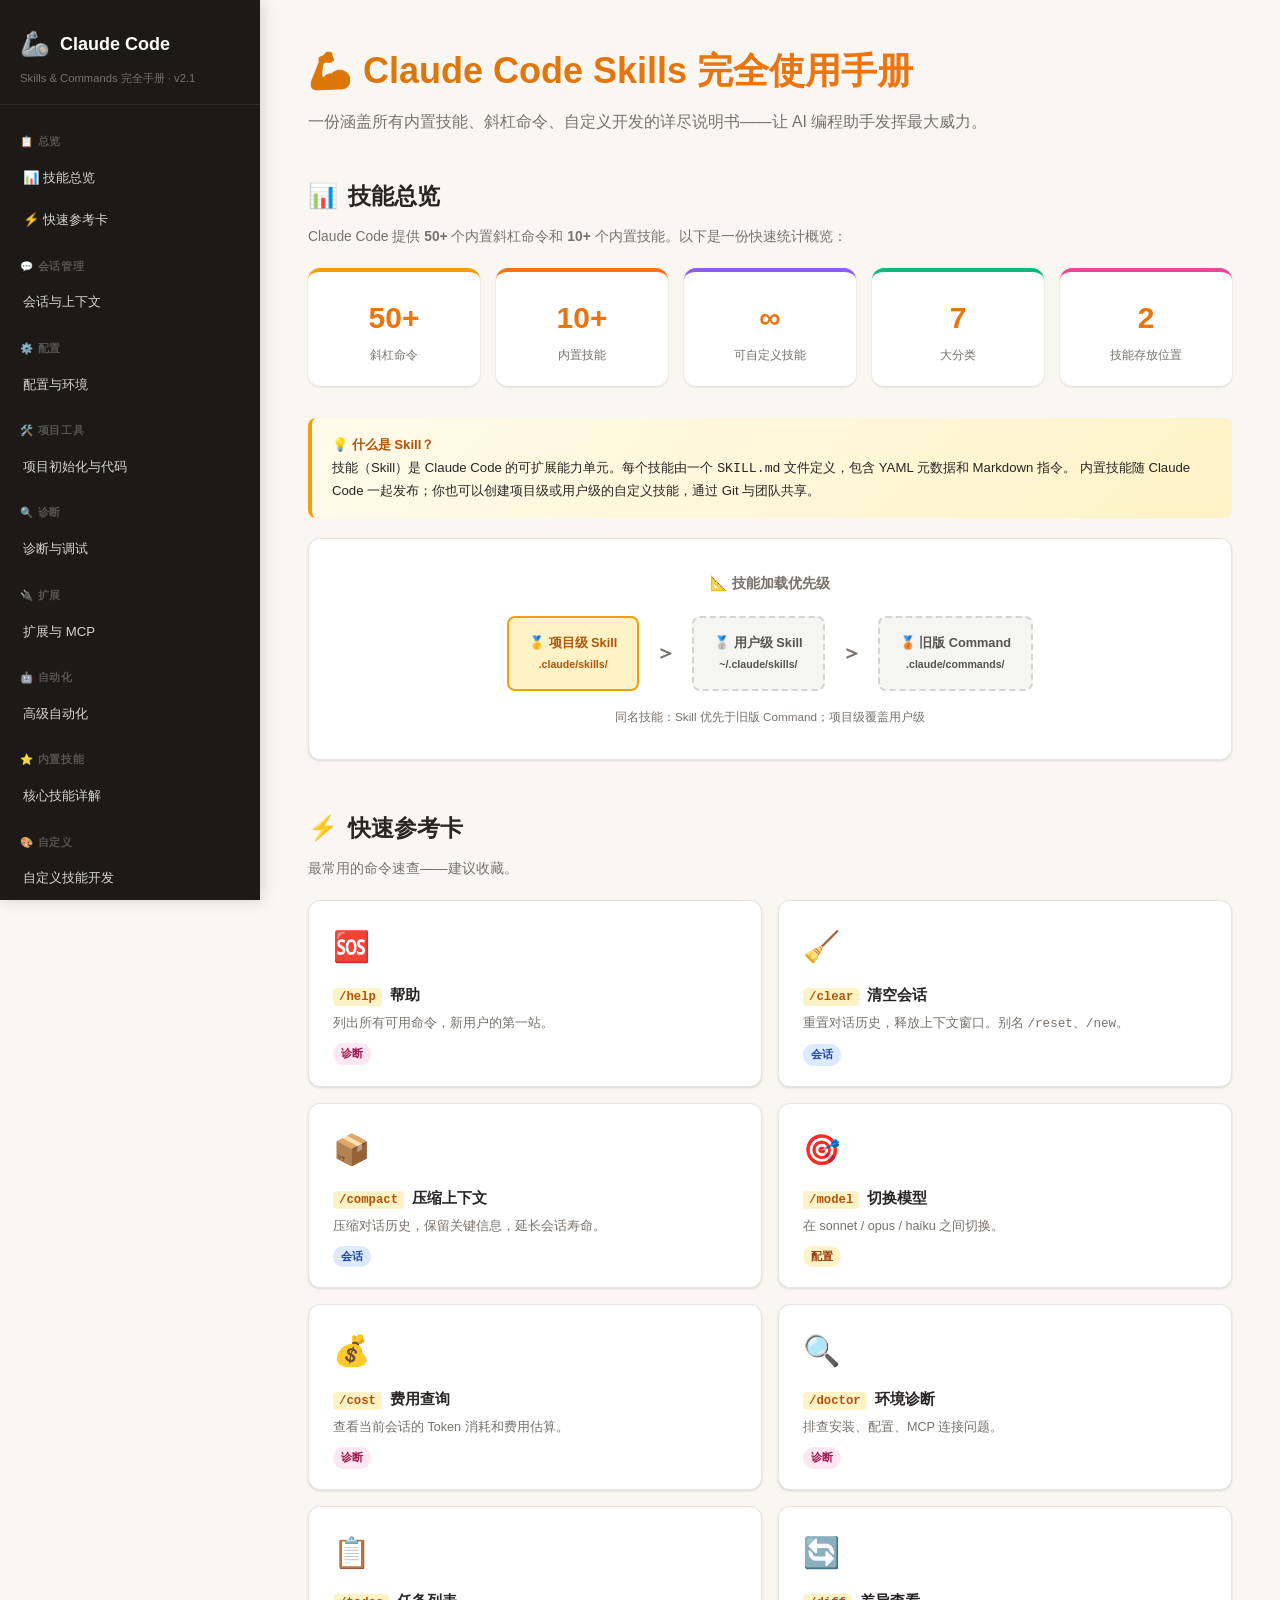
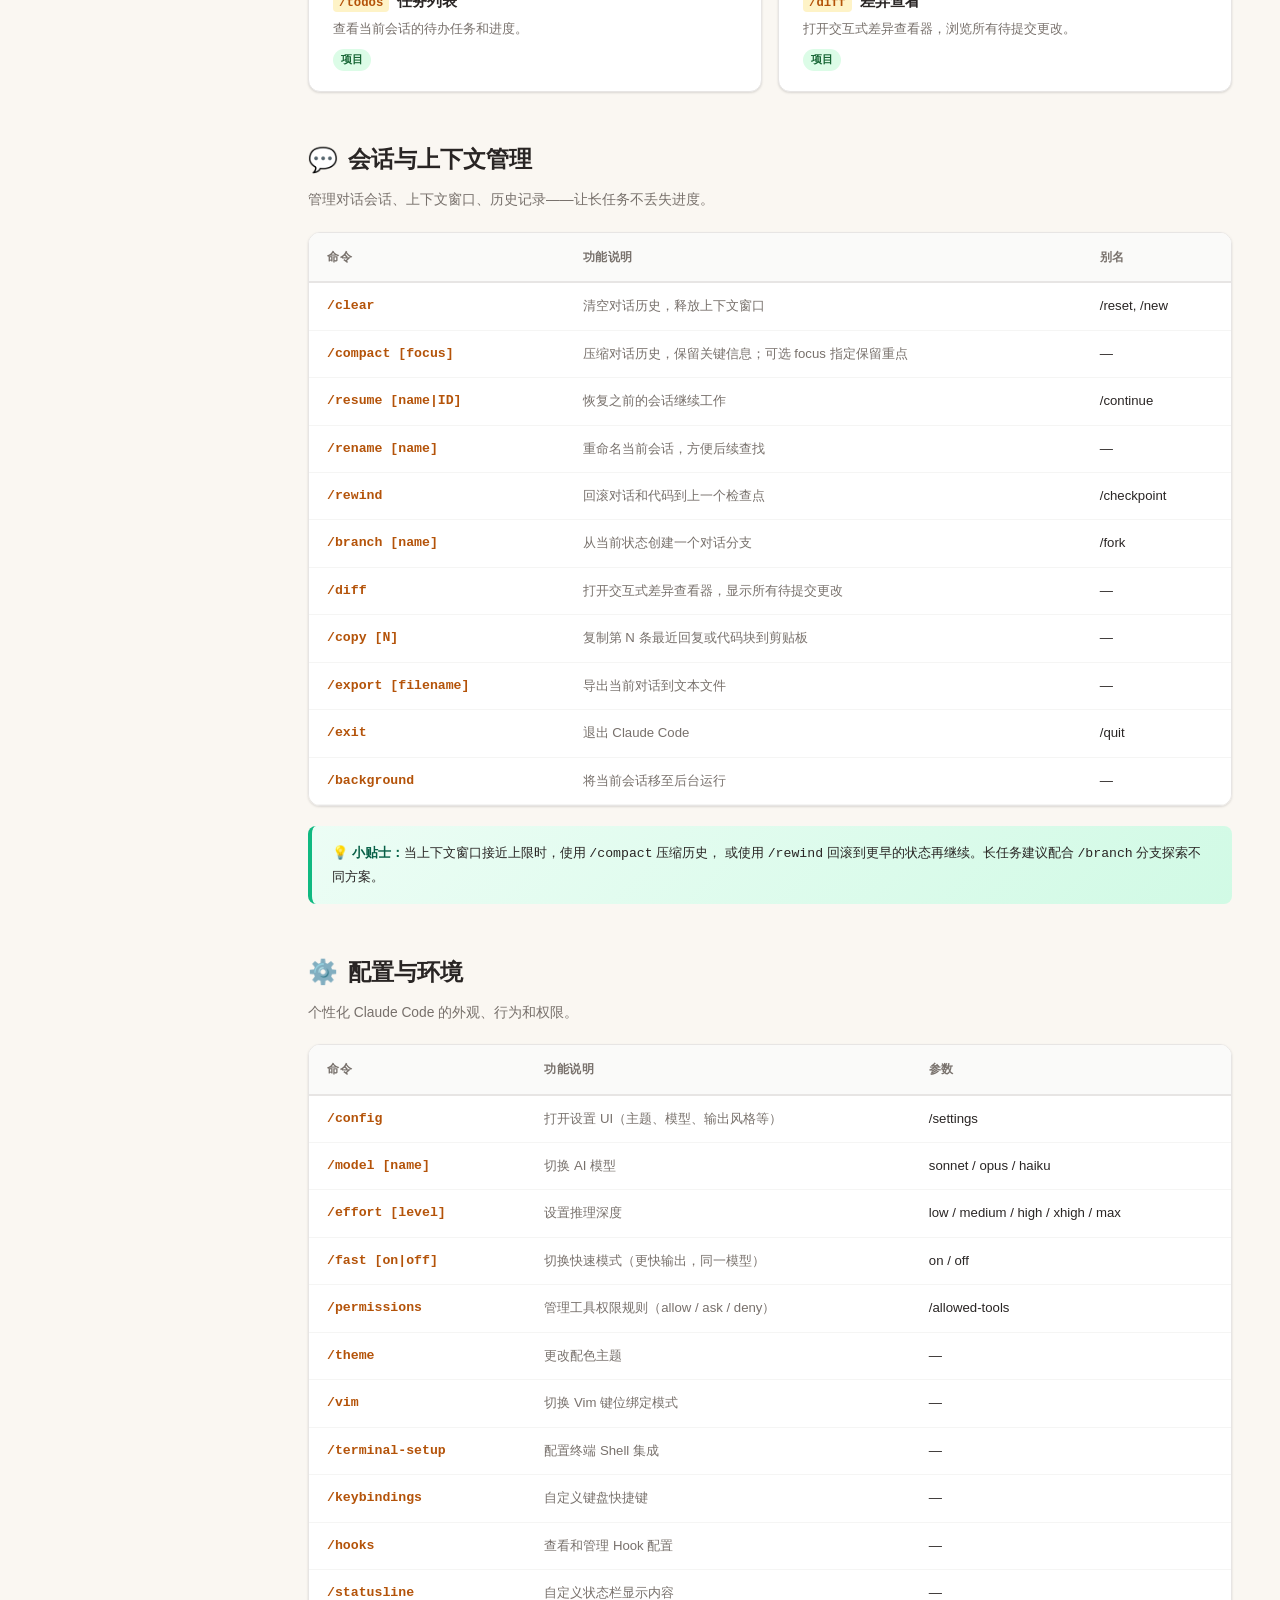
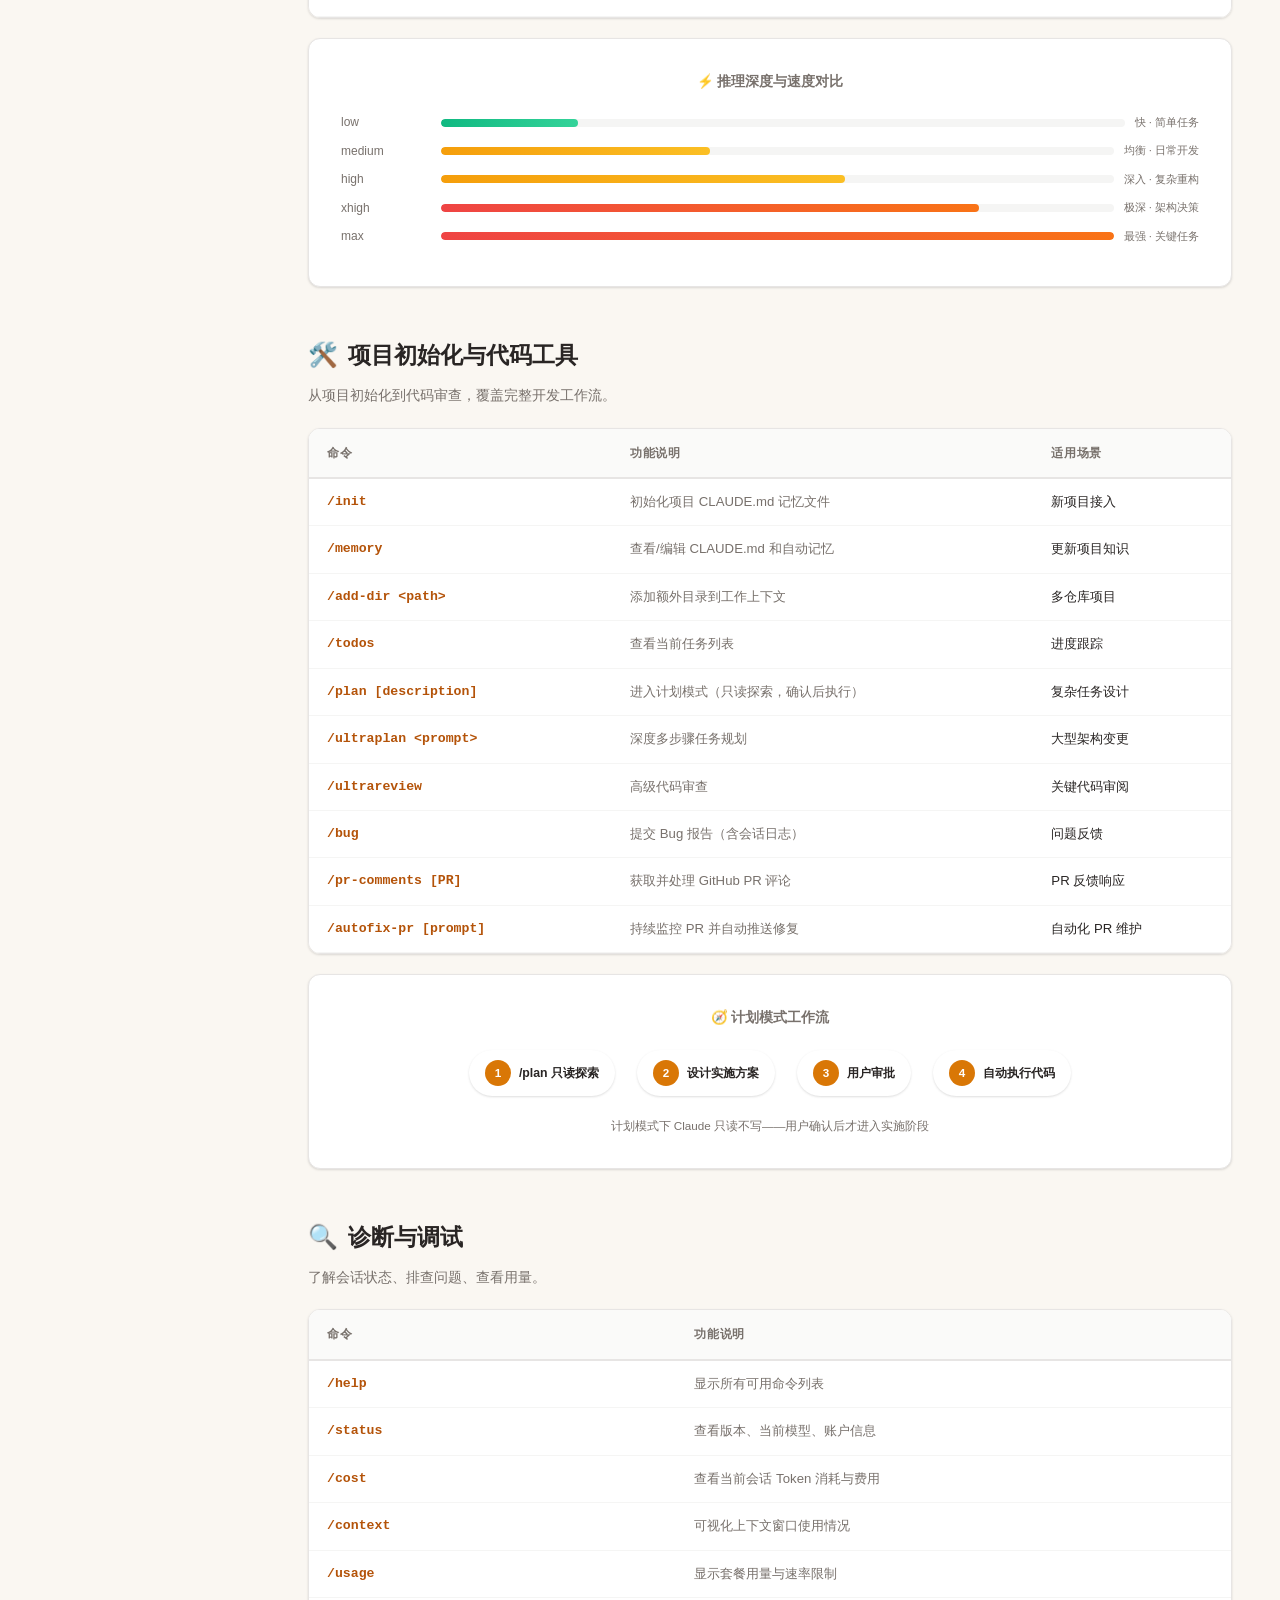
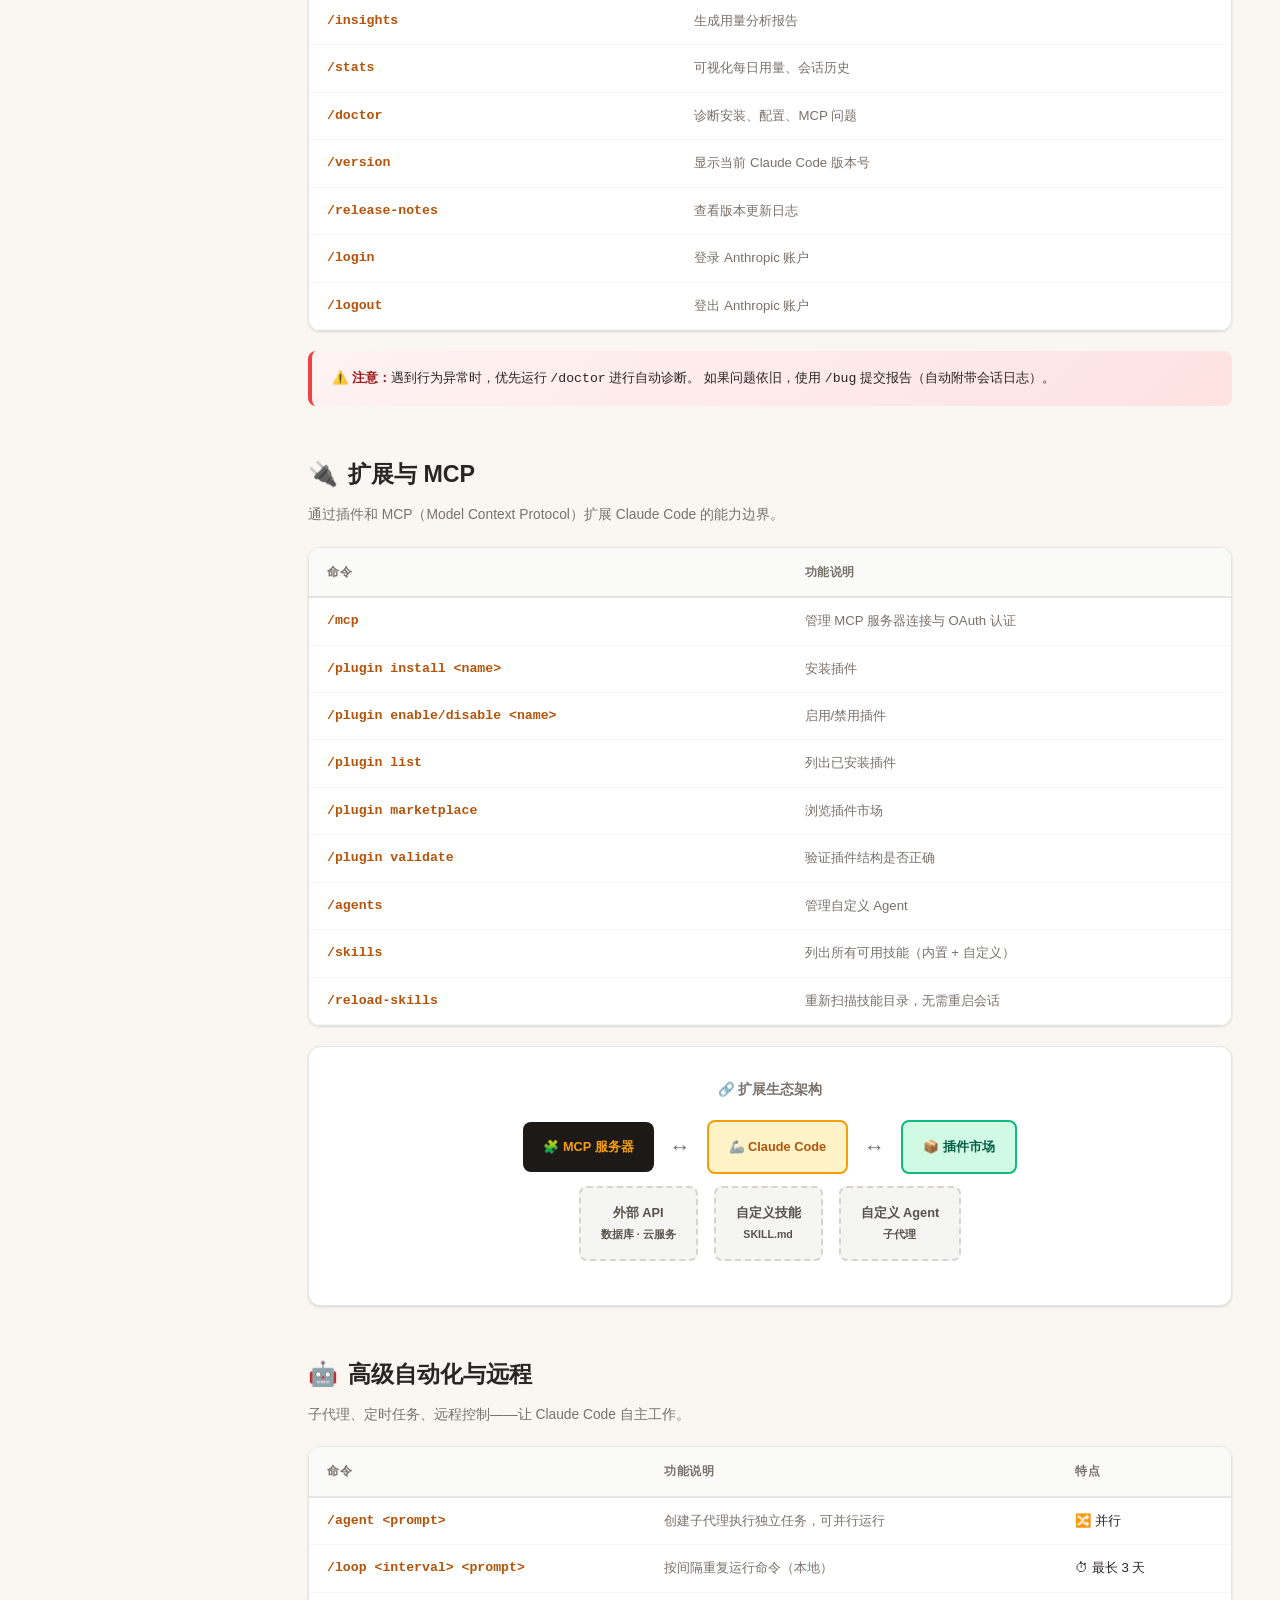
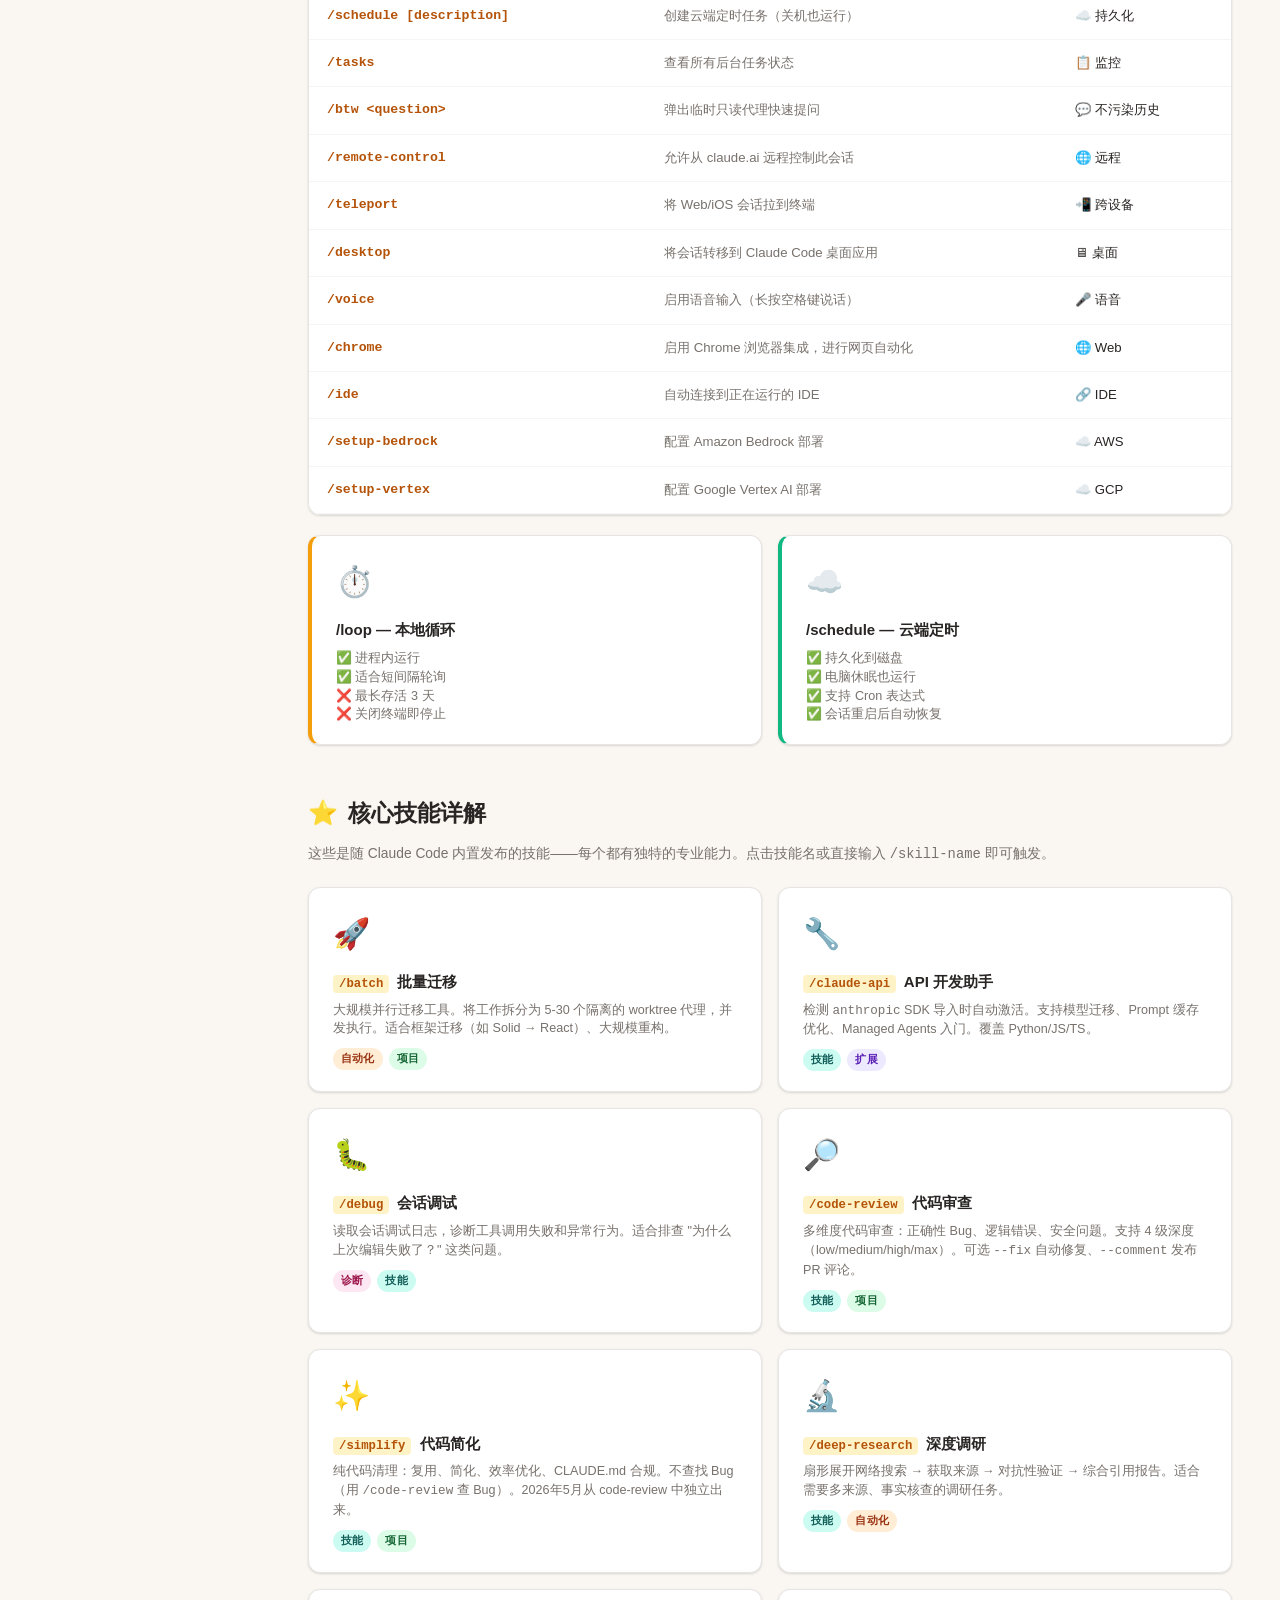
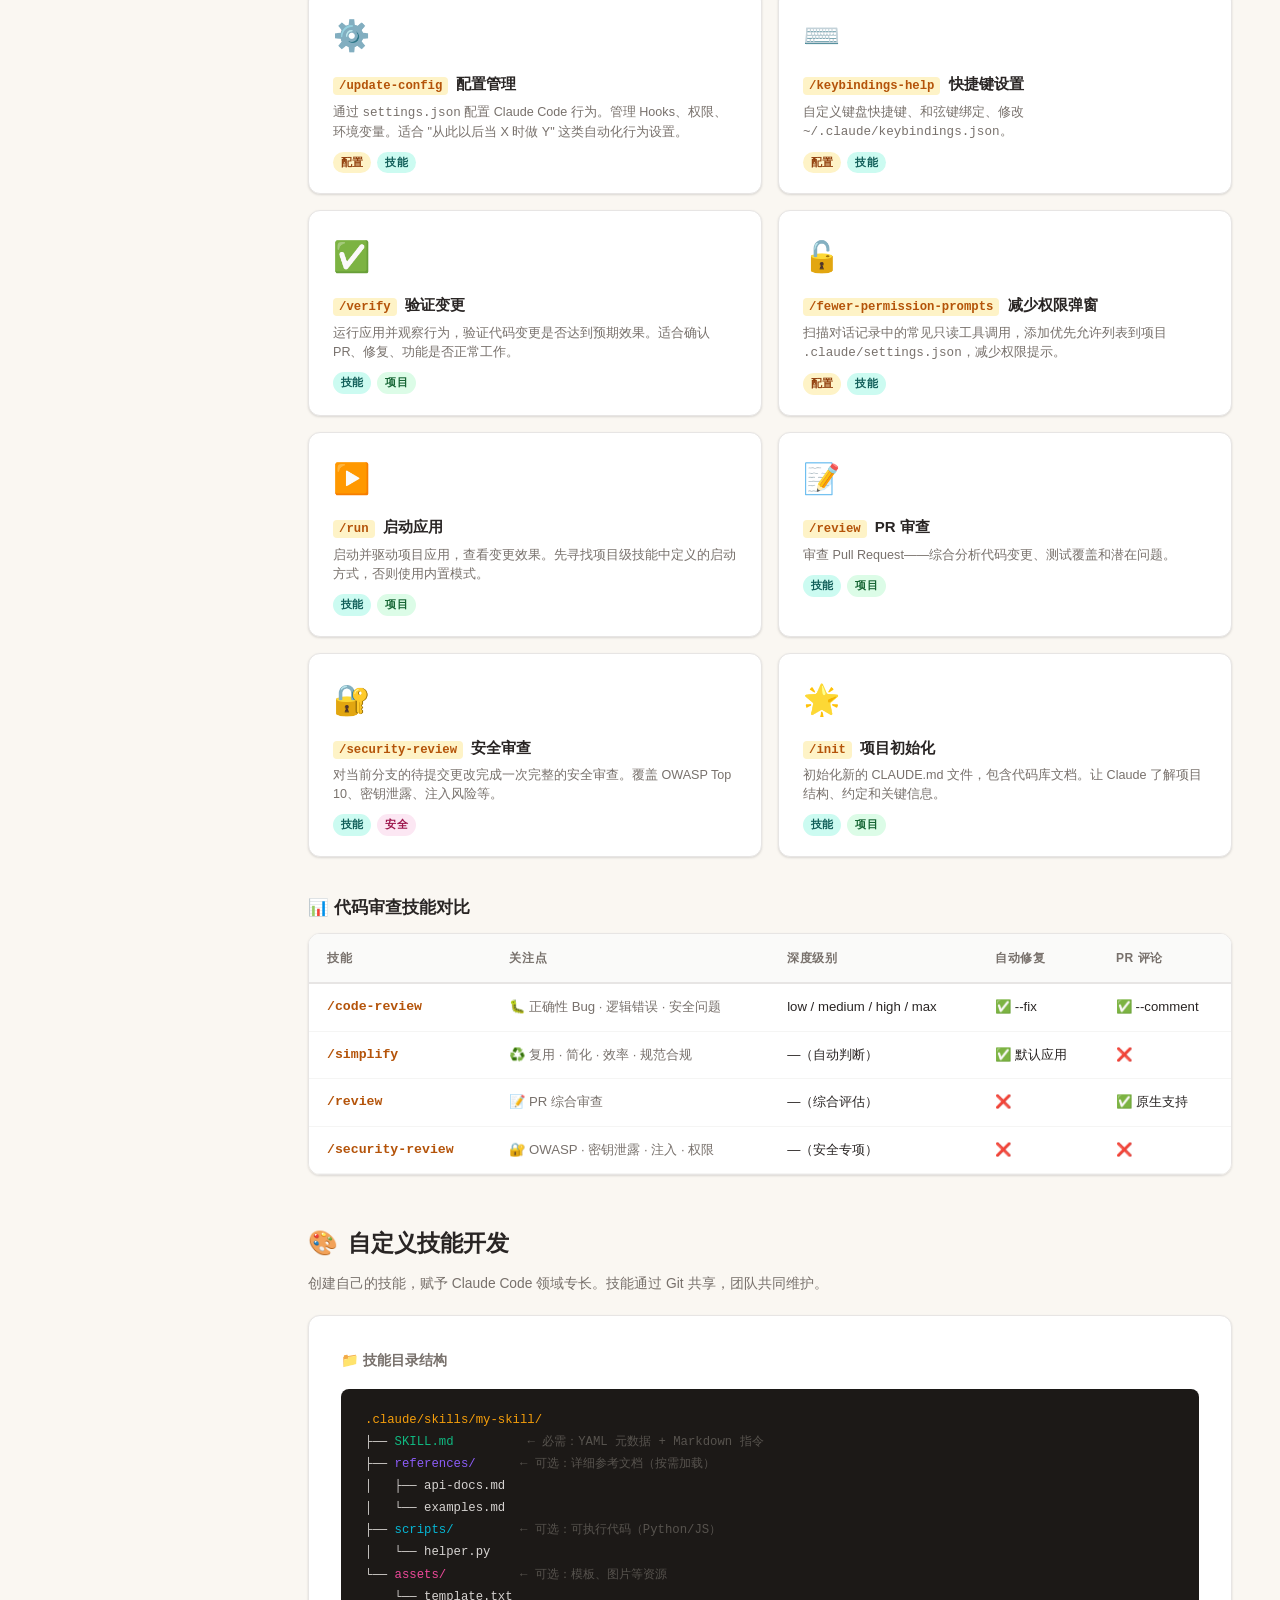
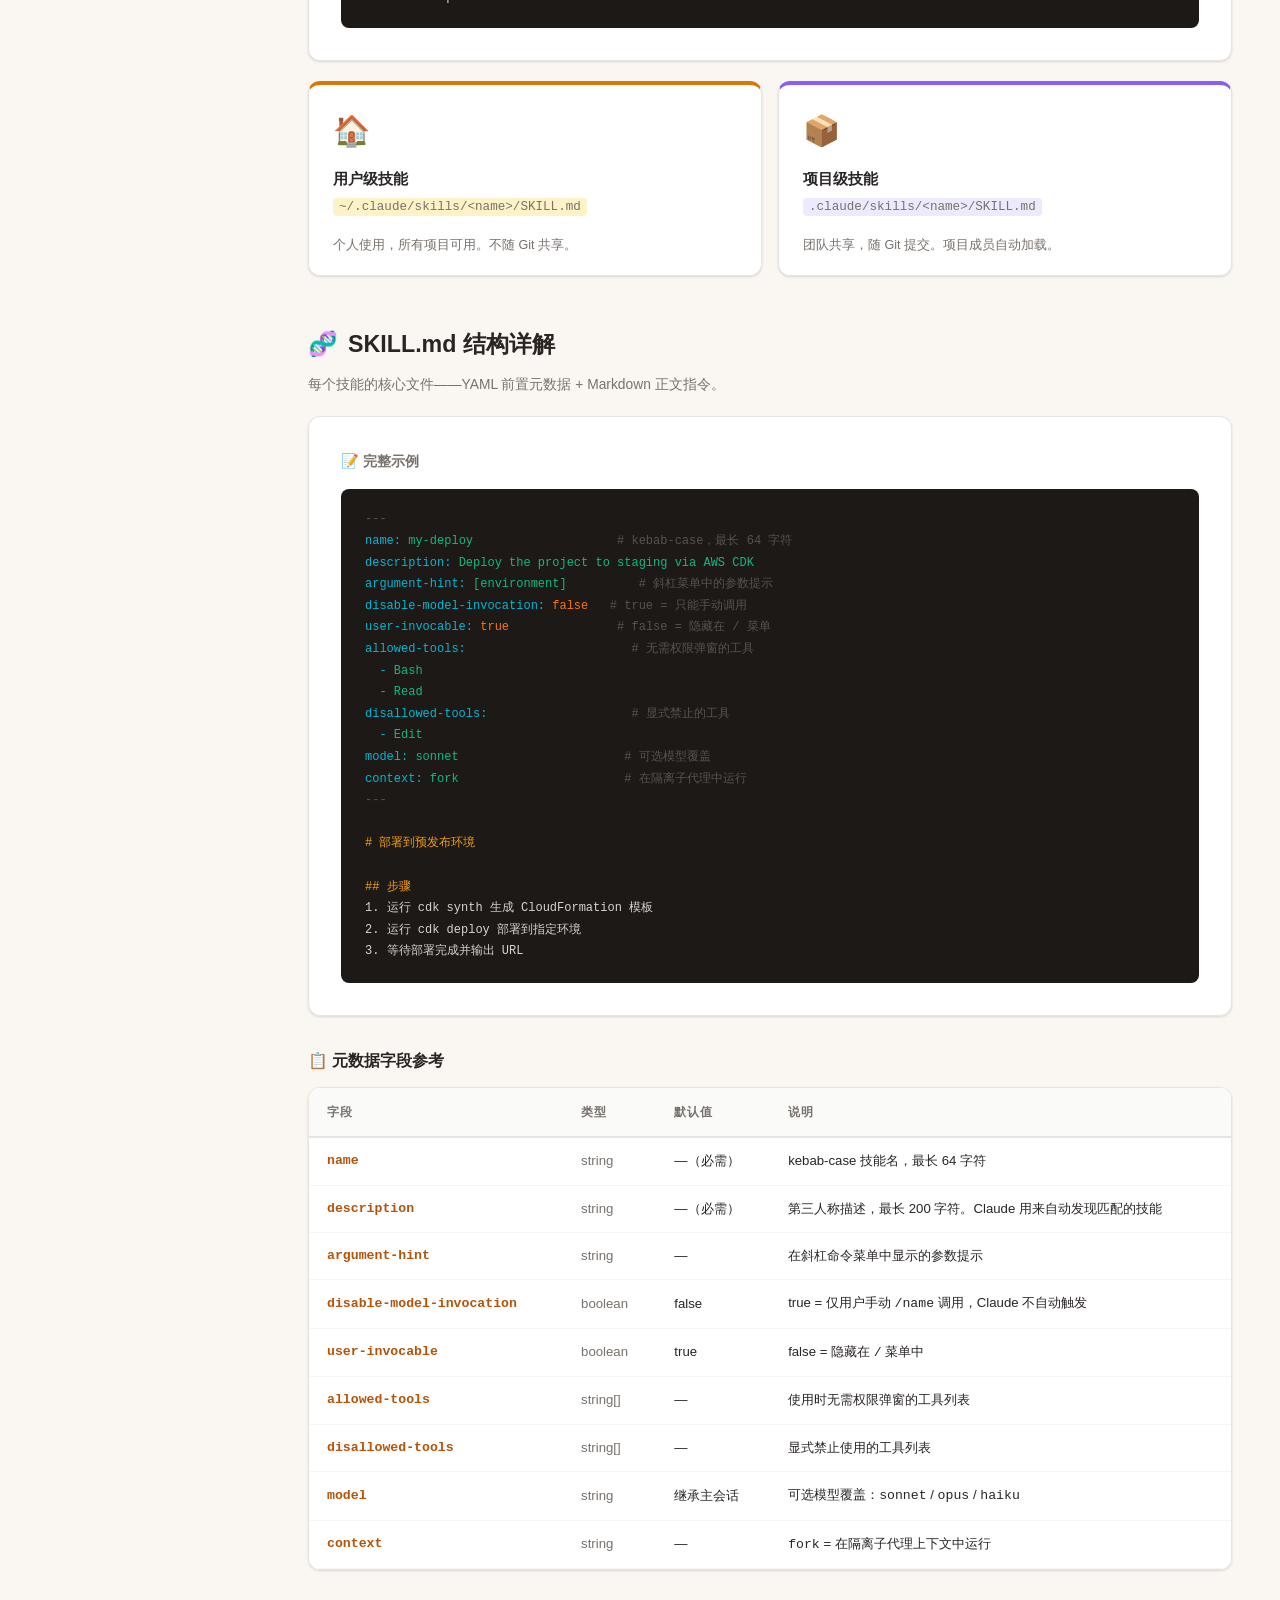
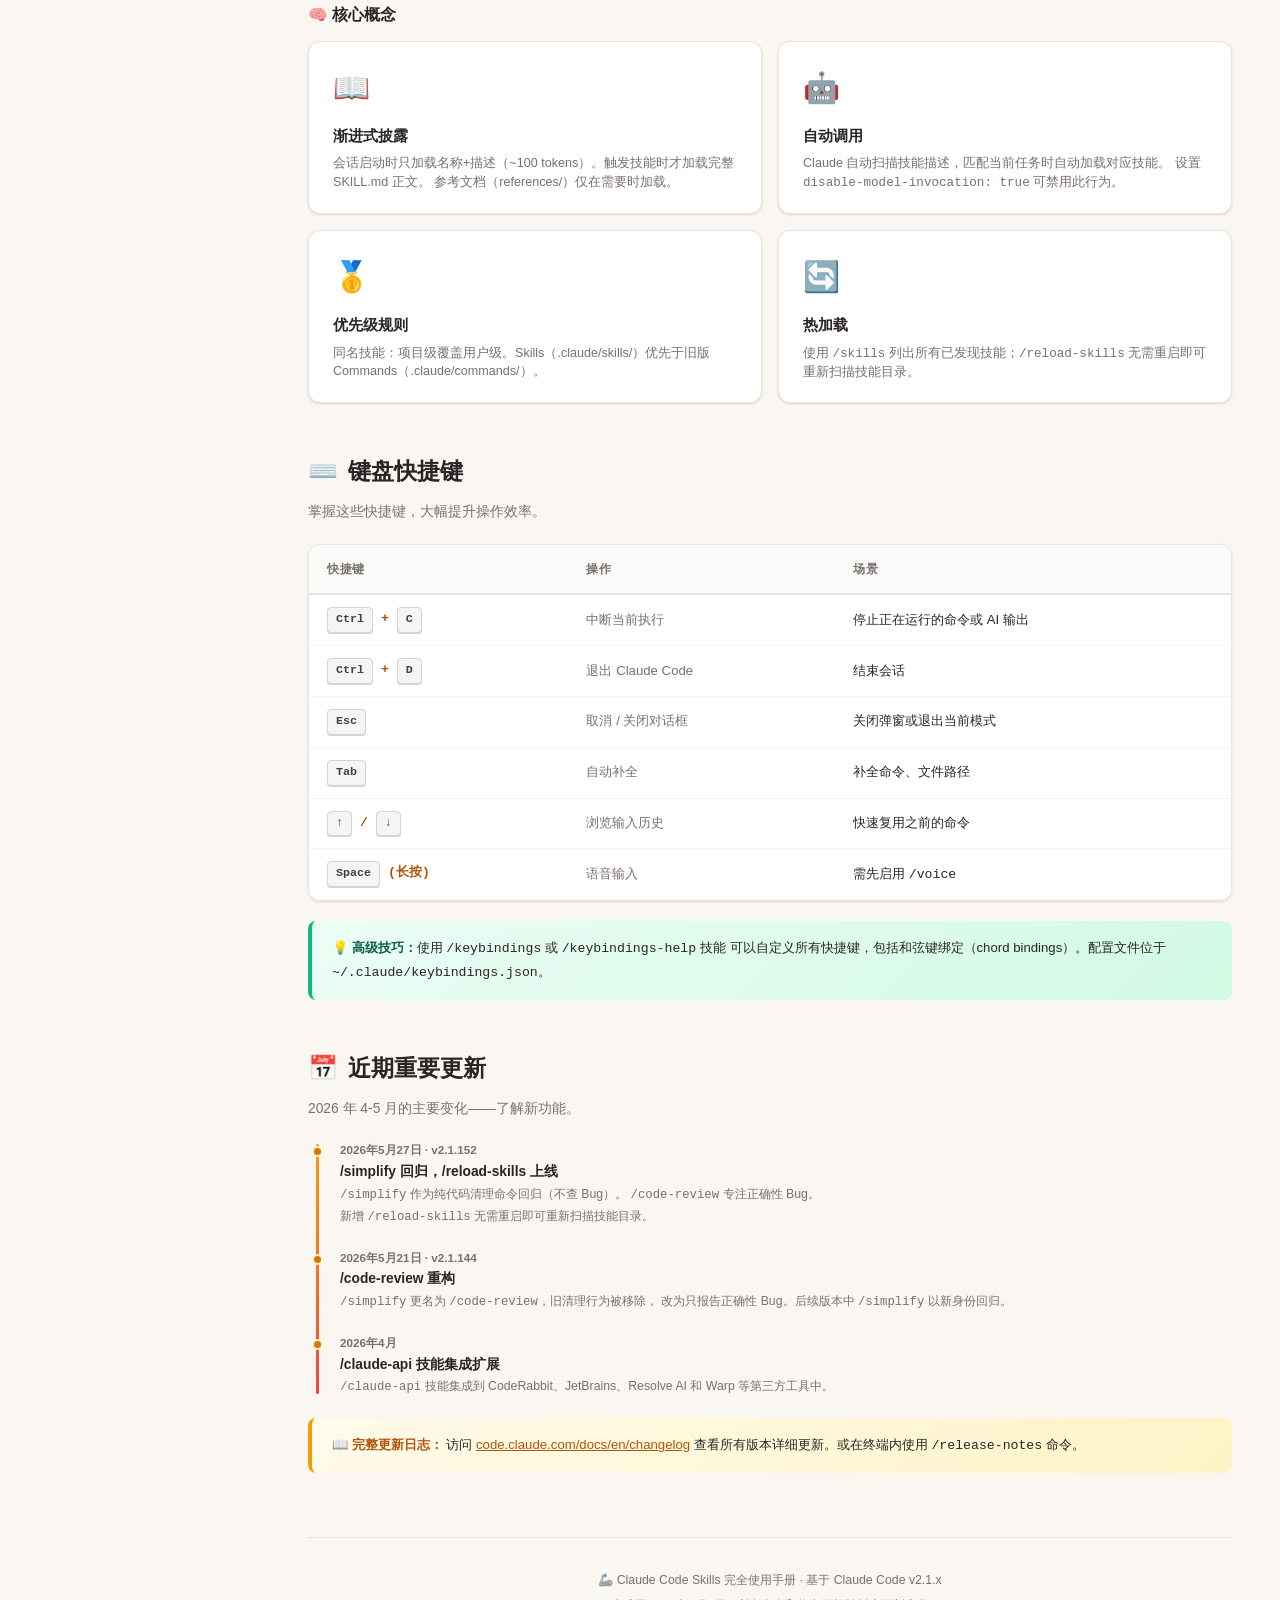
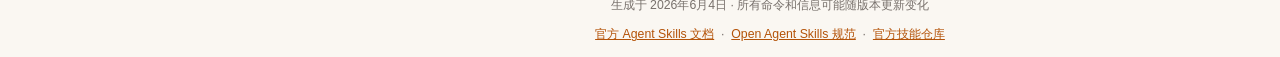
==== Claude_Code_Skills_Manual.html @ b5b5af1a "🎉 初始提交：Claude Code 使用说明书 v1.0 - 门户首页 (index.html) - 5分钟快速入门指南 - 技能命令速查手册 (搜索+筛选增强) - 工作流实战指南 (3个完整工作" ====
<!DOCTYPE html>
<html lang="zh-CN">
<head>
<meta charset="UTF-8">
<meta name="viewport" content="width=device-width, initial-scale=1.0">
<title>Claude Code Skills 完全使用手册</title>
<style>
  /* ========== CSS Variables ========== */
  :root {
    --primary: #d97706;
    --primary-dark: #b45309;
    --primary-light: #fde68a;
    --bg: #faf7f2;
    --card-bg: #ffffff;
    --text: #292524;
    --text-muted: #78716c;
    --border: #e7e5e4;
    --sidebar-bg: #1c1917;
    --sidebar-text: #d6d3d1;
    --sidebar-active: #d97706;
    --accent-1: #f59e0b;
    --accent-2: #f97316;
    --accent-3: #ef4444;
    --accent-4: #8b5cf6;
    --accent-5: #06b6d4;
    --accent-6: #10b981;
    --accent-7: #ec4899;
    --shadow: 0 1px 3px rgba(0,0,0,.08), 0 1px 2px rgba(0,0,0,.06);
    --shadow-lg: 0 10px 25px rgba(0,0,0,.1), 0 4px 10px rgba(0,0,0,.05);
    --radius: 12px;
    --radius-sm: 8px;
  }

  /* ========== Reset & Base ========== */
  *, *::before, *::after { box-sizing: border-box; margin: 0; padding: 0; }
  html { scroll-behavior: smooth; font-size: 15px; }
  body {
    font-family: -apple-system, BlinkMacSystemFont, "Segoe UI", Roboto, "Noto Sans SC", "PingFang SC", "Microsoft YaHei", sans-serif;
    background: var(--bg);
    color: var(--text);
    line-height: 1.7;
    display: flex;
    min-height: 100vh;
  }

  /* ========== Sidebar ========== */
  .sidebar {
    width: 260px;
    min-width: 260px;
    background: var(--sidebar-bg);
    color: var(--sidebar-text);
    position: fixed;
    top: 0; left: 0; bottom: 0;
    overflow-y: auto;
    z-index: 100;
    display: flex;
    flex-direction: column;
    box-shadow: 2px 0 15px rgba(0,0,0,.15);
  }
  .sidebar-header {
    padding: 24px 20px 16px;
    border-bottom: 1px solid rgba(255,255,255,.08);
  }
  .sidebar-header .logo {
    display: flex; align-items: center; gap: 10px;
    font-size: 1.2rem; font-weight: 700; color: #fff;
  }
  .sidebar-header .logo .icon { font-size: 1.6rem; }
  .sidebar-header .version {
    font-size: .75rem; color: #78716c; margin-top: 4px;
  }
  .sidebar-nav { flex: 1; padding: 12px 0; }
  .sidebar-nav a {
    display: flex; align-items: center; gap: 10px;
    padding: 10px 20px; color: var(--sidebar-text);
    text-decoration: none; font-size: .88rem;
    border-left: 3px solid transparent;
    transition: all .15s;
  }
  .sidebar-nav a:hover {
    background: rgba(255,255,255,.05);
    color: #fff;
  }
  .sidebar-nav a.active {
    background: rgba(217,119,6,.12);
    color: var(--sidebar-active);
    border-left-color: var(--sidebar-active);
    font-weight: 600;
  }
  .sidebar-nav .nav-section {
    font-size: .7rem; text-transform: uppercase;
    letter-spacing: .08em; color: #57534e;
    padding: 16px 20px 6px;
    font-weight: 700;
  }
  .sidebar-footer {
    padding: 16px 20px; border-top: 1px solid rgba(255,255,255,.08);
    font-size: .75rem; color: #57534e;
  }

  /* ========== Main Content ========== */
  .main {
    margin-left: 260px;
    flex: 1;
    padding: 40px 48px;
    max-width: 1100px;
  }
  .main h1 {
    font-size: 2.4rem; font-weight: 800;
    background: linear-gradient(135deg, #d97706, #f97316);
    -webkit-background-clip: text; -webkit-text-fill-color: transparent;
    margin-bottom: 8px;
  }
  .main .subtitle {
    color: var(--text-muted); font-size: 1.05rem; margin-bottom: 40px;
  }

  /* ========== Section ========== */
  section {
    margin-bottom: 48px;
  }
  section h2 {
    font-size: 1.55rem; font-weight: 700;
    display: flex; align-items: center; gap: 10px;
    margin-bottom: 8px;
  }
  section h2 .emoji {
    font-size: 1.6rem;
  }
  section .section-desc {
    color: var(--text-muted); margin-bottom: 20px; font-size: .92rem;
  }

  /* ========== Stats Row ========== */
  .stats-row {
    display: grid;
    grid-template-columns: repeat(auto-fit, minmax(140px, 1fr));
    gap: 16px; margin-bottom: 32px;
  }
  .stat-card {
    background: var(--card-bg);
    border-radius: var(--radius);
    padding: 20px 24px;
    box-shadow: var(--shadow);
    text-align: center;
    border-top: 4px solid var(--primary);
  }
  .stat-card .stat-num {
    font-size: 2rem; font-weight: 800;
    background: linear-gradient(135deg, #d97706, #f97316);
    -webkit-background-clip: text; -webkit-text-fill-color: transparent;
  }
  .stat-card .stat-label { font-size: .82rem; color: var(--text-muted); margin-top: 2px; }

  /* ========== Cards ========== */
  .cards {
    display: grid;
    grid-template-columns: repeat(auto-fill, minmax(300px, 1fr));
    gap: 16px;
  }
  .card {
    background: var(--card-bg);
    border-radius: var(--radius);
    padding: 20px 24px;
    box-shadow: var(--shadow);
    border: 1px solid var(--border);
    transition: all .2s;
    position: relative;
    overflow: hidden;
  }
  .card:hover {
    box-shadow: var(--shadow-lg);
    transform: translateY(-2px);
  }
  .card .card-icon {
    font-size: 2rem; margin-bottom: 10px;
  }
  .card .card-name {
    font-weight: 700; font-size: 1rem; margin-bottom: 6px;
  }
  .card .card-name .slash {
    background: #fef3c7; color: #b45309;
    padding: 2px 6px; border-radius: 4px;
    font-family: "SF Mono", "Fira Code", monospace;
    font-size: .82rem; margin-right: 4px;
  }
  .card .card-desc {
    font-size: .84rem; color: var(--text-muted); line-height: 1.5;
  }
  .card .card-tags {
    margin-top: 10px; display: flex; gap: 6px; flex-wrap: wrap;
  }
  .tag {
    font-size: .7rem; padding: 2px 8px; border-radius: 12px;
    font-weight: 600; letter-spacing: .02em;
  }
  .tag-session { background: #dbeafe; color: #1e40af; }
  .tag-config  { background: #fef3c7; color: #92400e; }
  .tag-project { background: #dcfce7; color: #166534; }
  .tag-debug   { background: #fce7f3; color: #9d174d; }
  .tag-ext     { background: #ede9fe; color: #5b21b6; }
  .tag-auto    { background: #ffedd5; color: #9a3412; }
  .tag-skill   { background: #ccfbf1; color: #115e59; }

  /* ========== Command Table ========== */
  .cmd-table-wrap {
    overflow-x: auto;
    border-radius: var(--radius);
    box-shadow: var(--shadow);
    border: 1px solid var(--border);
  }
  table {
    width: 100%; border-collapse: collapse;
    background: var(--card-bg);
  }
  thead th {
    background: #fafaf9; padding: 14px 18px;
    text-align: left; font-size: .8rem;
    text-transform: uppercase; letter-spacing: .05em;
    color: var(--text-muted); font-weight: 700;
    border-bottom: 2px solid var(--border);
  }
  tbody td {
    padding: 12px 18px; font-size: .88rem;
    border-bottom: 1px solid #f5f5f4;
  }
  tbody tr:hover { background: #fafaf9; }
  tbody td:first-child {
    font-family: "SF Mono", "Fira Code", monospace;
    font-weight: 700; color: #b45309;
    white-space: nowrap;
  }
  tbody td:nth-child(2) { color: var(--text-muted); }

  /* ========== Info Box ========== */
  .info-box {
    background: linear-gradient(135deg, #fffbeb, #fef3c7);
    border-left: 4px solid #f59e0b;
    border-radius: var(--radius-sm);
    padding: 16px 20px; margin: 20px 0;
    font-size: .88rem;
  }
  .info-box strong { color: #b45309; }
  .info-box.tip {
    background: linear-gradient(135deg, #ecfdf5, #d1fae5);
    border-left-color: #10b981;
  }
  .info-box.tip strong { color: #065f46; }
  .info-box.warn {
    background: linear-gradient(135deg, #fef2f2, #fee2e2);
    border-left-color: #ef4444;
  }
  .info-box.warn strong { color: #991b1b; }

  /* ========== Skill Architecture Diagram ========== */
  .arch-diagram {
    background: var(--card-bg);
    border-radius: var(--radius);
    padding: 32px;
    box-shadow: var(--shadow);
    border: 1px solid var(--border);
    margin: 20px 0;
  }
  .arch-row {
    display: flex; align-items: center; justify-content: center;
    gap: 16px; flex-wrap: wrap; margin-bottom: 12px;
  }
  .arch-box {
    padding: 14px 20px; border-radius: var(--radius-sm);
    font-weight: 700; font-size: .85rem; text-align: center;
    min-width: 100px;
  }
  .arch-box.dark { background: #1c1917; color: #f59e0b; }
  .arch-box.primary { background: #fef3c7; color: #b45309; border: 2px solid #f59e0b; }
  .arch-box.secondary { background: #f5f5f4; color: #57534e; border: 2px dashed #d6d3d1; }
  .arch-box.green { background: #d1fae5; color: #065f46; border: 2px solid #10b981; }
  .arch-arrow {
    font-size: 1.4rem; color: var(--text-muted); font-weight: 700;
  }

  /* ========== Progress Bars for Priority ========== */
  .priority-bar {
    display: flex; align-items: center; gap: 10px; margin: 8px 0;
  }
  .priority-bar .bar-label { font-size: .8rem; min-width: 90px; color: var(--text-muted); }
  .priority-bar .bar-track {
    flex: 1; height: 8px; background: #f5f5f4; border-radius: 4px; overflow: hidden;
  }
  .priority-bar .bar-fill { height: 100%; border-radius: 4px; }
  .bar-fill.high { background: linear-gradient(90deg, #ef4444, #f97316); }
  .bar-fill.med  { background: linear-gradient(90deg, #f59e0b, #fbbf24); }
  .bar-fill.low  { background: linear-gradient(90deg, #10b981, #34d399); }

  /* ========== Workflow Diagram ========== */
  .flow-steps {
    display: flex; align-items: center; justify-content: center;
    gap: 0; flex-wrap: wrap; margin: 20px 0;
  }
  .flow-step {
    display: flex; align-items: center; gap: 8px;
    background: var(--card-bg); padding: 10px 16px;
    border-radius: 24px; box-shadow: var(--shadow);
    font-size: .82rem; font-weight: 600;
  }
  .flow-step .step-num {
    width: 26px; height: 26px; border-radius: 50%;
    background: #d97706; color: #fff;
    display: flex; align-items: center; justify-content: center;
    font-size: .78rem; font-weight: 800;
  }
  .flow-connector {
    width: 30px; height: 2px; background: #d6d3d1;
    margin: 0 -4px; z-index: -1;
  }

  /* ========== Keyboard KBD ========== */
  kbd {
    display: inline-block;
    padding: 2px 8px; font-size: .78rem;
    font-family: "SF Mono", "Fira Code", monospace;
    background: #f5f5f4; border: 1px solid #d6d3d1;
    border-radius: 4px; box-shadow: 0 1px 0 #d6d3d1;
    color: #44403c;
  }

  /* ========== Timeline ========== */
  .timeline { position: relative; padding-left: 32px; margin: 16px 0; }
  .timeline::before {
    content: ''; position: absolute; left: 8px; top: 4px; bottom: 4px;
    width: 3px; background: linear-gradient(to bottom, #f59e0b, #f97316, #ef4444);
    border-radius: 2px;
  }
  .timeline-item { margin-bottom: 20px; position: relative; }
  .timeline-item::before {
    content: ''; position: absolute; left: -28px; top: 6px;
    width: 11px; height: 11px; border-radius: 50%;
    background: #d97706; border: 2px solid #fef3c7;
  }
  .timeline-item .tl-date { font-size: .78rem; color: var(--text-muted); font-weight: 600; }
  .timeline-item .tl-title { font-weight: 700; font-size: .92rem; }
  .timeline-item .tl-desc { font-size: .82rem; color: var(--text-muted); }

  /* ========== Responsive ========== */
  @media (max-width: 768px) {
    .sidebar { width: 220px; min-width: 220px; }
    .main { margin-left: 220px; padding: 24px; }
    .cards { grid-template-columns: 1fr; }
    .stats-row { grid-template-columns: repeat(2, 1fr); }
  }
  @media (max-width: 600px) {
    .sidebar { display: none; }
    .main { margin-left: 0; }
  }

  /* ========== Print ========== */
  @media print {
    .sidebar { display: none; }
    .main { margin-left: 0; }
    .card { break-inside: avoid; }
  }

  /* Back to top */
  .back-top {
    position: fixed; bottom: 24px; right: 24px;
    width: 42px; height: 42px; border-radius: 50%;
    background: #d97706; color: #fff; border: none;
    font-size: 1.2rem; cursor: pointer;
    box-shadow: var(--shadow-lg);
    display: flex; align-items: center; justify-content: center;
    transition: all .2s; z-index: 200;
  }
  .back-top:hover { background: #b45309; transform: scale(1.1); }
</style>
</head>
<body>

<!-- ==================== SIDEBAR ==================== -->
<aside class="sidebar">
  <div class="sidebar-header">
    <div class="logo">
      <span class="icon">🦾</span> Claude Code
    </div>
    <div class="version">Skills &amp; Commands 完全手册 · v2.1</div>
  </div>
  <nav class="sidebar-nav">
    <div class="nav-section">📋 总览</div>
    <a href="#overview" class="active">📊 技能总览</a>
    <a href="#quick-ref">⚡ 快速参考卡</a>

    <div class="nav-section">💬 会话管理</div>
    <a href="#session">会话与上下文</a>

    <div class="nav-section">⚙️ 配置</div>
    <a href="#config">配置与环境</a>

    <div class="nav-section">🛠️ 项目工具</div>
    <a href="#project">项目初始化与代码</a>

    <div class="nav-section">🔍 诊断</div>
    <a href="#debug">诊断与调试</a>

    <div class="nav-section">🔌 扩展</div>
    <a href="#extensions">扩展与 MCP</a>

    <div class="nav-section">🤖 自动化</div>
    <a href="#automation">高级自动化</a>

    <div class="nav-section">⭐ 内置技能</div>
    <a href="#builtin-skills">核心技能详解</a>

    <div class="nav-section">🎨 自定义</div>
    <a href="#custom-skills">自定义技能开发</a>
    <a href="#skill-anatomy">SKILL.md 结构</a>

    <div class="nav-section">⌨️ 快捷键</div>
    <a href="#shortcuts">键盘快捷键</a>

    <div class="nav-section">📅 更新日志</div>
    <a href="#changelog">最近更新</a>
  </nav>
  <div class="sidebar-footer">
    📖 基于 Claude Code v2.1.x<br>
    更新于 2026年6月
  </div>
</aside>

<!-- ==================== MAIN ==================== -->
<main class="main">

  <!-- Title -->
  <h1>🦾 Claude Code Skills 完全使用手册</h1>
  <p class="subtitle">一份涵盖所有内置技能、斜杠命令、自定义开发的详尽说明书——让 AI 编程助手发挥最大威力。</p>

  <!-- ========== OVERVIEW ========== -->
  <section id="overview">
    <h2><span class="emoji">📊</span> 技能总览</h2>
    <p class="section-desc">Claude Code 提供 <strong>50+</strong> 个内置斜杠命令和 <strong>10+</strong> 个内置技能。以下是一份快速统计概览：</p>

    <div class="stats-row">
      <div class="stat-card" style="border-top-color: #f59e0b;">
        <div class="stat-num">50+</div>
        <div class="stat-label">斜杠命令</div>
      </div>
      <div class="stat-card" style="border-top-color: #f97316;">
        <div class="stat-num">10+</div>
        <div class="stat-label">内置技能</div>
      </div>
      <div class="stat-card" style="border-top-color: #8b5cf6;">
        <div class="stat-num">∞</div>
        <div class="stat-label">可自定义技能</div>
      </div>
      <div class="stat-card" style="border-top-color: #10b981;">
        <div class="stat-num">7</div>
        <div class="stat-label">大分类</div>
      </div>
      <div class="stat-card" style="border-top-color: #ec4899;">
        <div class="stat-num">2</div>
        <div class="stat-label">技能存放位置</div>
      </div>
    </div>

    <div class="info-box">
      <strong>💡 什么是 Skill？</strong><br>
      技能（Skill）是 Claude Code 的可扩展能力单元。每个技能由一个 <code>SKILL.md</code> 文件定义，包含 YAML 元数据和 Markdown 指令。
      内置技能随 Claude Code 一起发布；你也可以创建项目级或用户级的自定义技能，通过 Git 与团队共享。
    </div>

    <!-- Skill priority diagram -->
    <div class="arch-diagram">
      <h3 style="text-align:center;margin-bottom:20px;font-size:.95rem;color:#78716c;">📐 技能加载优先级</h3>
      <div class="arch-row">
        <div class="arch-box primary">🥇 项目级 Skill<br><small>.claude/skills/</small></div>
        <div class="arch-arrow">＞</div>
        <div class="arch-box secondary">🥈 用户级 Skill<br><small>~/.claude/skills/</small></div>
        <div class="arch-arrow">＞</div>
        <div class="arch-box secondary">🥉 旧版 Command<br><small>.claude/commands/</small></div>
      </div>
      <p style="text-align:center;font-size:.78rem;color:var(--text-muted);margin-top:16px;">
        同名技能：Skill 优先于旧版 Command；项目级覆盖用户级
      </p>
    </div>
  </section>

  <!-- ========== QUICK REFERENCE ========== -->
  <section id="quick-ref">
    <h2><span class="emoji">⚡</span> 快速参考卡</h2>
    <p class="section-desc">最常用的命令速查——建议收藏。</p>

    <div class="cards">
      <div class="card">
        <div class="card-icon">🆘</div>
        <div class="card-name"><span class="slash">/help</span> 帮助</div>
        <div class="card-desc">列出所有可用命令，新用户的第一站。</div>
        <div class="card-tags"><span class="tag tag-debug">诊断</span></div>
      </div>
      <div class="card">
        <div class="card-icon">🧹</div>
        <div class="card-name"><span class="slash">/clear</span> 清空会话</div>
        <div class="card-desc">重置对话历史，释放上下文窗口。别名 <code>/reset</code>、<code>/new</code>。</div>
        <div class="card-tags"><span class="tag tag-session">会话</span></div>
      </div>
      <div class="card">
        <div class="card-icon">📦</div>
        <div class="card-name"><span class="slash">/compact</span> 压缩上下文</div>
        <div class="card-desc">压缩对话历史，保留关键信息，延长会话寿命。</div>
        <div class="card-tags"><span class="tag tag-session">会话</span></div>
      </div>
      <div class="card">
        <div class="card-icon">🎯</div>
        <div class="card-name"><span class="slash">/model</span> 切换模型</div>
        <div class="card-desc">在 sonnet / opus / haiku 之间切换。</div>
        <div class="card-tags"><span class="tag tag-config">配置</span></div>
      </div>
      <div class="card">
        <div class="card-icon">💰</div>
        <div class="card-name"><span class="slash">/cost</span> 费用查询</div>
        <div class="card-desc">查看当前会话的 Token 消耗和费用估算。</div>
        <div class="card-tags"><span class="tag tag-debug">诊断</span></div>
      </div>
      <div class="card">
        <div class="card-icon">🔍</div>
        <div class="card-name"><span class="slash">/doctor</span> 环境诊断</div>
        <div class="card-desc">排查安装、配置、MCP 连接问题。</div>
        <div class="card-tags"><span class="tag tag-debug">诊断</span></div>
      </div>
      <div class="card">
        <div class="card-icon">📋</div>
        <div class="card-name"><span class="slash">/todos</span> 任务列表</div>
        <div class="card-desc">查看当前会话的待办任务和进度。</div>
        <div class="card-tags"><span class="tag tag-project">项目</span></div>
      </div>
      <div class="card">
        <div class="card-icon">🔄</div>
        <div class="card-name"><span class="slash">/diff</span> 差异查看</div>
        <div class="card-desc">打开交互式差异查看器，浏览所有待提交更改。</div>
        <div class="card-tags"><span class="tag tag-project">项目</span></div>
      </div>
    </div>
  </section>

  <!-- ========== SESSION MANAGEMENT ========== -->
  <section id="session">
    <h2><span class="emoji">💬</span> 会话与上下文管理</h2>
    <p class="section-desc">管理对话会话、上下文窗口、历史记录——让长任务不丢失进度。</p>

    <div class="cmd-table-wrap">
      <table>
        <thead><tr><th>命令</th><th>功能说明</th><th>别名</th></tr></thead>
        <tbody>
          <tr><td>/clear</td><td>清空对话历史，释放上下文窗口</td><td>/reset, /new</td></tr>
          <tr><td>/compact [focus]</td><td>压缩对话历史，保留关键信息；可选 focus 指定保留重点</td><td>—</td></tr>
          <tr><td>/resume [name|ID]</td><td>恢复之前的会话继续工作</td><td>/continue</td></tr>
          <tr><td>/rename [name]</td><td>重命名当前会话，方便后续查找</td><td>—</td></tr>
          <tr><td>/rewind</td><td>回滚对话和代码到上一个检查点</td><td>/checkpoint</td></tr>
          <tr><td>/branch [name]</td><td>从当前状态创建一个对话分支</td><td>/fork</td></tr>
          <tr><td>/diff</td><td>打开交互式差异查看器，显示所有待提交更改</td><td>—</td></tr>
          <tr><td>/copy [N]</td><td>复制第 N 条最近回复或代码块到剪贴板</td><td>—</td></tr>
          <tr><td>/export [filename]</td><td>导出当前对话到文本文件</td><td>—</td></tr>
          <tr><td>/exit</td><td>退出 Claude Code</td><td>/quit</td></tr>
          <tr><td>/background</td><td>将当前会话移至后台运行</td><td>—</td></tr>
        </tbody>
      </table>
    </div>

    <div class="info-box tip">
      <strong>💡 小贴士：</strong>当上下文窗口接近上限时，使用 <code>/compact</code> 压缩历史，
      或使用 <code>/rewind</code> 回滚到更早的状态再继续。长任务建议配合 <code>/branch</code> 分支探索不同方案。
    </div>
  </section>

  <!-- ========== CONFIGURATION ========== -->
  <section id="config">
    <h2><span class="emoji">⚙️</span> 配置与环境</h2>
    <p class="section-desc">个性化 Claude Code 的外观、行为和权限。</p>

    <div class="cmd-table-wrap">
      <table>
        <thead><tr><th>命令</th><th>功能说明</th><th>参数</th></tr></thead>
        <tbody>
          <tr><td>/config</td><td>打开设置 UI（主题、模型、输出风格等）</td><td>/settings</td></tr>
          <tr><td>/model [name]</td><td>切换 AI 模型</td><td>sonnet / opus / haiku</td></tr>
          <tr><td>/effort [level]</td><td>设置推理深度</td><td>low / medium / high / xhigh / max</td></tr>
          <tr><td>/fast [on|off]</td><td>切换快速模式（更快输出，同一模型）</td><td>on / off</td></tr>
          <tr><td>/permissions</td><td>管理工具权限规则（allow / ask / deny）</td><td>/allowed-tools</td></tr>
          <tr><td>/theme</td><td>更改配色主题</td><td>—</td></tr>
          <tr><td>/vim</td><td>切换 Vim 键位绑定模式</td><td>—</td></tr>
          <tr><td>/terminal-setup</td><td>配置终端 Shell 集成</td><td>—</td></tr>
          <tr><td>/keybindings</td><td>自定义键盘快捷键</td><td>—</td></tr>
          <tr><td>/hooks</td><td>查看和管理 Hook 配置</td><td>—</td></tr>
          <tr><td>/statusline</td><td>自定义状态栏显示内容</td><td>—</td></tr>
        </tbody>
      </table>
    </div>

    <div class="arch-diagram" style="margin-top:20px;">
      <h3 style="text-align:center;margin-bottom:18px;font-size:.9rem;color:#78716c;">⚡ 推理深度与速度对比</h3>
      <div class="priority-bar">
        <span class="bar-label">low</span>
        <div class="bar-track"><div class="bar-fill low" style="width:20%"></div></div>
        <span style="font-size:.75rem;color:var(--text-muted);">快 · 简单任务</span>
      </div>
      <div class="priority-bar">
        <span class="bar-label">medium</span>
        <div class="bar-track"><div class="bar-fill med" style="width:40%"></div></div>
        <span style="font-size:.75rem;color:var(--text-muted);">均衡 · 日常开发</span>
      </div>
      <div class="priority-bar">
        <span class="bar-label">high</span>
        <div class="bar-track"><div class="bar-fill med" style="width:60%"></div></div>
        <span style="font-size:.75rem;color:var(--text-muted);">深入 · 复杂重构</span>
      </div>
      <div class="priority-bar">
        <span class="bar-label">xhigh</span>
        <div class="bar-track"><div class="bar-fill high" style="width:80%"></div></div>
        <span style="font-size:.75rem;color:var(--text-muted);">极深 · 架构决策</span>
      </div>
      <div class="priority-bar">
        <span class="bar-label">max</span>
        <div class="bar-track"><div class="bar-fill high" style="width:100%"></div></div>
        <span style="font-size:.75rem;color:var(--text-muted);">最强 · 关键任务</span>
      </div>
    </div>
  </section>

  <!-- ========== PROJECT TOOLS ========== -->
  <section id="project">
    <h2><span class="emoji">🛠️</span> 项目初始化与代码工具</h2>
    <p class="section-desc">从项目初始化到代码审查，覆盖完整开发工作流。</p>

    <div class="cmd-table-wrap">
      <table>
        <thead><tr><th>命令</th><th>功能说明</th><th>适用场景</th></tr></thead>
        <tbody>
          <tr><td>/init</td><td>初始化项目 CLAUDE.md 记忆文件</td><td>新项目接入</td></tr>
          <tr><td>/memory</td><td>查看/编辑 CLAUDE.md 和自动记忆</td><td>更新项目知识</td></tr>
          <tr><td>/add-dir &lt;path&gt;</td><td>添加额外目录到工作上下文</td><td>多仓库项目</td></tr>
          <tr><td>/todos</td><td>查看当前任务列表</td><td>进度跟踪</td></tr>
          <tr><td>/plan [description]</td><td>进入计划模式（只读探索，确认后执行）</td><td>复杂任务设计</td></tr>
          <tr><td>/ultraplan &lt;prompt&gt;</td><td>深度多步骤任务规划</td><td>大型架构变更</td></tr>
          <tr><td>/ultrareview</td><td>高级代码审查</td><td>关键代码审阅</td></tr>
          <tr><td>/bug</td><td>提交 Bug 报告（含会话日志）</td><td>问题反馈</td></tr>
          <tr><td>/pr-comments [PR]</td><td>获取并处理 GitHub PR 评论</td><td>PR 反馈响应</td></tr>
          <tr><td>/autofix-pr [prompt]</td><td>持续监控 PR 并自动推送修复</td><td>自动化 PR 维护</td></tr>
        </tbody>
      </table>
    </div>

    <!-- Plan mode workflow -->
    <div class="arch-diagram" style="margin-top:20px;">
      <h3 style="text-align:center;margin-bottom:18px;font-size:.9rem;color:#78716c;">🧭 计划模式工作流</h3>
      <div class="flow-steps">
        <div class="flow-step"><span class="step-num">1</span> /plan 只读探索</div>
        <div class="flow-connector"></div>
        <div class="flow-step"><span class="step-num">2</span> 设计实施方案</div>
        <div class="flow-connector"></div>
        <div class="flow-step"><span class="step-num">3</span> 用户审批</div>
        <div class="flow-connector"></div>
        <div class="flow-step"><span class="step-num">4</span> 自动执行代码</div>
      </div>
      <p style="text-align:center;font-size:.78rem;color:var(--text-muted);margin-top:14px;">
        计划模式下 Claude 只读不写——用户确认后才进入实施阶段
      </p>
    </div>
  </section>

  <!-- ========== DIAGNOSTICS ========== -->
  <section id="debug">
    <h2><span class="emoji">🔍</span> 诊断与调试</h2>
    <p class="section-desc">了解会话状态、排查问题、查看用量。</p>

    <div class="cmd-table-wrap">
      <table>
        <thead><tr><th>命令</th><th>功能说明</th></tr></thead>
        <tbody>
          <tr><td>/help</td><td>显示所有可用命令列表</td></tr>
          <tr><td>/status</td><td>查看版本、当前模型、账户信息</td></tr>
          <tr><td>/cost</td><td>查看当前会话 Token 消耗与费用</td></tr>
          <tr><td>/context</td><td>可视化上下文窗口使用情况</td></tr>
          <tr><td>/usage</td><td>显示套餐用量与速率限制</td></tr>
          <tr><td>/insights</td><td>生成用量分析报告</td></tr>
          <tr><td>/stats</td><td>可视化每日用量、会话历史</td></tr>
          <tr><td>/doctor</td><td>诊断安装、配置、MCP 问题</td></tr>
          <tr><td>/version</td><td>显示当前 Claude Code 版本号</td></tr>
          <tr><td>/release-notes</td><td>查看版本更新日志</td></tr>
          <tr><td>/login</td><td>登录 Anthropic 账户</td></tr>
          <tr><td>/logout</td><td>登出 Anthropic 账户</td></tr>
        </tbody>
      </table>
    </div>

    <div class="info-box warn">
      <strong>⚠️ 注意：</strong>遇到行为异常时，优先运行 <code>/doctor</code> 进行自动诊断。
      如果问题依旧，使用 <code>/bug</code> 提交报告（自动附带会话日志）。
    </div>
  </section>

  <!-- ========== EXTENSIONS ========== -->
  <section id="extensions">
    <h2><span class="emoji">🔌</span> 扩展与 MCP</h2>
    <p class="section-desc">通过插件和 MCP（Model Context Protocol）扩展 Claude Code 的能力边界。</p>

    <div class="cmd-table-wrap">
      <table>
        <thead><tr><th>命令</th><th>功能说明</th></tr></thead>
        <tbody>
          <tr><td>/mcp</td><td>管理 MCP 服务器连接与 OAuth 认证</td></tr>
          <tr><td>/plugin install &lt;name&gt;</td><td>安装插件</td></tr>
          <tr><td>/plugin enable/disable &lt;name&gt;</td><td>启用/禁用插件</td></tr>
          <tr><td>/plugin list</td><td>列出已安装插件</td></tr>
          <tr><td>/plugin marketplace</td><td>浏览插件市场</td></tr>
          <tr><td>/plugin validate</td><td>验证插件结构是否正确</td></tr>
          <tr><td>/agents</td><td>管理自定义 Agent</td></tr>
          <tr><td>/skills</td><td>列出所有可用技能（内置 + 自定义）</td></tr>
          <tr><td>/reload-skills</td><td>重新扫描技能目录，无需重启会话</td></tr>
        </tbody>
      </table>
    </div>

    <!-- Extension Architecture -->
    <div class="arch-diagram" style="margin-top:20px;">
      <h3 style="text-align:center;margin-bottom:18px;font-size:.9rem;color:#78716c;">🔗 扩展生态架构</h3>
      <div class="arch-row">
        <div class="arch-box dark">🧩 MCP 服务器</div>
        <div class="arch-arrow">↔</div>
        <div class="arch-box primary">🦾 Claude Code</div>
        <div class="arch-arrow">↔</div>
        <div class="arch-box green">📦 插件市场</div>
      </div>
      <div class="arch-row" style="margin-top:12px;">
        <div class="arch-box secondary">外部 API<br><small>数据库 · 云服务</small></div>
        <div class="arch-box secondary">自定义技能<br><small>SKILL.md</small></div>
        <div class="arch-box secondary">自定义 Agent<br><small>子代理</small></div>
      </div>
    </div>
  </section>

  <!-- ========== AUTOMATION ========== -->
  <section id="automation">
    <h2><span class="emoji">🤖</span> 高级自动化与远程</h2>
    <p class="section-desc">子代理、定时任务、远程控制——让 Claude Code 自主工作。</p>

    <div class="cmd-table-wrap">
      <table>
        <thead><tr><th>命令</th><th>功能说明</th><th>特点</th></tr></thead>
        <tbody>
          <tr><td>/agent &lt;prompt&gt;</td><td>创建子代理执行独立任务，可并行运行</td><td>🔀 并行</td></tr>
          <tr><td>/loop &lt;interval&gt; &lt;prompt&gt;</td><td>按间隔重复运行命令（本地）</td><td>⏱ 最长 3 天</td></tr>
          <tr><td>/schedule [description]</td><td>创建云端定时任务（关机也运行）</td><td>☁️ 持久化</td></tr>
          <tr><td>/tasks</td><td>查看所有后台任务状态</td><td>📋 监控</td></tr>
          <tr><td>/btw &lt;question&gt;</td><td>弹出临时只读代理快速提问</td><td>💬 不污染历史</td></tr>
          <tr><td>/remote-control</td><td>允许从 claude.ai 远程控制此会话</td><td>🌐 远程</td></tr>
          <tr><td>/teleport</td><td>将 Web/iOS 会话拉到终端</td><td>📲 跨设备</td></tr>
          <tr><td>/desktop</td><td>将会话转移到 Claude Code 桌面应用</td><td>🖥 桌面</td></tr>
          <tr><td>/voice</td><td>启用语音输入（长按空格键说话）</td><td>🎤 语音</td></tr>
          <tr><td>/chrome</td><td>启用 Chrome 浏览器集成，进行网页自动化</td><td>🌐 Web</td></tr>
          <tr><td>/ide</td><td>自动连接到正在运行的 IDE</td><td>🔗 IDE</td></tr>
          <tr><td>/setup-bedrock</td><td>配置 Amazon Bedrock 部署</td><td>☁️ AWS</td></tr>
          <tr><td>/setup-vertex</td><td>配置 Google Vertex AI 部署</td><td>☁️ GCP</td></tr>
        </tbody>
      </table>
    </div>

    <!-- loop vs schedule comparison -->
    <div style="display:grid;grid-template-columns:1fr 1fr;gap:16px;margin-top:20px;">
      <div class="card" style="border-left:4px solid #f59e0b;">
        <div class="card-icon">⏱️</div>
        <div class="card-name">/loop — 本地循环</div>
        <div class="card-desc">
          ✅ 进程内运行<br>
          ✅ 适合短间隔轮询<br>
          ❌ 最长存活 3 天<br>
          ❌ 关闭终端即停止
        </div>
      </div>
      <div class="card" style="border-left:4px solid #10b981;">
        <div class="card-icon">☁️</div>
        <div class="card-name">/schedule — 云端定时</div>
        <div class="card-desc">
          ✅ 持久化到磁盘<br>
          ✅ 电脑休眠也运行<br>
          ✅ 支持 Cron 表达式<br>
          ✅ 会话重启后自动恢复
        </div>
      </div>
    </div>
  </section>

  <!-- ========== BUILT-IN SKILLS ========== -->
  <section id="builtin-skills">
    <h2><span class="emoji">⭐</span> 核心技能详解</h2>
    <p class="section-desc">这些是随 Claude Code 内置发布的技能——每个都有独特的专业能力。点击技能名或直接输入 <code>/skill-name</code> 即可触发。</p>

    <div class="cards">
      <!-- batch -->
      <div class="card">
        <div class="card-icon">🚀</div>
        <div class="card-name"><span class="slash">/batch</span> 批量迁移</div>
        <div class="card-desc">大规模并行迁移工具。将工作拆分为 5-30 个隔离的 worktree 代理，并发执行。适合框架迁移（如 Solid → React）、大规模重构。</div>
        <div class="card-tags">
          <span class="tag tag-auto">自动化</span>
          <span class="tag tag-project">项目</span>
        </div>
      </div>

      <!-- claude-api -->
      <div class="card">
        <div class="card-icon">🔧</div>
        <div class="card-name"><span class="slash">/claude-api</span> API 开发助手</div>
        <div class="card-desc">检测 <code>anthropic</code> SDK 导入时自动激活。支持模型迁移、Prompt 缓存优化、Managed Agents 入门。覆盖 Python/JS/TS。</div>
        <div class="card-tags">
          <span class="tag tag-skill">技能</span>
          <span class="tag tag-ext">扩展</span>
        </div>
      </div>

      <!-- debug -->
      <div class="card">
        <div class="card-icon">🐛</div>
        <div class="card-name"><span class="slash">/debug</span> 会话调试</div>
        <div class="card-desc">读取会话调试日志，诊断工具调用失败和异常行为。适合排查 "为什么上次编辑失败了？" 这类问题。</div>
        <div class="card-tags">
          <span class="tag tag-debug">诊断</span>
          <span class="tag tag-skill">技能</span>
        </div>
      </div>

      <!-- code-review -->
      <div class="card">
        <div class="card-icon">🔎</div>
        <div class="card-name"><span class="slash">/code-review</span> 代码审查</div>
        <div class="card-desc">多维度代码审查：正确性 Bug、逻辑错误、安全问题。支持 4 级深度（low/medium/high/max）。可选 <code>--fix</code> 自动修复、<code>--comment</code> 发布 PR 评论。</div>
        <div class="card-tags">
          <span class="tag tag-skill">技能</span>
          <span class="tag tag-project">项目</span>
        </div>
      </div>

      <!-- simplify -->
      <div class="card">
        <div class="card-icon">✨</div>
        <div class="card-name"><span class="slash">/simplify</span> 代码简化</div>
        <div class="card-desc">纯代码清理：复用、简化、效率优化、CLAUDE.md 合规。不查找 Bug（用 <code>/code-review</code> 查 Bug）。2026年5月从 code-review 中独立出来。</div>
        <div class="card-tags">
          <span class="tag tag-skill">技能</span>
          <span class="tag tag-project">项目</span>
        </div>
      </div>

      <!-- deep-research -->
      <div class="card">
        <div class="card-icon">🔬</div>
        <div class="card-name"><span class="slash">/deep-research</span> 深度调研</div>
        <div class="card-desc">扇形展开网络搜索 → 获取来源 → 对抗性验证 → 综合引用报告。适合需要多来源、事实核查的调研任务。</div>
        <div class="card-tags">
          <span class="tag tag-skill">技能</span>
          <span class="tag tag-auto">自动化</span>
        </div>
      </div>

      <!-- update-config -->
      <div class="card">
        <div class="card-icon">⚙️</div>
        <div class="card-name"><span class="slash">/update-config</span> 配置管理</div>
        <div class="card-desc">通过 <code>settings.json</code> 配置 Claude Code 行为。管理 Hooks、权限、环境变量。适合 "从此以后当 X 时做 Y" 这类自动化行为设置。</div>
        <div class="card-tags">
          <span class="tag tag-config">配置</span>
          <span class="tag tag-skill">技能</span>
        </div>
      </div>

      <!-- keybindings-help -->
      <div class="card">
        <div class="card-icon">⌨️</div>
        <div class="card-name"><span class="slash">/keybindings-help</span> 快捷键设置</div>
        <div class="card-desc">自定义键盘快捷键、和弦键绑定、修改 <code>~/.claude/keybindings.json</code>。</div>
        <div class="card-tags">
          <span class="tag tag-config">配置</span>
          <span class="tag tag-skill">技能</span>
        </div>
      </div>

      <!-- verify -->
      <div class="card">
        <div class="card-icon">✅</div>
        <div class="card-name"><span class="slash">/verify</span> 验证变更</div>
        <div class="card-desc">运行应用并观察行为，验证代码变更是否达到预期效果。适合确认 PR、修复、功能是否正常工作。</div>
        <div class="card-tags">
          <span class="tag tag-skill">技能</span>
          <span class="tag tag-project">项目</span>
        </div>
      </div>

      <!-- fewer-permission-prompts -->
      <div class="card">
        <div class="card-icon">🔓</div>
        <div class="card-name"><span class="slash">/fewer-permission-prompts</span> 减少权限弹窗</div>
        <div class="card-desc">扫描对话记录中的常见只读工具调用，添加优先允许列表到项目 <code>.claude/settings.json</code>，减少权限提示。</div>
        <div class="card-tags">
          <span class="tag tag-config">配置</span>
          <span class="tag tag-skill">技能</span>
        </div>
      </div>

      <!-- run -->
      <div class="card">
        <div class="card-icon">▶️</div>
        <div class="card-name"><span class="slash">/run</span> 启动应用</div>
        <div class="card-desc">启动并驱动项目应用，查看变更效果。先寻找项目级技能中定义的启动方式，否则使用内置模式。</div>
        <div class="card-tags">
          <span class="tag tag-skill">技能</span>
          <span class="tag tag-project">项目</span>
        </div>
      </div>

      <!-- review -->
      <div class="card">
        <div class="card-icon">📝</div>
        <div class="card-name"><span class="slash">/review</span> PR 审查</div>
        <div class="card-desc">审查 Pull Request——综合分析代码变更、测试覆盖和潜在问题。</div>
        <div class="card-tags">
          <span class="tag tag-skill">技能</span>
          <span class="tag tag-project">项目</span>
        </div>
      </div>

      <!-- security-review -->
      <div class="card">
        <div class="card-icon">🔐</div>
        <div class="card-name"><span class="slash">/security-review</span> 安全审查</div>
        <div class="card-desc">对当前分支的待提交更改完成一次完整的安全审查。覆盖 OWASP Top 10、密钥泄露、注入风险等。</div>
        <div class="card-tags">
          <span class="tag tag-skill">技能</span>
          <span class="tag tag-debug">安全</span>
        </div>
      </div>

      <!-- init -->
      <div class="card">
        <div class="card-icon">🌟</div>
        <div class="card-name"><span class="slash">/init</span> 项目初始化</div>
        <div class="card-desc">初始化新的 CLAUDE.md 文件，包含代码库文档。让 Claude 了解项目结构、约定和关键信息。</div>
        <div class="card-tags">
          <span class="tag tag-skill">技能</span>
          <span class="tag tag-project">项目</span>
        </div>
      </div>
    </div>

    <!-- Skill comparison table -->
    <h3 style="margin-top:36px;margin-bottom:12px;font-size:1.1rem;">📊 代码审查技能对比</h3>
    <div class="cmd-table-wrap">
      <table>
        <thead><tr><th>技能</th><th>关注点</th><th>深度级别</th><th>自动修复</th><th>PR 评论</th></tr></thead>
        <tbody>
          <tr>
            <td>/code-review</td>
            <td>🐛 正确性 Bug · 逻辑错误 · 安全问题</td>
            <td>low / medium / high / max</td>
            <td>✅ --fix</td>
            <td>✅ --comment</td>
          </tr>
          <tr>
            <td>/simplify</td>
            <td>♻️ 复用 · 简化 · 效率 · 规范合规</td>
            <td>—（自动判断）</td>
            <td>✅ 默认应用</td>
            <td>❌</td>
          </tr>
          <tr>
            <td>/review</td>
            <td>📝 PR 综合审查</td>
            <td>—（综合评估）</td>
            <td>❌</td>
            <td>✅ 原生支持</td>
          </tr>
          <tr>
            <td>/security-review</td>
            <td>🔐 OWASP · 密钥泄露 · 注入 · 权限</td>
            <td>—（安全专项）</td>
            <td>❌</td>
            <td>❌</td>
          </tr>
        </tbody>
      </table>
    </div>
  </section>

  <!-- ========== CUSTOM SKILLS ========== -->
  <section id="custom-skills">
    <h2><span class="emoji">🎨</span> 自定义技能开发</h2>
    <p class="section-desc">创建自己的技能，赋予 Claude Code 领域专长。技能通过 Git 共享，团队共同维护。</p>

    <!-- Directory structure -->
    <div class="arch-diagram">
      <h3 style="margin-bottom:16px;font-size:.95rem;color:#78716c;">📁 技能目录结构</h3>
      <pre style="background:#1c1917;color:#d6d3d1;padding:20px 24px;border-radius:8px;font-size:.82rem;line-height:1.8;overflow-x:auto;">
<span style="color:#f59e0b;">.claude/skills/my-skill/</span>
├── <span style="color:#10b981;">SKILL.md</span>          <span style="color:#57534e;">← 必需：YAML 元数据 + Markdown 指令</span>
├── <span style="color:#8b5cf6;">references/</span>      <span style="color:#57534e;">← 可选：详细参考文档（按需加载）</span>
│   ├── api-docs.md
│   └── examples.md
├── <span style="color:#06b6d4;">scripts/</span>         <span style="color:#57534e;">← 可选：可执行代码（Python/JS）</span>
│   └── helper.py
└── <span style="color:#ec4899;">assets/</span>          <span style="color:#57534e;">← 可选：模板、图片等资源</span>
    └── template.txt</pre>
    </div>

    <!-- Paths -->
    <div style="display:grid;grid-template-columns:1fr 1fr;gap:16px;margin-top:16px;">
      <div class="card" style="border-top:4px solid #d97706;">
        <div class="card-icon">🏠</div>
        <div class="card-name">用户级技能</div>
        <div class="card-desc">
          <code style="background:#fef3c7;padding:2px 6px;border-radius:4px;">~/.claude/skills/&lt;name&gt;/SKILL.md</code>
          <br><br>个人使用，所有项目可用。不随 Git 共享。
        </div>
      </div>
      <div class="card" style="border-top:4px solid #8b5cf6;">
        <div class="card-icon">📦</div>
        <div class="card-name">项目级技能</div>
        <div class="card-desc">
          <code style="background:#ede9fe;padding:2px 6px;border-radius:4px;">.claude/skills/&lt;name&gt;/SKILL.md</code>
          <br><br>团队共享，随 Git 提交。项目成员自动加载。
        </div>
      </div>
    </div>
  </section>

  <!-- ========== SKILL.MD ANATOMY ========== -->
  <section id="skill-anatomy">
    <h2><span class="emoji">🧬</span> SKILL.md 结构详解</h2>
    <p class="section-desc">每个技能的核心文件——YAML 前置元数据 + Markdown 正文指令。</p>

    <div class="arch-diagram">
      <h3 style="margin-bottom:16px;font-size:.95rem;color:#78716c;">📝 完整示例</h3>
      <pre style="background:#1c1917;color:#d6d3d1;padding:20px 24px;border-radius:8px;font-size:.8rem;line-height:1.8;overflow-x:auto;">
<span style="color:#57534e;">---</span>
<span style="color:#06b6d4;">name:</span> <span style="color:#10b981;">my-deploy</span>                    <span style="color:#57534e;"># kebab-case，最长 64 字符</span>
<span style="color:#06b6d4;">description:</span> <span style="color:#10b981;">Deploy the project to staging via AWS CDK</span>
<span style="color:#06b6d4;">argument-hint:</span> <span style="color:#10b981;">[environment]</span>          <span style="color:#57534e;"># 斜杠菜单中的参数提示</span>
<span style="color:#06b6d4;">disable-model-invocation:</span> <span style="color:#f97316;">false</span>   <span style="color:#57534e;"># true = 只能手动调用</span>
<span style="color:#06b6d4;">user-invocable:</span> <span style="color:#f97316;">true</span>               <span style="color:#57534e;"># false = 隐藏在 / 菜单</span>
<span style="color:#06b6d4;">allowed-tools:</span>                       <span style="color:#57534e;"># 无需权限弹窗的工具</span>
  <span style="color:#06b6d4;">-</span> <span style="color:#10b981;">Bash</span>
  <span style="color:#06b6d4;">-</span> <span style="color:#10b981;">Read</span>
<span style="color:#06b6d4;">disallowed-tools:</span>                    <span style="color:#57534e;"># 显式禁止的工具</span>
  <span style="color:#06b6d4;">-</span> <span style="color:#10b981;">Edit</span>
<span style="color:#06b6d4;">model:</span> <span style="color:#10b981;">sonnet</span>                       <span style="color:#57534e;"># 可选模型覆盖</span>
<span style="color:#06b6d4;">context:</span> <span style="color:#10b981;">fork</span>                       <span style="color:#57534e;"># 在隔离子代理中运行</span>
<span style="color:#57534e;">---</span>

<span style="color:#f59e0b;"># 部署到预发布环境</span>

<span style="color:#f59e0b;">## 步骤</span>
<span style="color:#d6d3d1;">1. 运行 <code>cdk synth</code> 生成 CloudFormation 模板
2. 运行 <code>cdk deploy</code> 部署到指定环境
3. 等待部署完成并输出 URL</span></pre>
    </div>

    <!-- Field reference table -->
    <h3 style="margin-top:32px;margin-bottom:12px;font-size:1.05rem;">📋 元数据字段参考</h3>
    <div class="cmd-table-wrap">
      <table>
        <thead><tr><th>字段</th><th>类型</th><th>默认值</th><th>说明</th></tr></thead>
        <tbody>
          <tr><td><code>name</code></td><td>string</td><td>—（必需）</td><td>kebab-case 技能名，最长 64 字符</td></tr>
          <tr><td><code>description</code></td><td>string</td><td>—（必需）</td><td>第三人称描述，最长 200 字符。Claude 用来自动发现匹配的技能</td></tr>
          <tr><td><code>argument-hint</code></td><td>string</td><td>—</td><td>在斜杠命令菜单中显示的参数提示</td></tr>
          <tr><td><code>disable-model-invocation</code></td><td>boolean</td><td>false</td><td>true = 仅用户手动 <code>/name</code> 调用，Claude 不自动触发</td></tr>
          <tr><td><code>user-invocable</code></td><td>boolean</td><td>true</td><td>false = 隐藏在 <code>/</code> 菜单中</td></tr>
          <tr><td><code>allowed-tools</code></td><td>string[]</td><td>—</td><td>使用时无需权限弹窗的工具列表</td></tr>
          <tr><td><code>disallowed-tools</code></td><td>string[]</td><td>—</td><td>显式禁止使用的工具列表</td></tr>
          <tr><td><code>model</code></td><td>string</td><td>继承主会话</td><td>可选模型覆盖：<code>sonnet</code> / <code>opus</code> / <code>haiku</code></td></tr>
          <tr><td><code>context</code></td><td>string</td><td>—</td><td><code>fork</code> = 在隔离子代理上下文中运行</td></tr>
        </tbody>
      </table>
    </div>

    <!-- Key concepts -->
    <h3 style="margin-top:32px;margin-bottom:12px;font-size:1.05rem;">🧠 核心概念</h3>
    <div class="cards">
      <div class="card">
        <div class="card-icon">📖</div>
        <div class="card-name">渐进式披露</div>
        <div class="card-desc">
          会话启动时只加载名称+描述（~100 tokens）。触发技能时才加载完整 SKILL.md 正文。
          参考文档（references/）仅在需要时加载。
        </div>
      </div>
      <div class="card">
        <div class="card-icon">🤖</div>
        <div class="card-name">自动调用</div>
        <div class="card-desc">
          Claude 自动扫描技能描述，匹配当前任务时自动加载对应技能。
          设置 <code>disable-model-invocation: true</code> 可禁用此行为。
        </div>
      </div>
      <div class="card">
        <div class="card-icon">🥇</div>
        <div class="card-name">优先级规则</div>
        <div class="card-desc">
          同名技能：项目级覆盖用户级。Skills（.claude/skills/）优先于旧版 Commands（.claude/commands/）。
        </div>
      </div>
      <div class="card">
        <div class="card-icon">🔄</div>
        <div class="card-name">热加载</div>
        <div class="card-desc">
          使用 <code>/skills</code> 列出所有已发现技能；<code>/reload-skills</code> 无需重启即可重新扫描技能目录。
        </div>
      </div>
    </div>
  </section>

  <!-- ========== SHORTCUTS ========== -->
  <section id="shortcuts">
    <h2><span class="emoji">⌨️</span> 键盘快捷键</h2>
    <p class="section-desc">掌握这些快捷键，大幅提升操作效率。</p>

    <div class="cmd-table-wrap">
      <table>
        <thead><tr><th>快捷键</th><th>操作</th><th>场景</th></tr></thead>
        <tbody>
          <tr><td><kbd>Ctrl</kbd> + <kbd>C</kbd></td><td>中断当前执行</td><td>停止正在运行的命令或 AI 输出</td></tr>
          <tr><td><kbd>Ctrl</kbd> + <kbd>D</kbd></td><td>退出 Claude Code</td><td>结束会话</td></tr>
          <tr><td><kbd>Esc</kbd></td><td>取消 / 关闭对话框</td><td>关闭弹窗或退出当前模式</td></tr>
          <tr><td><kbd>Tab</kbd></td><td>自动补全</td><td>补全命令、文件路径</td></tr>
          <tr><td><kbd>↑</kbd> / <kbd>↓</kbd></td><td>浏览输入历史</td><td>快速复用之前的命令</td></tr>
          <tr><td><kbd>Space</kbd> (长按)</td><td>语音输入</td><td>需先启用 <code>/voice</code></td></tr>
        </tbody>
      </table>
    </div>

    <div class="info-box tip">
      <strong>💡 高级技巧：</strong>使用 <code>/keybindings</code> 或 <code>/keybindings-help</code> 技能
      可以自定义所有快捷键，包括和弦键绑定（chord bindings）。配置文件位于 <code>~/.claude/keybindings.json</code>。
    </div>
  </section>

  <!-- ========== CHANGELOG ========== -->
  <section id="changelog">
    <h2><span class="emoji">📅</span> 近期重要更新</h2>
    <p class="section-desc">2026 年 4-5 月的主要变化——了解新功能。</p>

    <div class="timeline">
      <div class="timeline-item">
        <div class="tl-date">2026年5月27日 · v2.1.152</div>
        <div class="tl-title">/simplify 回归，/reload-skills 上线</div>
        <div class="tl-desc">
          <code>/simplify</code> 作为纯代码清理命令回归（不查 Bug）。
          <code>/code-review</code> 专注正确性 Bug。<br>
          新增 <code>/reload-skills</code> 无需重启即可重新扫描技能目录。
        </div>
      </div>
      <div class="timeline-item">
        <div class="tl-date">2026年5月21日 · v2.1.144</div>
        <div class="tl-title">/code-review 重构</div>
        <div class="tl-desc">
          <code>/simplify</code> 更名为 <code>/code-review</code>，旧清理行为被移除，
          改为只报告正确性 Bug。后续版本中 <code>/simplify</code> 以新身份回归。
        </div>
      </div>
      <div class="timeline-item">
        <div class="tl-date">2026年4月</div>
        <div class="tl-title">/claude-api 技能集成扩展</div>
        <div class="tl-desc">
          <code>/claude-api</code> 技能集成到 CodeRabbit、JetBrains、Resolve AI 和 Warp 等第三方工具中。
        </div>
      </div>
    </div>

    <div class="info-box" style="margin-top:20px;">
      <strong>📖 完整更新日志：</strong>
      访问 <a href="https://code.claude.com/docs/en/changelog" style="color:#b45309;">code.claude.com/docs/en/changelog</a>
      查看所有版本详细更新。或在终端内使用 <code>/release-notes</code> 命令。
    </div>
  </section>

  <!-- Footer -->
  <footer style="margin-top:64px;padding-top:32px;border-top:1px solid var(--border);text-align:center;color:var(--text-muted);font-size:.82rem;">
    <p>🦾 Claude Code Skills 完全使用手册 · 基于 Claude Code v2.1.x</p>
    <p style="margin-top:4px;">生成于 2026年6月4日 · 所有命令和信息可能随版本更新变化</p>
    <p style="margin-top:8px;">
      <a href="https://docs.anthropic.com/en/docs/agents-and-tools/agent-skills" style="color:#b45309;">官方 Agent Skills 文档</a>
      &nbsp;·&nbsp;
      <a href="https://agentskills.io" style="color:#b45309;">Open Agent Skills 规范</a>
      &nbsp;·&nbsp;
      <a href="https://github.com/anthropics/skills" style="color:#b45309;">官方技能仓库</a>
    </p>
  </footer>

</main>

<!-- Back to top button -->
<button class="back-top" onclick="window.scrollTo({top:0,behavior:'smooth'})" title="回到顶部">↑</button>

<!-- Active nav highlight on scroll -->
<script>
  (function() {
    const sections = document.querySelectorAll('section[id]');
    const navLinks = document.querySelectorAll('.sidebar-nav a');
    const backTop = document.querySelector('.back-top');

    // Show/hide back-to-top
    window.addEventListener('scroll', () => {
      backTop.style.opacity = window.scrollY > 600 ? '1' : '0';
      backTop.style.pointerEvents = window.scrollY > 600 ? 'auto' : 'none';
    });
    backTop.style.opacity = '0';
    backTop.style.pointerEvents = 'none';

    // Highlight active nav on scroll
    window.addEventListener('scroll', () => {
      let current = '';
      sections.forEach(s => {
        const top = s.offsetTop - 100;
        if (window.scrollY >= top) current = s.getAttribute('id');
      });
      navLinks.forEach(a => {
        a.classList.remove('active');
        if (a.getAttribute('href') === '#' + current) a.classList.add('active');
      });
    });
  })();
</script>

</body>
</html>
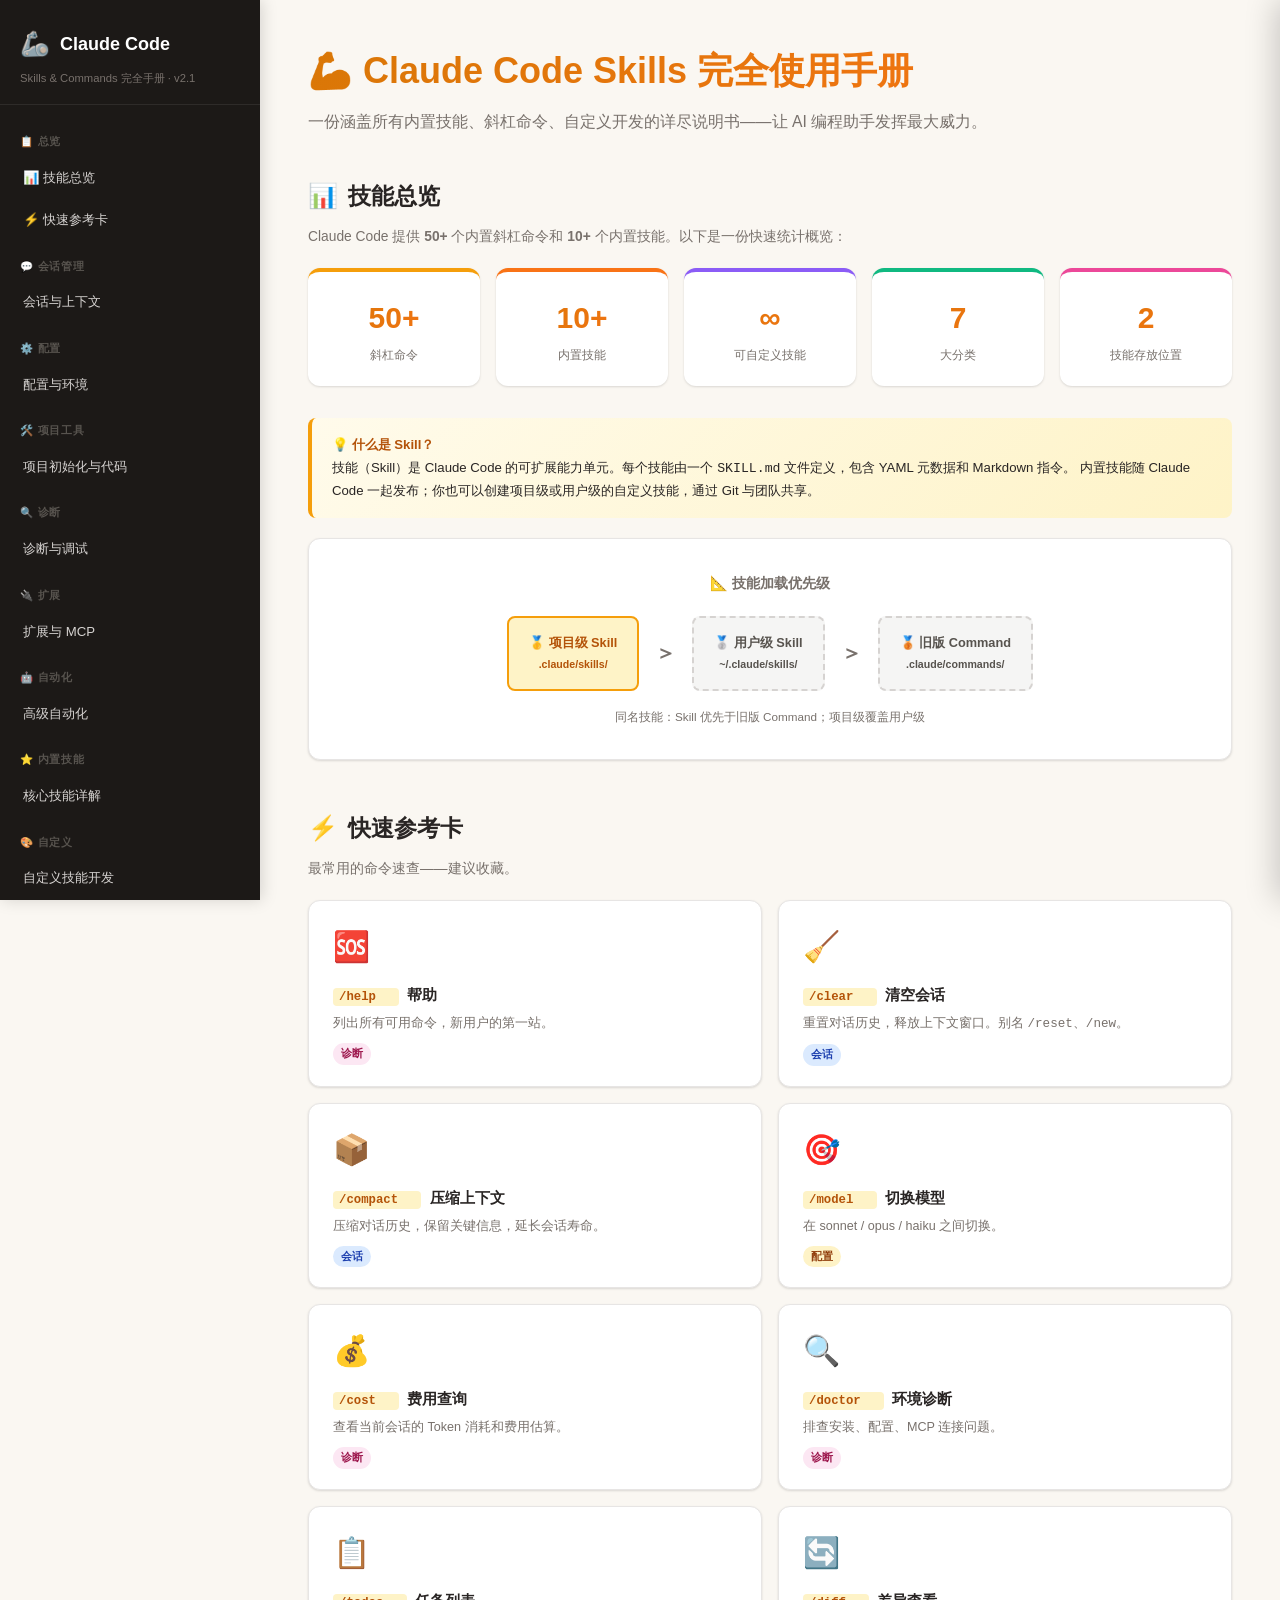
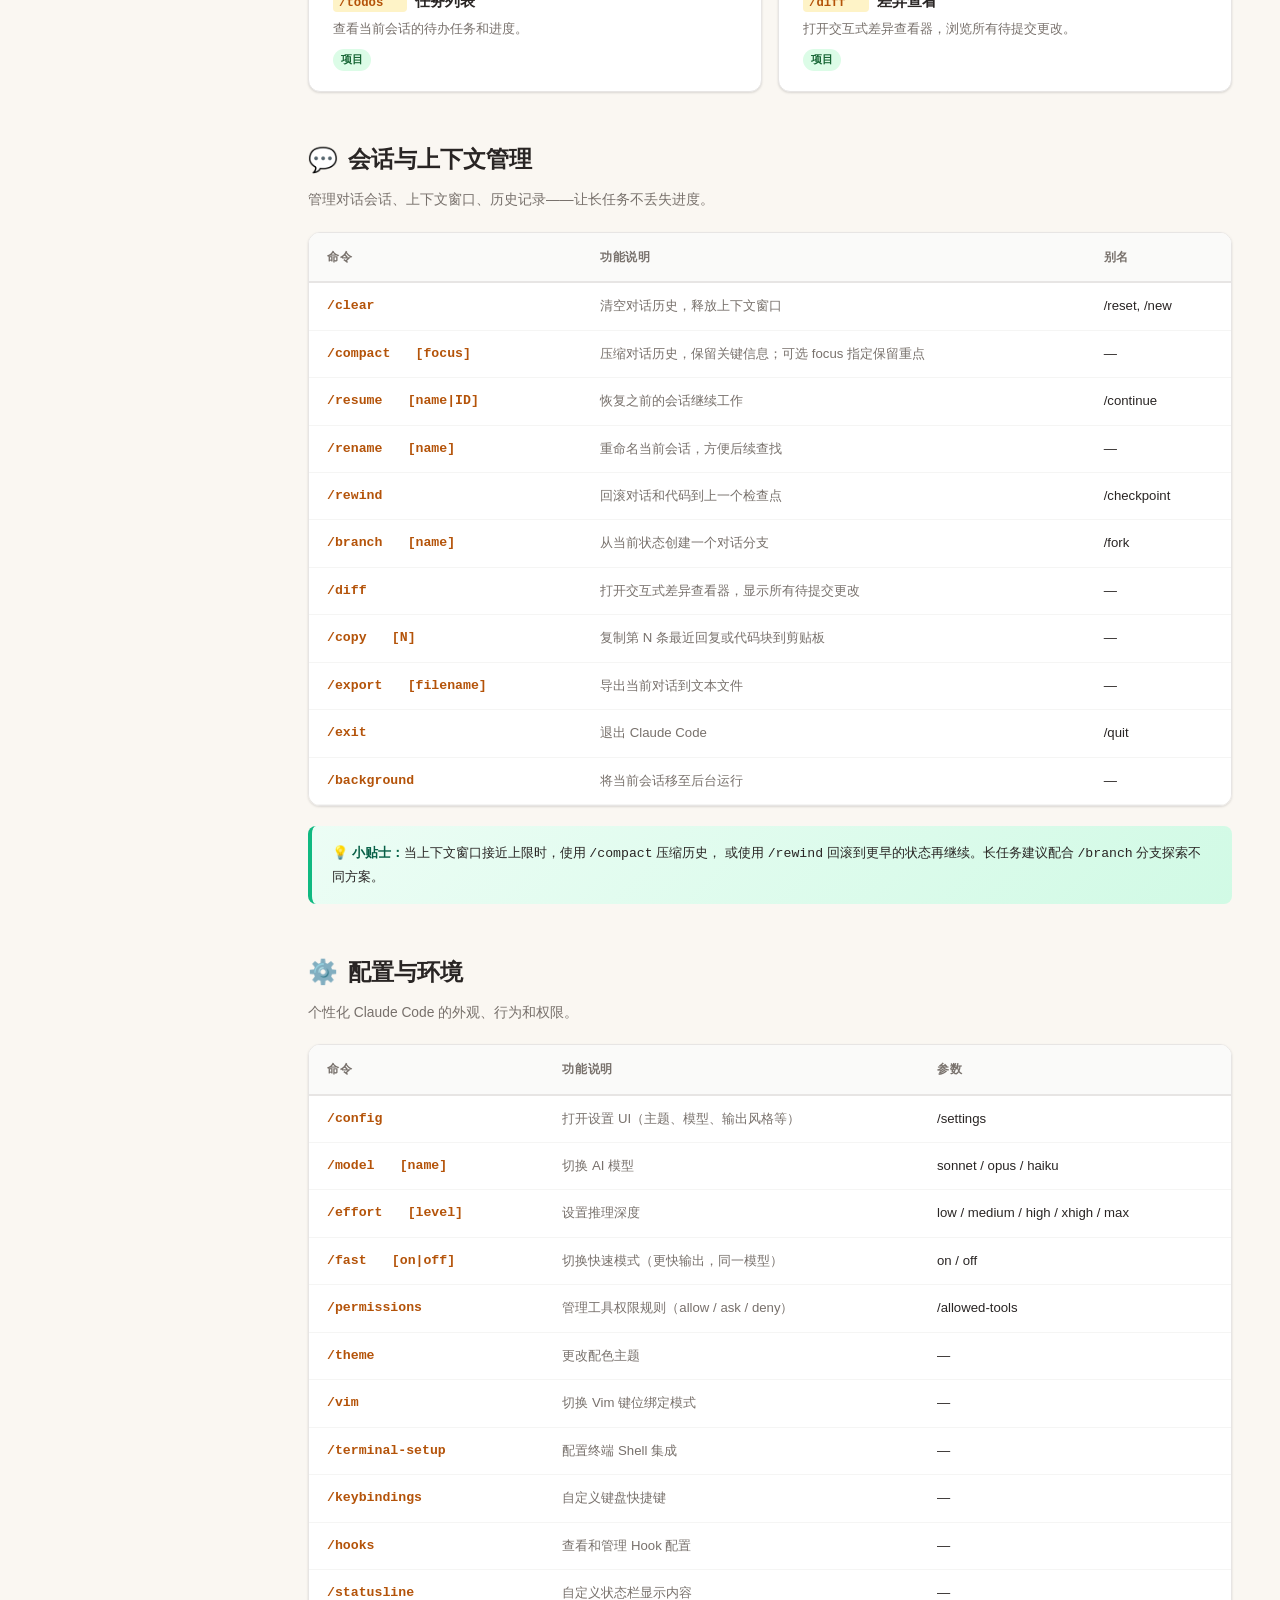
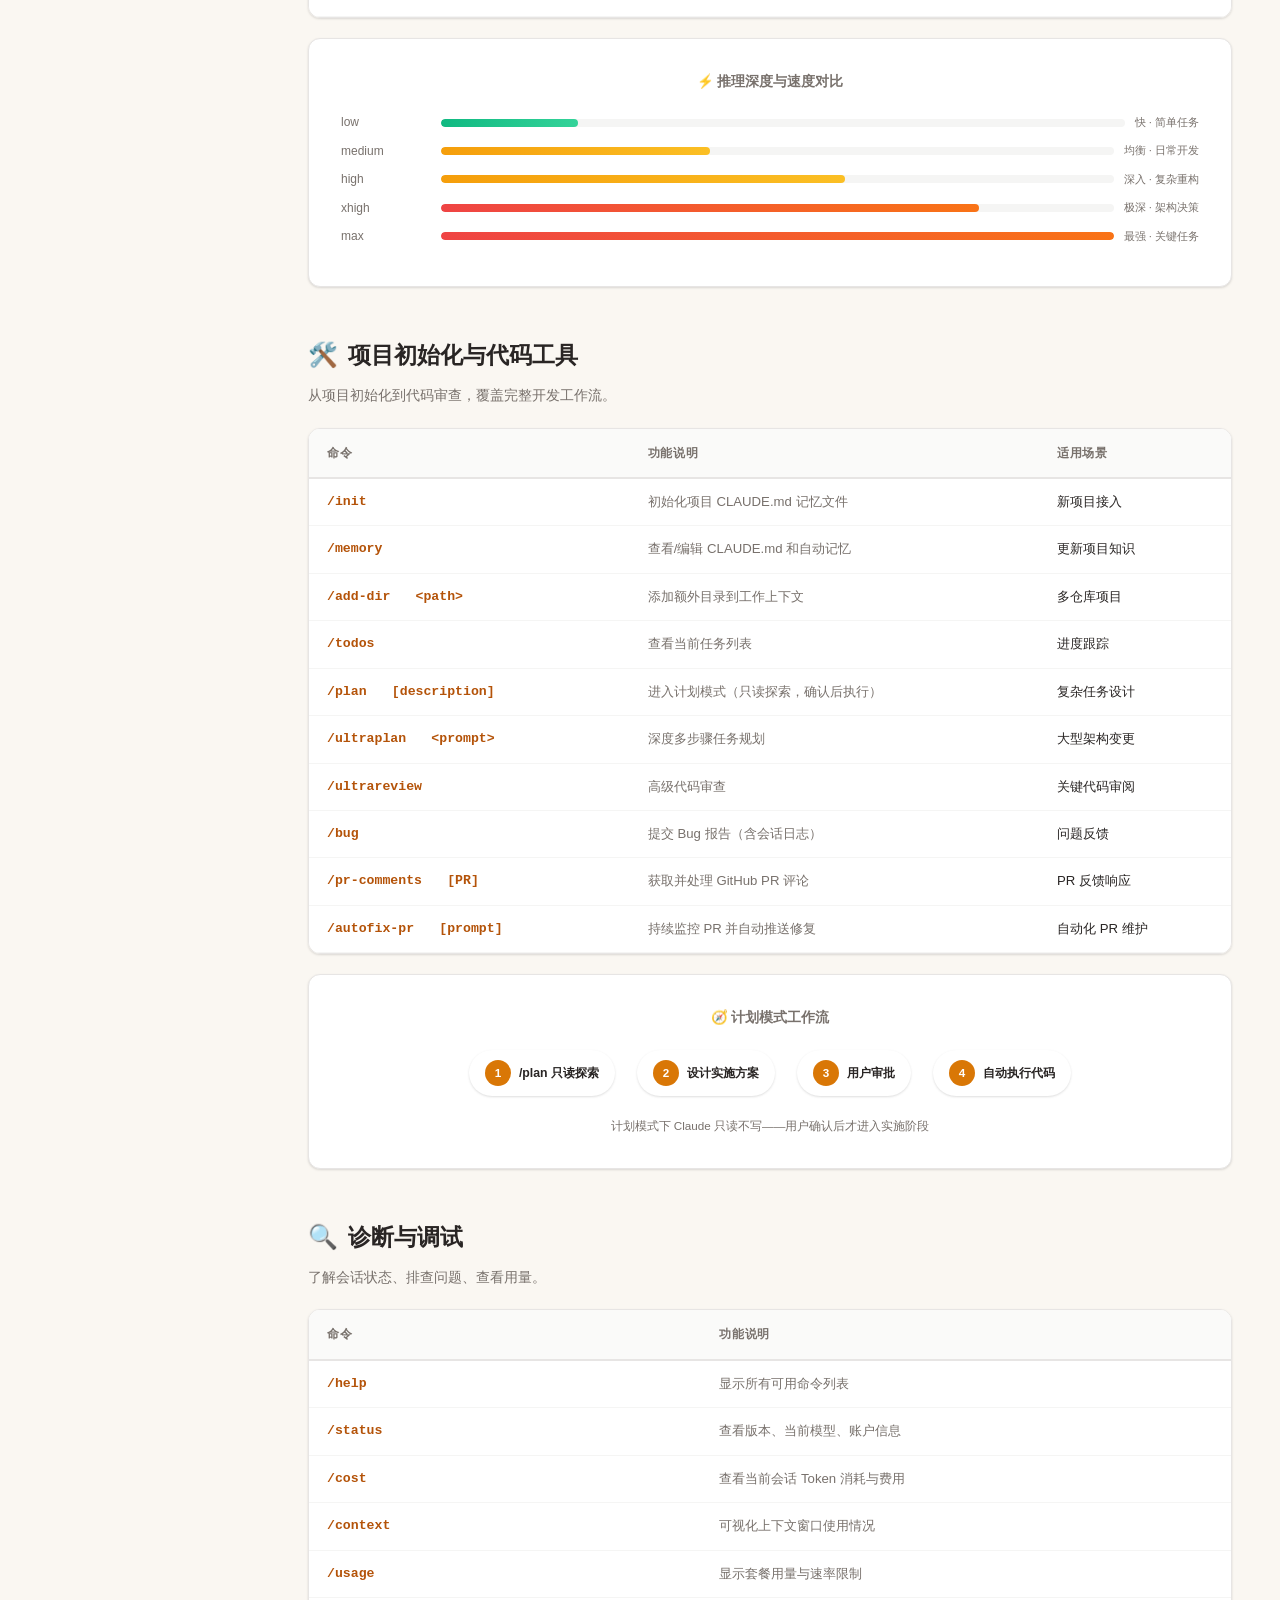
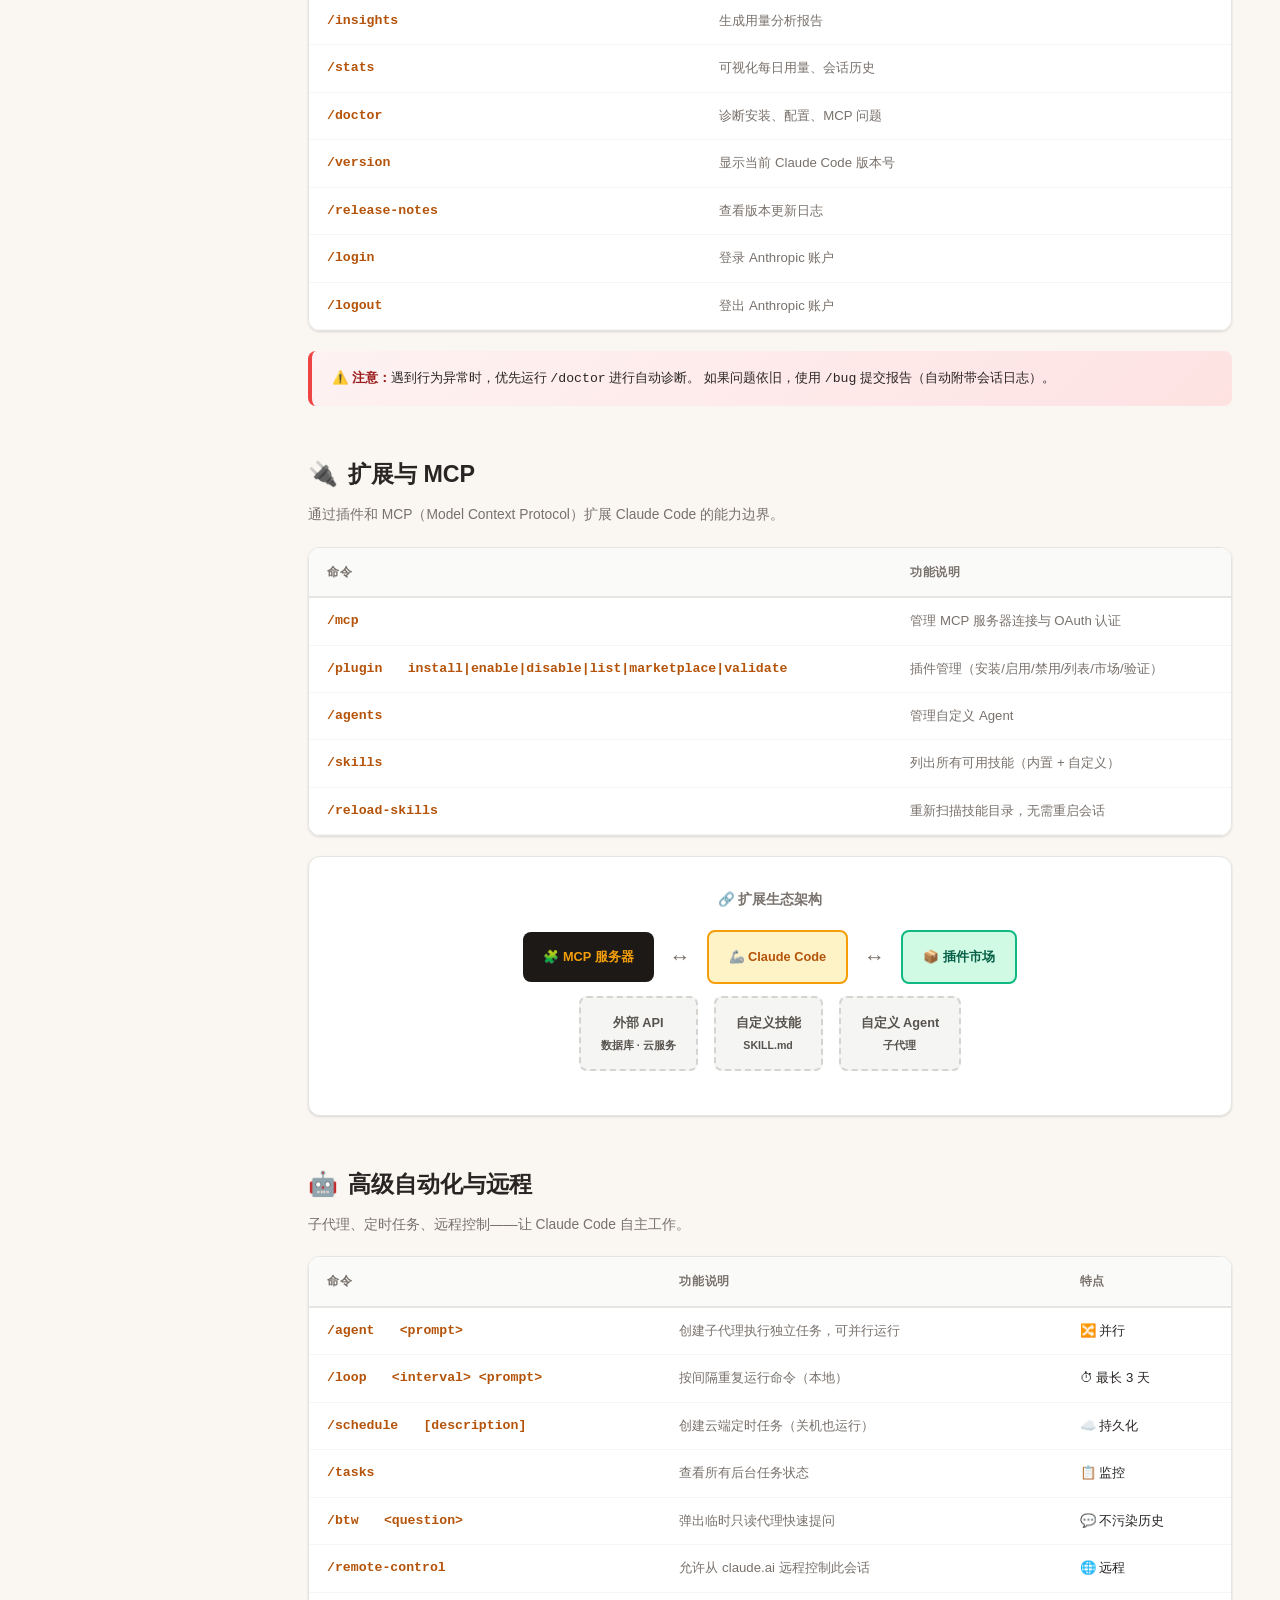
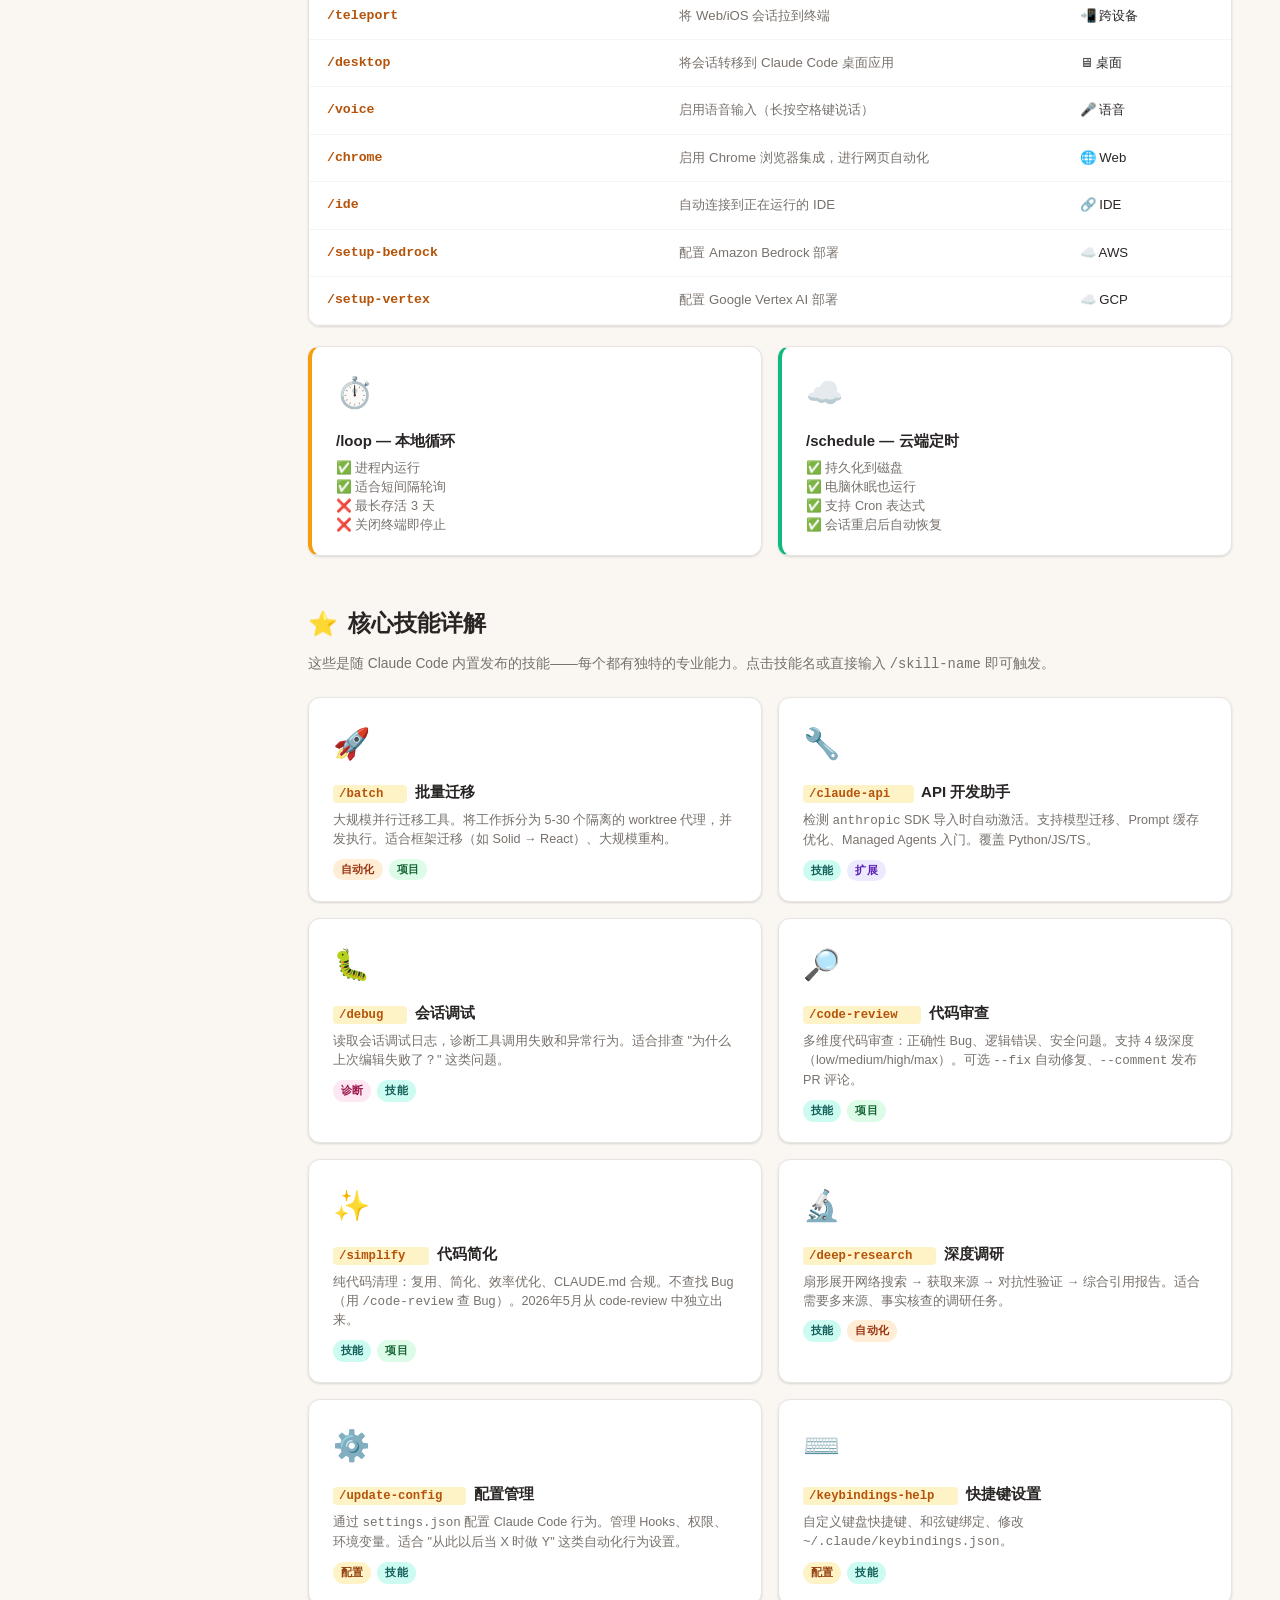
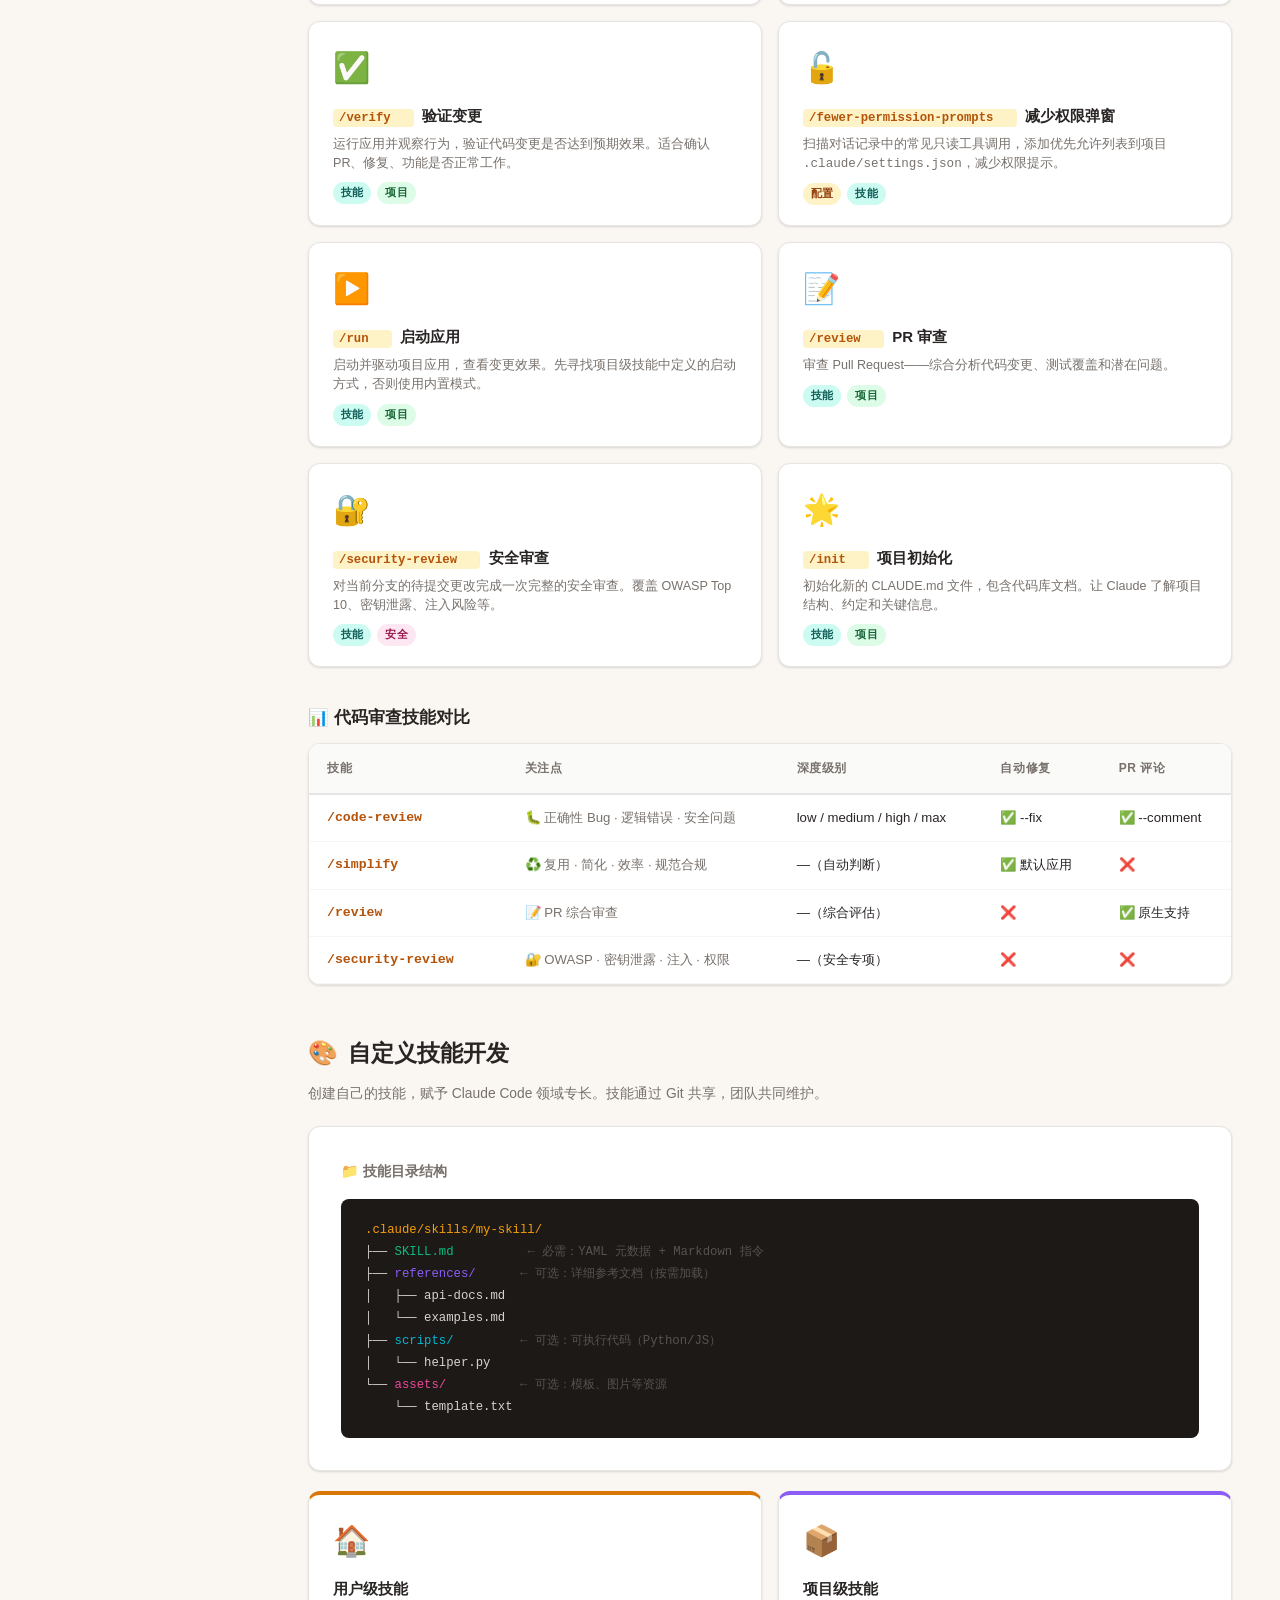
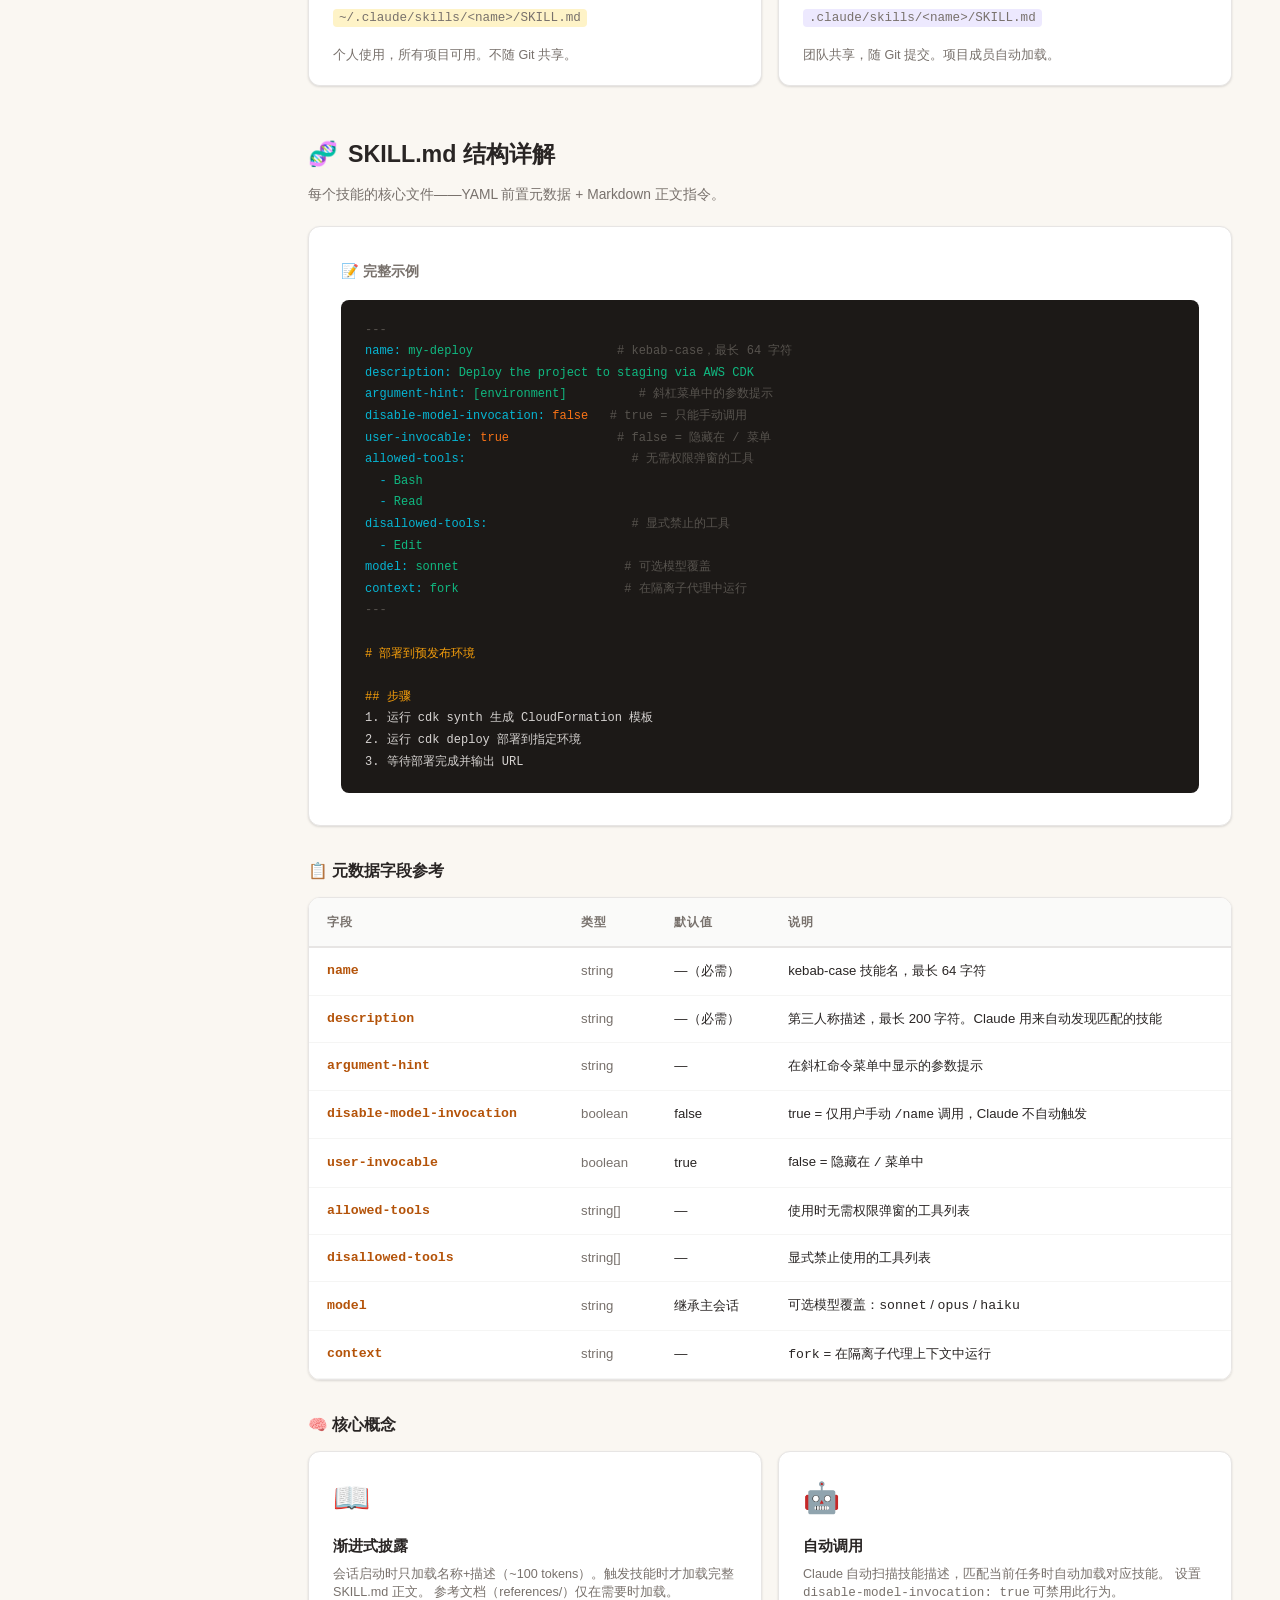
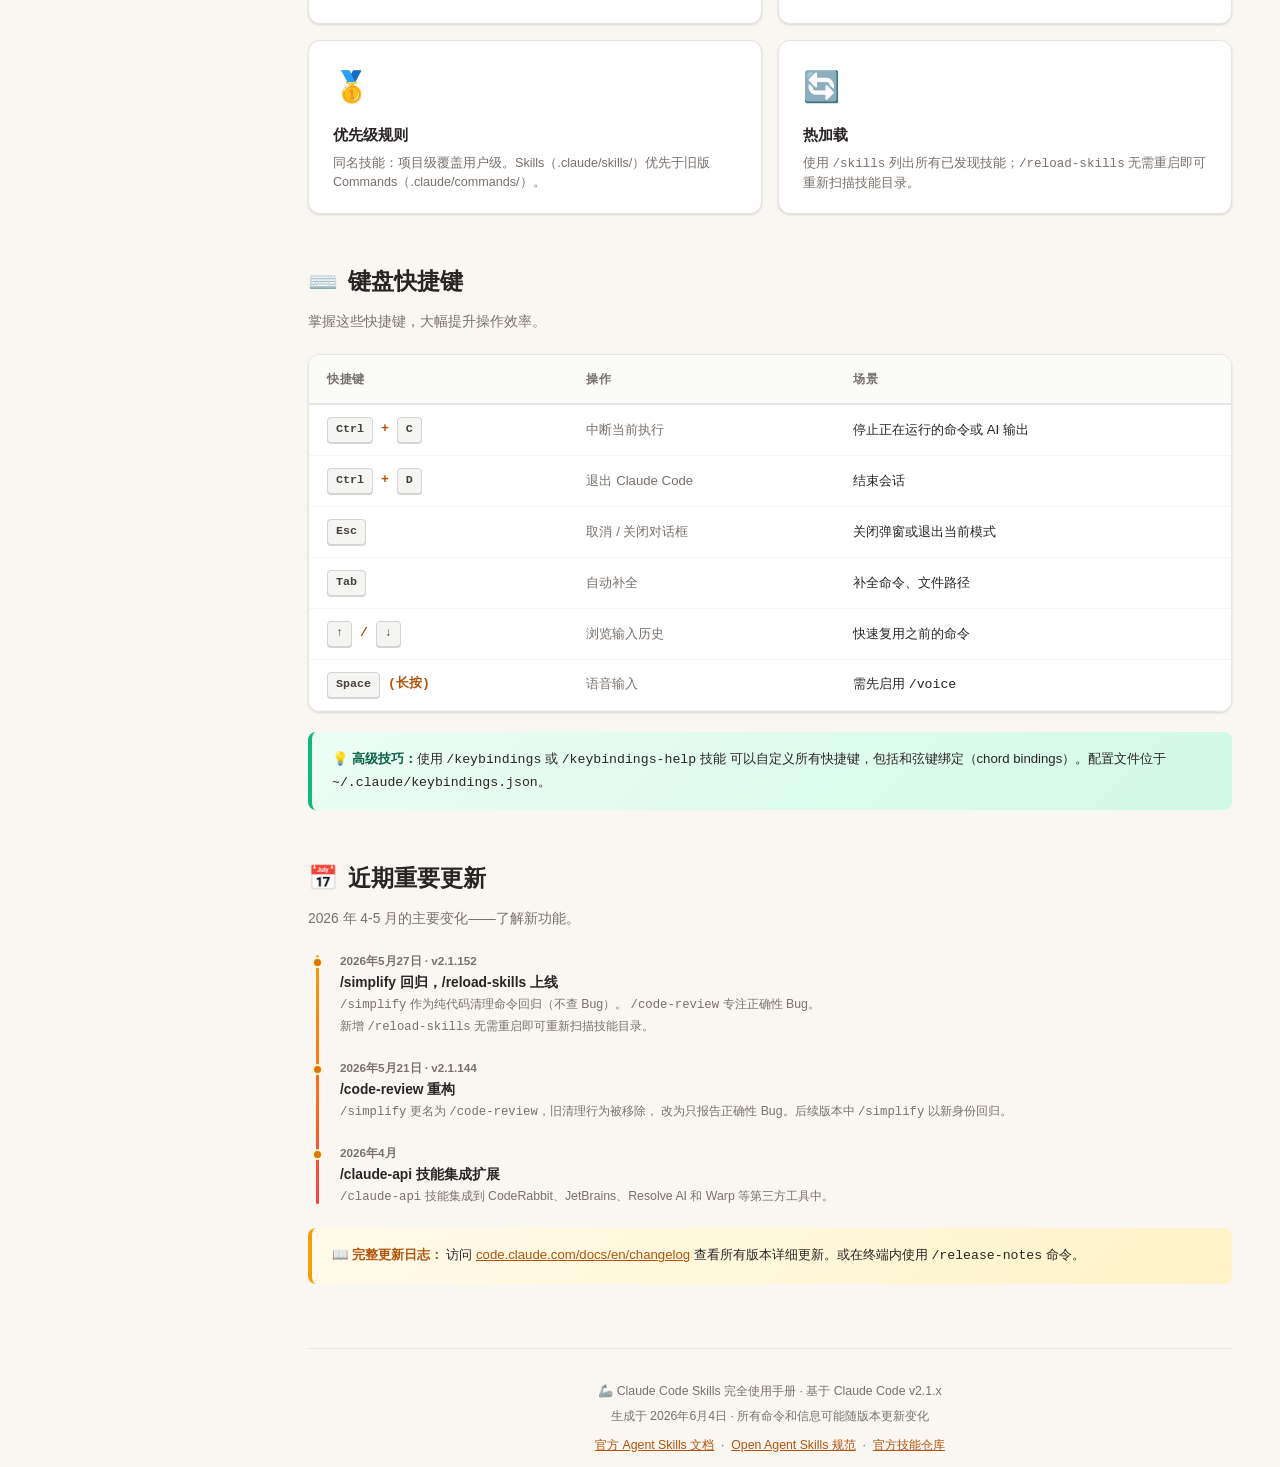
==== commit 379519b4: "✨ 增强手册：添加75条命令详情面板 + 项目 CLAUDE.md - Claude_Code_Skills_Manual.html: 新增 SPA 详情面板系统   - 75 条命令的完整详细数据（" ====
--- a/Claude_Code_Skills_Manual.html
+++ b/Claude_Code_Skills_Manual.html
@@ -370,6 +370,238 @@
     transition: all .2s; z-index: 200;
   }
   .back-top:hover { background: #b45309; transform: scale(1.1); }
+
+  /* ========== Clickable Command ========== */
+  .cmd-clickable {
+    cursor: pointer;
+    color: #b45309;
+    font-weight: 700;
+    font-family: "SF Mono", "Fira Code", monospace;
+    transition: all .15s;
+    position: relative;
+  }
+  .cmd-clickable::after {
+    content: ' ↗';
+    font-size: .7rem;
+    color: #d97706;
+    opacity: 0;
+    transition: opacity .15s;
+  }
+  .cmd-clickable:hover {
+    color: #d97706;
+    text-decoration: underline;
+    text-underline-offset: 3px;
+  }
+  .cmd-clickable:hover::after {
+    opacity: 1;
+  }
+
+  /* ========== Detail Panel Overlay ========== */
+  #detail-overlay {
+    position: fixed;
+    top: 0; left: 0; right: 0; bottom: 0;
+    background: rgba(0,0,0,.4);
+    z-index: 300;
+    opacity: 0;
+    pointer-events: none;
+    transition: opacity .25s ease;
+  }
+  #detail-overlay.active {
+    opacity: 1;
+    pointer-events: auto;
+  }
+
+  /* ========== Detail Panel ========== */
+  #detail-panel {
+    position: fixed;
+    top: 0; right: 0; bottom: 0;
+    width: min(720px, 90vw);
+    background: #fff;
+    z-index: 400;
+    box-shadow: -4px 0 30px rgba(0,0,0,.2);
+    display: flex;
+    flex-direction: column;
+    transform: translateX(100%);
+    transition: transform .3s cubic-bezier(.4,0,.2,1);
+    overflow: hidden;
+  }
+  #detail-panel.active {
+    transform: translateX(0);
+  }
+
+  .detail-header {
+    display: flex;
+    align-items: center;
+    gap: 12px;
+    padding: 16px 24px;
+    border-bottom: 1px solid #e7e5e4;
+    background: #fafaf9;
+    flex-shrink: 0;
+  }
+  .detail-back-btn {
+    display: inline-flex;
+    align-items: center;
+    gap: 6px;
+    padding: 8px 16px;
+    background: #f5f5f4;
+    border: 1px solid #e7e5e4;
+    border-radius: 8px;
+    cursor: pointer;
+    font-size: .85rem;
+    font-weight: 600;
+    color: #57534e;
+    transition: all .15s;
+    white-space: nowrap;
+  }
+  .detail-back-btn:hover {
+    background: #e7e5e4;
+    color: #292524;
+  }
+  .detail-cmd-name {
+    font-family: "SF Mono", "Fira Code", monospace;
+    font-size: 1.2rem;
+    font-weight: 800;
+    color: #b45309;
+  }
+  .detail-category {
+    font-size: .72rem;
+    padding: 3px 10px;
+    border-radius: 12px;
+    font-weight: 600;
+    letter-spacing: .03em;
+    white-space: nowrap;
+  }
+
+  .detail-body {
+    flex: 1;
+    overflow-y: auto;
+    padding: 24px;
+  }
+  .detail-body::-webkit-scrollbar { width: 6px; }
+  .detail-body::-webkit-scrollbar-thumb { background: #d6d3d1; border-radius: 3px; }
+
+  .detail-section {
+    margin-bottom: 28px;
+  }
+  .detail-section h3 {
+    font-size: .95rem;
+    font-weight: 700;
+    color: #57534e;
+    margin-bottom: 10px;
+    display: flex;
+    align-items: center;
+    gap: 8px;
+    padding-bottom: 6px;
+    border-bottom: 2px solid #f5f5f4;
+  }
+  .detail-section h3 .sec-icon {
+    font-size: 1.1rem;
+  }
+  .detail-section .syntax-block {
+    background: #1c1917;
+    color: #f59e0b;
+    padding: 14px 18px;
+    border-radius: 8px;
+    font-family: "SF Mono", "Fira Code", monospace;
+    font-size: .85rem;
+    line-height: 1.6;
+    overflow-x: auto;
+  }
+  .detail-section .param-table {
+    width: 100%;
+    border-collapse: collapse;
+    font-size: .84rem;
+  }
+  .detail-section .param-table th {
+    background: #fafaf9;
+    padding: 8px 12px;
+    text-align: left;
+    font-size: .75rem;
+    text-transform: uppercase;
+    letter-spacing: .04em;
+    color: #78716c;
+    border-bottom: 1px solid #e7e5e4;
+  }
+  .detail-section .param-table td {
+    padding: 8px 12px;
+    border-bottom: 1px solid #f5f5f4;
+    vertical-align: top;
+  }
+  .detail-section .param-table td:first-child {
+    font-family: "SF Mono", "Fira Code", monospace;
+    font-weight: 600;
+    color: #b45309;
+    white-space: nowrap;
+  }
+  .detail-section .example-block {
+    background: #fafaf9;
+    border-left: 3px solid #d97706;
+    padding: 12px 16px;
+    margin-bottom: 10px;
+    border-radius: 0 8px 8px 0;
+    font-family: "SF Mono", "Fira Code", monospace;
+    font-size: .83rem;
+    line-height: 1.6;
+    color: #44403c;
+  }
+  .detail-section .example-block .ex-desc {
+    font-family: -apple-system, BlinkMacSystemFont, "Segoe UI", Roboto, "Noto Sans SC", "PingFang SC", "Microsoft YaHei", sans-serif;
+    font-size: .78rem;
+    color: #78716c;
+    margin-bottom: 6px;
+    font-style: italic;
+  }
+  .detail-section .notes-list {
+    list-style: none;
+    padding: 0;
+  }
+  .detail-section .notes-list li {
+    padding: 6px 0 6px 20px;
+    position: relative;
+    font-size: .85rem;
+    color: #57534e;
+  }
+  .detail-section .notes-list li::before {
+    content: '';
+    position: absolute;
+    left: 0; top: 12px;
+    width: 8px; height: 8px;
+    border-radius: 50%;
+    background: #d97706;
+  }
+  .detail-section .notes-list li.warn::before { background: #ef4444; }
+  .detail-section .notes-list li.tip::before { background: #10b981; }
+
+  .detail-related {
+    display: flex;
+    flex-wrap: wrap;
+    gap: 8px;
+  }
+  .detail-related .rel-cmd {
+    display: inline-block;
+    padding: 5px 12px;
+    background: #fef3c7;
+    color: #b45309;
+    border-radius: 16px;
+    font-family: "SF Mono", "Fira Code", monospace;
+    font-size: .8rem;
+    font-weight: 600;
+    cursor: pointer;
+    transition: all .15s;
+    border: 1px solid transparent;
+  }
+  .detail-related .rel-cmd:hover {
+    background: #d97706;
+    color: #fff;
+    border-color: #d97706;
+  }
+
+  /* Mobile detail panel */
+  @media (max-width: 768px) {
+    #detail-panel {
+      width: 100vw;
+    }
+  }
 </style>
 </head>
 <body>
@@ -489,49 +721,49 @@
     <div class="cards">
       <div class="card">
         <div class="card-icon">🆘</div>
-        <div class="card-name"><span class="slash">/help</span> 帮助</div>
+        <div class="card-name"><span class="slash cmd-clickable" data-cmd="help">/help</span> 帮助</div>
         <div class="card-desc">列出所有可用命令，新用户的第一站。</div>
         <div class="card-tags"><span class="tag tag-debug">诊断</span></div>
       </div>
       <div class="card">
         <div class="card-icon">🧹</div>
-        <div class="card-name"><span class="slash">/clear</span> 清空会话</div>
+        <div class="card-name"><span class="slash cmd-clickable" data-cmd="clear">/clear</span> 清空会话</div>
         <div class="card-desc">重置对话历史，释放上下文窗口。别名 <code>/reset</code>、<code>/new</code>。</div>
         <div class="card-tags"><span class="tag tag-session">会话</span></div>
       </div>
       <div class="card">
         <div class="card-icon">📦</div>
-        <div class="card-name"><span class="slash">/compact</span> 压缩上下文</div>
+        <div class="card-name"><span class="slash cmd-clickable" data-cmd="compact">/compact</span> 压缩上下文</div>
         <div class="card-desc">压缩对话历史，保留关键信息，延长会话寿命。</div>
         <div class="card-tags"><span class="tag tag-session">会话</span></div>
       </div>
       <div class="card">
         <div class="card-icon">🎯</div>
-        <div class="card-name"><span class="slash">/model</span> 切换模型</div>
+        <div class="card-name"><span class="slash cmd-clickable" data-cmd="model">/model</span> 切换模型</div>
         <div class="card-desc">在 sonnet / opus / haiku 之间切换。</div>
         <div class="card-tags"><span class="tag tag-config">配置</span></div>
       </div>
       <div class="card">
         <div class="card-icon">💰</div>
-        <div class="card-name"><span class="slash">/cost</span> 费用查询</div>
+        <div class="card-name"><span class="slash cmd-clickable" data-cmd="cost">/cost</span> 费用查询</div>
         <div class="card-desc">查看当前会话的 Token 消耗和费用估算。</div>
         <div class="card-tags"><span class="tag tag-debug">诊断</span></div>
       </div>
       <div class="card">
         <div class="card-icon">🔍</div>
-        <div class="card-name"><span class="slash">/doctor</span> 环境诊断</div>
+        <div class="card-name"><span class="slash cmd-clickable" data-cmd="doctor">/doctor</span> 环境诊断</div>
         <div class="card-desc">排查安装、配置、MCP 连接问题。</div>
         <div class="card-tags"><span class="tag tag-debug">诊断</span></div>
       </div>
       <div class="card">
         <div class="card-icon">📋</div>
-        <div class="card-name"><span class="slash">/todos</span> 任务列表</div>
+        <div class="card-name"><span class="slash cmd-clickable" data-cmd="todos">/todos</span> 任务列表</div>
         <div class="card-desc">查看当前会话的待办任务和进度。</div>
         <div class="card-tags"><span class="tag tag-project">项目</span></div>
       </div>
       <div class="card">
         <div class="card-icon">🔄</div>
-        <div class="card-name"><span class="slash">/diff</span> 差异查看</div>
+        <div class="card-name"><span class="slash cmd-clickable" data-cmd="diff">/diff</span> 差异查看</div>
         <div class="card-desc">打开交互式差异查看器，浏览所有待提交更改。</div>
         <div class="card-tags"><span class="tag tag-project">项目</span></div>
       </div>
@@ -547,17 +779,17 @@
       <table>
         <thead><tr><th>命令</th><th>功能说明</th><th>别名</th></tr></thead>
         <tbody>
-          <tr><td>/clear</td><td>清空对话历史，释放上下文窗口</td><td>/reset, /new</td></tr>
-          <tr><td>/compact [focus]</td><td>压缩对话历史，保留关键信息；可选 focus 指定保留重点</td><td>—</td></tr>
-          <tr><td>/resume [name|ID]</td><td>恢复之前的会话继续工作</td><td>/continue</td></tr>
-          <tr><td>/rename [name]</td><td>重命名当前会话，方便后续查找</td><td>—</td></tr>
-          <tr><td>/rewind</td><td>回滚对话和代码到上一个检查点</td><td>/checkpoint</td></tr>
-          <tr><td>/branch [name]</td><td>从当前状态创建一个对话分支</td><td>/fork</td></tr>
-          <tr><td>/diff</td><td>打开交互式差异查看器，显示所有待提交更改</td><td>—</td></tr>
-          <tr><td>/copy [N]</td><td>复制第 N 条最近回复或代码块到剪贴板</td><td>—</td></tr>
-          <tr><td>/export [filename]</td><td>导出当前对话到文本文件</td><td>—</td></tr>
-          <tr><td>/exit</td><td>退出 Claude Code</td><td>/quit</td></tr>
-          <tr><td>/background</td><td>将当前会话移至后台运行</td><td>—</td></tr>
+          <tr><td><span class="cmd-clickable" data-cmd="clear">/clear</span></td><td>清空对话历史，释放上下文窗口</td><td>/reset, /new</td></tr>
+          <tr><td><span class="cmd-clickable" data-cmd="compact">/compact</span> [focus]</td><td>压缩对话历史，保留关键信息；可选 focus 指定保留重点</td><td>—</td></tr>
+          <tr><td><span class="cmd-clickable" data-cmd="resume">/resume</span> [name|ID]</td><td>恢复之前的会话继续工作</td><td>/continue</td></tr>
+          <tr><td><span class="cmd-clickable" data-cmd="rename">/rename</span> [name]</td><td>重命名当前会话，方便后续查找</td><td>—</td></tr>
+          <tr><td><span class="cmd-clickable" data-cmd="rewind">/rewind</span></td><td>回滚对话和代码到上一个检查点</td><td>/checkpoint</td></tr>
+          <tr><td><span class="cmd-clickable" data-cmd="branch">/branch</span> [name]</td><td>从当前状态创建一个对话分支</td><td>/fork</td></tr>
+          <tr><td><span class="cmd-clickable" data-cmd="diff">/diff</span></td><td>打开交互式差异查看器，显示所有待提交更改</td><td>—</td></tr>
+          <tr><td><span class="cmd-clickable" data-cmd="copy">/copy</span> [N]</td><td>复制第 N 条最近回复或代码块到剪贴板</td><td>—</td></tr>
+          <tr><td><span class="cmd-clickable" data-cmd="export">/export</span> [filename]</td><td>导出当前对话到文本文件</td><td>—</td></tr>
+          <tr><td><span class="cmd-clickable" data-cmd="exit">/exit</span></td><td>退出 Claude Code</td><td>/quit</td></tr>
+          <tr><td><span class="cmd-clickable" data-cmd="background">/background</span></td><td>将当前会话移至后台运行</td><td>—</td></tr>
         </tbody>
       </table>
     </div>
@@ -577,17 +809,17 @@
       <table>
         <thead><tr><th>命令</th><th>功能说明</th><th>参数</th></tr></thead>
         <tbody>
-          <tr><td>/config</td><td>打开设置 UI（主题、模型、输出风格等）</td><td>/settings</td></tr>
-          <tr><td>/model [name]</td><td>切换 AI 模型</td><td>sonnet / opus / haiku</td></tr>
-          <tr><td>/effort [level]</td><td>设置推理深度</td><td>low / medium / high / xhigh / max</td></tr>
-          <tr><td>/fast [on|off]</td><td>切换快速模式（更快输出，同一模型）</td><td>on / off</td></tr>
-          <tr><td>/permissions</td><td>管理工具权限规则（allow / ask / deny）</td><td>/allowed-tools</td></tr>
-          <tr><td>/theme</td><td>更改配色主题</td><td>—</td></tr>
-          <tr><td>/vim</td><td>切换 Vim 键位绑定模式</td><td>—</td></tr>
-          <tr><td>/terminal-setup</td><td>配置终端 Shell 集成</td><td>—</td></tr>
-          <tr><td>/keybindings</td><td>自定义键盘快捷键</td><td>—</td></tr>
-          <tr><td>/hooks</td><td>查看和管理 Hook 配置</td><td>—</td></tr>
-          <tr><td>/statusline</td><td>自定义状态栏显示内容</td><td>—</td></tr>
+          <tr><td><span class="cmd-clickable" data-cmd="config">/config</span></td><td>打开设置 UI（主题、模型、输出风格等）</td><td>/settings</td></tr>
+          <tr><td><span class="cmd-clickable" data-cmd="model">/model</span> [name]</td><td>切换 AI 模型</td><td>sonnet / opus / haiku</td></tr>
+          <tr><td><span class="cmd-clickable" data-cmd="effort">/effort</span> [level]</td><td>设置推理深度</td><td>low / medium / high / xhigh / max</td></tr>
+          <tr><td><span class="cmd-clickable" data-cmd="fast">/fast</span> [on|off]</td><td>切换快速模式（更快输出，同一模型）</td><td>on / off</td></tr>
+          <tr><td><span class="cmd-clickable" data-cmd="permissions">/permissions</span></td><td>管理工具权限规则（allow / ask / deny）</td><td>/allowed-tools</td></tr>
+          <tr><td><span class="cmd-clickable" data-cmd="theme">/theme</span></td><td>更改配色主题</td><td>—</td></tr>
+          <tr><td><span class="cmd-clickable" data-cmd="vim">/vim</span></td><td>切换 Vim 键位绑定模式</td><td>—</td></tr>
+          <tr><td><span class="cmd-clickable" data-cmd="terminal-setup">/terminal-setup</span></td><td>配置终端 Shell 集成</td><td>—</td></tr>
+          <tr><td><span class="cmd-clickable" data-cmd="keybindings">/keybindings</span></td><td>自定义键盘快捷键</td><td>—</td></tr>
+          <tr><td><span class="cmd-clickable" data-cmd="hooks">/hooks</span></td><td>查看和管理 Hook 配置</td><td>—</td></tr>
+          <tr><td><span class="cmd-clickable" data-cmd="statusline">/statusline</span></td><td>自定义状态栏显示内容</td><td>—</td></tr>
         </tbody>
       </table>
     </div>
@@ -631,16 +863,16 @@
       <table>
         <thead><tr><th>命令</th><th>功能说明</th><th>适用场景</th></tr></thead>
         <tbody>
-          <tr><td>/init</td><td>初始化项目 CLAUDE.md 记忆文件</td><td>新项目接入</td></tr>
-          <tr><td>/memory</td><td>查看/编辑 CLAUDE.md 和自动记忆</td><td>更新项目知识</td></tr>
-          <tr><td>/add-dir &lt;path&gt;</td><td>添加额外目录到工作上下文</td><td>多仓库项目</td></tr>
-          <tr><td>/todos</td><td>查看当前任务列表</td><td>进度跟踪</td></tr>
-          <tr><td>/plan [description]</td><td>进入计划模式（只读探索，确认后执行）</td><td>复杂任务设计</td></tr>
-          <tr><td>/ultraplan &lt;prompt&gt;</td><td>深度多步骤任务规划</td><td>大型架构变更</td></tr>
-          <tr><td>/ultrareview</td><td>高级代码审查</td><td>关键代码审阅</td></tr>
-          <tr><td>/bug</td><td>提交 Bug 报告（含会话日志）</td><td>问题反馈</td></tr>
-          <tr><td>/pr-comments [PR]</td><td>获取并处理 GitHub PR 评论</td><td>PR 反馈响应</td></tr>
-          <tr><td>/autofix-pr [prompt]</td><td>持续监控 PR 并自动推送修复</td><td>自动化 PR 维护</td></tr>
+          <tr><td><span class="cmd-clickable" data-cmd="init">/init</span></td><td>初始化项目 CLAUDE.md 记忆文件</td><td>新项目接入</td></tr>
+          <tr><td><span class="cmd-clickable" data-cmd="memory">/memory</span></td><td>查看/编辑 CLAUDE.md 和自动记忆</td><td>更新项目知识</td></tr>
+          <tr><td><span class="cmd-clickable" data-cmd="add-dir">/add-dir</span> &lt;path&gt;</td><td>添加额外目录到工作上下文</td><td>多仓库项目</td></tr>
+          <tr><td><span class="cmd-clickable" data-cmd="todos">/todos</span></td><td>查看当前任务列表</td><td>进度跟踪</td></tr>
+          <tr><td><span class="cmd-clickable" data-cmd="plan">/plan</span> [description]</td><td>进入计划模式（只读探索，确认后执行）</td><td>复杂任务设计</td></tr>
+          <tr><td><span class="cmd-clickable" data-cmd="ultraplan">/ultraplan</span> &lt;prompt&gt;</td><td>深度多步骤任务规划</td><td>大型架构变更</td></tr>
+          <tr><td><span class="cmd-clickable" data-cmd="ultrareview">/ultrareview</span></td><td>高级代码审查</td><td>关键代码审阅</td></tr>
+          <tr><td><span class="cmd-clickable" data-cmd="bug">/bug</span></td><td>提交 Bug 报告（含会话日志）</td><td>问题反馈</td></tr>
+          <tr><td><span class="cmd-clickable" data-cmd="pr-comments">/pr-comments</span> [PR]</td><td>获取并处理 GitHub PR 评论</td><td>PR 反馈响应</td></tr>
+          <tr><td><span class="cmd-clickable" data-cmd="autofix-pr">/autofix-pr</span> [prompt]</td><td>持续监控 PR 并自动推送修复</td><td>自动化 PR 维护</td></tr>
         </tbody>
       </table>
     </div>
@@ -672,18 +904,18 @@
       <table>
         <thead><tr><th>命令</th><th>功能说明</th></tr></thead>
         <tbody>
-          <tr><td>/help</td><td>显示所有可用命令列表</td></tr>
-          <tr><td>/status</td><td>查看版本、当前模型、账户信息</td></tr>
-          <tr><td>/cost</td><td>查看当前会话 Token 消耗与费用</td></tr>
-          <tr><td>/context</td><td>可视化上下文窗口使用情况</td></tr>
-          <tr><td>/usage</td><td>显示套餐用量与速率限制</td></tr>
-          <tr><td>/insights</td><td>生成用量分析报告</td></tr>
-          <tr><td>/stats</td><td>可视化每日用量、会话历史</td></tr>
-          <tr><td>/doctor</td><td>诊断安装、配置、MCP 问题</td></tr>
-          <tr><td>/version</td><td>显示当前 Claude Code 版本号</td></tr>
-          <tr><td>/release-notes</td><td>查看版本更新日志</td></tr>
-          <tr><td>/login</td><td>登录 Anthropic 账户</td></tr>
-          <tr><td>/logout</td><td>登出 Anthropic 账户</td></tr>
+          <tr><td><span class="cmd-clickable" data-cmd="help">/help</span></td><td>显示所有可用命令列表</td></tr>
+          <tr><td><span class="cmd-clickable" data-cmd="status">/status</span></td><td>查看版本、当前模型、账户信息</td></tr>
+          <tr><td><span class="cmd-clickable" data-cmd="cost">/cost</span></td><td>查看当前会话 Token 消耗与费用</td></tr>
+          <tr><td><span class="cmd-clickable" data-cmd="context">/context</span></td><td>可视化上下文窗口使用情况</td></tr>
+          <tr><td><span class="cmd-clickable" data-cmd="usage">/usage</span></td><td>显示套餐用量与速率限制</td></tr>
+          <tr><td><span class="cmd-clickable" data-cmd="insights">/insights</span></td><td>生成用量分析报告</td></tr>
+          <tr><td><span class="cmd-clickable" data-cmd="stats">/stats</span></td><td>可视化每日用量、会话历史</td></tr>
+          <tr><td><span class="cmd-clickable" data-cmd="doctor">/doctor</span></td><td>诊断安装、配置、MCP 问题</td></tr>
+          <tr><td><span class="cmd-clickable" data-cmd="version">/version</span></td><td>显示当前 Claude Code 版本号</td></tr>
+          <tr><td><span class="cmd-clickable" data-cmd="release-notes">/release-notes</span></td><td>查看版本更新日志</td></tr>
+          <tr><td><span class="cmd-clickable" data-cmd="login">/login</span></td><td>登录 Anthropic 账户</td></tr>
+          <tr><td><span class="cmd-clickable" data-cmd="logout">/logout</span></td><td>登出 Anthropic 账户</td></tr>
         </tbody>
       </table>
     </div>
@@ -703,15 +935,11 @@
       <table>
         <thead><tr><th>命令</th><th>功能说明</th></tr></thead>
         <tbody>
-          <tr><td>/mcp</td><td>管理 MCP 服务器连接与 OAuth 认证</td></tr>
-          <tr><td>/plugin install &lt;name&gt;</td><td>安装插件</td></tr>
-          <tr><td>/plugin enable/disable &lt;name&gt;</td><td>启用/禁用插件</td></tr>
-          <tr><td>/plugin list</td><td>列出已安装插件</td></tr>
-          <tr><td>/plugin marketplace</td><td>浏览插件市场</td></tr>
-          <tr><td>/plugin validate</td><td>验证插件结构是否正确</td></tr>
-          <tr><td>/agents</td><td>管理自定义 Agent</td></tr>
-          <tr><td>/skills</td><td>列出所有可用技能（内置 + 自定义）</td></tr>
-          <tr><td>/reload-skills</td><td>重新扫描技能目录，无需重启会话</td></tr>
+          <tr><td><span class="cmd-clickable" data-cmd="mcp">/mcp</span></td><td>管理 MCP 服务器连接与 OAuth 认证</td></tr>
+          <tr><td><span class="cmd-clickable" data-cmd="plugin">/plugin</span> install|enable|disable|list|marketplace|validate</td><td>插件管理（安装/启用/禁用/列表/市场/验证）</td></tr>
+          <tr><td><span class="cmd-clickable" data-cmd="agents">/agents</span></td><td>管理自定义 Agent</td></tr>
+          <tr><td><span class="cmd-clickable" data-cmd="skills">/skills</span></td><td>列出所有可用技能（内置 + 自定义）</td></tr>
+          <tr><td><span class="cmd-clickable" data-cmd="reload-skills">/reload-skills</span></td><td>重新扫描技能目录，无需重启会话</td></tr>
         </tbody>
       </table>
     </div>
@@ -743,19 +971,19 @@
       <table>
         <thead><tr><th>命令</th><th>功能说明</th><th>特点</th></tr></thead>
         <tbody>
-          <tr><td>/agent &lt;prompt&gt;</td><td>创建子代理执行独立任务，可并行运行</td><td>🔀 并行</td></tr>
-          <tr><td>/loop &lt;interval&gt; &lt;prompt&gt;</td><td>按间隔重复运行命令（本地）</td><td>⏱ 最长 3 天</td></tr>
-          <tr><td>/schedule [description]</td><td>创建云端定时任务（关机也运行）</td><td>☁️ 持久化</td></tr>
-          <tr><td>/tasks</td><td>查看所有后台任务状态</td><td>📋 监控</td></tr>
-          <tr><td>/btw &lt;question&gt;</td><td>弹出临时只读代理快速提问</td><td>💬 不污染历史</td></tr>
-          <tr><td>/remote-control</td><td>允许从 claude.ai 远程控制此会话</td><td>🌐 远程</td></tr>
-          <tr><td>/teleport</td><td>将 Web/iOS 会话拉到终端</td><td>📲 跨设备</td></tr>
-          <tr><td>/desktop</td><td>将会话转移到 Claude Code 桌面应用</td><td>🖥 桌面</td></tr>
-          <tr><td>/voice</td><td>启用语音输入（长按空格键说话）</td><td>🎤 语音</td></tr>
-          <tr><td>/chrome</td><td>启用 Chrome 浏览器集成，进行网页自动化</td><td>🌐 Web</td></tr>
-          <tr><td>/ide</td><td>自动连接到正在运行的 IDE</td><td>🔗 IDE</td></tr>
-          <tr><td>/setup-bedrock</td><td>配置 Amazon Bedrock 部署</td><td>☁️ AWS</td></tr>
-          <tr><td>/setup-vertex</td><td>配置 Google Vertex AI 部署</td><td>☁️ GCP</td></tr>
+          <tr><td><span class="cmd-clickable" data-cmd="agent">/agent</span> &lt;prompt&gt;</td><td>创建子代理执行独立任务，可并行运行</td><td>🔀 并行</td></tr>
+          <tr><td><span class="cmd-clickable" data-cmd="loop">/loop</span> &lt;interval&gt; &lt;prompt&gt;</td><td>按间隔重复运行命令（本地）</td><td>⏱ 最长 3 天</td></tr>
+          <tr><td><span class="cmd-clickable" data-cmd="schedule">/schedule</span> [description]</td><td>创建云端定时任务（关机也运行）</td><td>☁️ 持久化</td></tr>
+          <tr><td><span class="cmd-clickable" data-cmd="tasks">/tasks</span></td><td>查看所有后台任务状态</td><td>📋 监控</td></tr>
+          <tr><td><span class="cmd-clickable" data-cmd="btw">/btw</span> &lt;question&gt;</td><td>弹出临时只读代理快速提问</td><td>💬 不污染历史</td></tr>
+          <tr><td><span class="cmd-clickable" data-cmd="remote-control">/remote-control</span></td><td>允许从 claude.ai 远程控制此会话</td><td>🌐 远程</td></tr>
+          <tr><td><span class="cmd-clickable" data-cmd="teleport">/teleport</span></td><td>将 Web/iOS 会话拉到终端</td><td>📲 跨设备</td></tr>
+          <tr><td><span class="cmd-clickable" data-cmd="desktop">/desktop</span></td><td>将会话转移到 Claude Code 桌面应用</td><td>🖥 桌面</td></tr>
+          <tr><td><span class="cmd-clickable" data-cmd="voice">/voice</span></td><td>启用语音输入（长按空格键说话）</td><td>🎤 语音</td></tr>
+          <tr><td><span class="cmd-clickable" data-cmd="chrome">/chrome</span></td><td>启用 Chrome 浏览器集成，进行网页自动化</td><td>🌐 Web</td></tr>
+          <tr><td><span class="cmd-clickable" data-cmd="ide">/ide</span></td><td>自动连接到正在运行的 IDE</td><td>🔗 IDE</td></tr>
+          <tr><td><span class="cmd-clickable" data-cmd="setup-bedrock">/setup-bedrock</span></td><td>配置 Amazon Bedrock 部署</td><td>☁️ AWS</td></tr>
+          <tr><td><span class="cmd-clickable" data-cmd="setup-vertex">/setup-vertex</span></td><td>配置 Google Vertex AI 部署</td><td>☁️ GCP</td></tr>
         </tbody>
       </table>
     </div>
@@ -794,7 +1022,7 @@
       <!-- batch -->
       <div class="card">
         <div class="card-icon">🚀</div>
-        <div class="card-name"><span class="slash">/batch</span> 批量迁移</div>
+        <div class="card-name"><span class="slash cmd-clickable" data-cmd="batch">/batch</span> 批量迁移</div>
         <div class="card-desc">大规模并行迁移工具。将工作拆分为 5-30 个隔离的 worktree 代理，并发执行。适合框架迁移（如 Solid → React）、大规模重构。</div>
         <div class="card-tags">
           <span class="tag tag-auto">自动化</span>
@@ -805,7 +1033,7 @@
       <!-- claude-api -->
       <div class="card">
         <div class="card-icon">🔧</div>
-        <div class="card-name"><span class="slash">/claude-api</span> API 开发助手</div>
+        <div class="card-name"><span class="slash cmd-clickable" data-cmd="claude-api">/claude-api</span> API 开发助手</div>
         <div class="card-desc">检测 <code>anthropic</code> SDK 导入时自动激活。支持模型迁移、Prompt 缓存优化、Managed Agents 入门。覆盖 Python/JS/TS。</div>
         <div class="card-tags">
           <span class="tag tag-skill">技能</span>
@@ -816,7 +1044,7 @@
       <!-- debug -->
       <div class="card">
         <div class="card-icon">🐛</div>
-        <div class="card-name"><span class="slash">/debug</span> 会话调试</div>
+        <div class="card-name"><span class="slash cmd-clickable" data-cmd="debug">/debug</span> 会话调试</div>
         <div class="card-desc">读取会话调试日志，诊断工具调用失败和异常行为。适合排查 "为什么上次编辑失败了？" 这类问题。</div>
         <div class="card-tags">
           <span class="tag tag-debug">诊断</span>
@@ -827,7 +1055,7 @@
       <!-- code-review -->
       <div class="card">
         <div class="card-icon">🔎</div>
-        <div class="card-name"><span class="slash">/code-review</span> 代码审查</div>
+        <div class="card-name"><span class="slash cmd-clickable" data-cmd="code-review">/code-review</span> 代码审查</div>
         <div class="card-desc">多维度代码审查：正确性 Bug、逻辑错误、安全问题。支持 4 级深度（low/medium/high/max）。可选 <code>--fix</code> 自动修复、<code>--comment</code> 发布 PR 评论。</div>
         <div class="card-tags">
           <span class="tag tag-skill">技能</span>
@@ -838,7 +1066,7 @@
       <!-- simplify -->
       <div class="card">
         <div class="card-icon">✨</div>
-        <div class="card-name"><span class="slash">/simplify</span> 代码简化</div>
+        <div class="card-name"><span class="slash cmd-clickable" data-cmd="simplify">/simplify</span> 代码简化</div>
         <div class="card-desc">纯代码清理：复用、简化、效率优化、CLAUDE.md 合规。不查找 Bug（用 <code>/code-review</code> 查 Bug）。2026年5月从 code-review 中独立出来。</div>
         <div class="card-tags">
           <span class="tag tag-skill">技能</span>
@@ -849,7 +1077,7 @@
       <!-- deep-research -->
       <div class="card">
         <div class="card-icon">🔬</div>
-        <div class="card-name"><span class="slash">/deep-research</span> 深度调研</div>
+        <div class="card-name"><span class="slash cmd-clickable" data-cmd="deep-research">/deep-research</span> 深度调研</div>
         <div class="card-desc">扇形展开网络搜索 → 获取来源 → 对抗性验证 → 综合引用报告。适合需要多来源、事实核查的调研任务。</div>
         <div class="card-tags">
           <span class="tag tag-skill">技能</span>
@@ -860,7 +1088,7 @@
       <!-- update-config -->
       <div class="card">
         <div class="card-icon">⚙️</div>
-        <div class="card-name"><span class="slash">/update-config</span> 配置管理</div>
+        <div class="card-name"><span class="slash cmd-clickable" data-cmd="update-config">/update-config</span> 配置管理</div>
         <div class="card-desc">通过 <code>settings.json</code> 配置 Claude Code 行为。管理 Hooks、权限、环境变量。适合 "从此以后当 X 时做 Y" 这类自动化行为设置。</div>
         <div class="card-tags">
           <span class="tag tag-config">配置</span>
@@ -871,7 +1099,7 @@
       <!-- keybindings-help -->
       <div class="card">
         <div class="card-icon">⌨️</div>
-        <div class="card-name"><span class="slash">/keybindings-help</span> 快捷键设置</div>
+        <div class="card-name"><span class="slash cmd-clickable" data-cmd="keybindings-help">/keybindings-help</span> 快捷键设置</div>
         <div class="card-desc">自定义键盘快捷键、和弦键绑定、修改 <code>~/.claude/keybindings.json</code>。</div>
         <div class="card-tags">
           <span class="tag tag-config">配置</span>
@@ -882,7 +1110,7 @@
       <!-- verify -->
       <div class="card">
         <div class="card-icon">✅</div>
-        <div class="card-name"><span class="slash">/verify</span> 验证变更</div>
+        <div class="card-name"><span class="slash cmd-clickable" data-cmd="verify">/verify</span> 验证变更</div>
         <div class="card-desc">运行应用并观察行为，验证代码变更是否达到预期效果。适合确认 PR、修复、功能是否正常工作。</div>
         <div class="card-tags">
           <span class="tag tag-skill">技能</span>
@@ -893,7 +1121,7 @@
       <!-- fewer-permission-prompts -->
       <div class="card">
         <div class="card-icon">🔓</div>
-        <div class="card-name"><span class="slash">/fewer-permission-prompts</span> 减少权限弹窗</div>
+        <div class="card-name"><span class="slash cmd-clickable" data-cmd="fewer-permission-prompts">/fewer-permission-prompts</span> 减少权限弹窗</div>
         <div class="card-desc">扫描对话记录中的常见只读工具调用，添加优先允许列表到项目 <code>.claude/settings.json</code>，减少权限提示。</div>
         <div class="card-tags">
           <span class="tag tag-config">配置</span>
@@ -904,7 +1132,7 @@
       <!-- run -->
       <div class="card">
         <div class="card-icon">▶️</div>
-        <div class="card-name"><span class="slash">/run</span> 启动应用</div>
+        <div class="card-name"><span class="slash cmd-clickable" data-cmd="run">/run</span> 启动应用</div>
         <div class="card-desc">启动并驱动项目应用，查看变更效果。先寻找项目级技能中定义的启动方式，否则使用内置模式。</div>
         <div class="card-tags">
           <span class="tag tag-skill">技能</span>
@@ -915,7 +1143,7 @@
       <!-- review -->
       <div class="card">
         <div class="card-icon">📝</div>
-        <div class="card-name"><span class="slash">/review</span> PR 审查</div>
+        <div class="card-name"><span class="slash cmd-clickable" data-cmd="review">/review</span> PR 审查</div>
         <div class="card-desc">审查 Pull Request——综合分析代码变更、测试覆盖和潜在问题。</div>
         <div class="card-tags">
           <span class="tag tag-skill">技能</span>
@@ -926,7 +1154,7 @@
       <!-- security-review -->
       <div class="card">
         <div class="card-icon">🔐</div>
-        <div class="card-name"><span class="slash">/security-review</span> 安全审查</div>
+        <div class="card-name"><span class="slash cmd-clickable" data-cmd="security-review">/security-review</span> 安全审查</div>
         <div class="card-desc">对当前分支的待提交更改完成一次完整的安全审查。覆盖 OWASP Top 10、密钥泄露、注入风险等。</div>
         <div class="card-tags">
           <span class="tag tag-skill">技能</span>
@@ -937,7 +1165,7 @@
       <!-- init -->
       <div class="card">
         <div class="card-icon">🌟</div>
-        <div class="card-name"><span class="slash">/init</span> 项目初始化</div>
+        <div class="card-name"><span class="slash cmd-clickable" data-cmd="init">/init</span> 项目初始化</div>
         <div class="card-desc">初始化新的 CLAUDE.md 文件，包含代码库文档。让 Claude 了解项目结构、约定和关键信息。</div>
         <div class="card-tags">
           <span class="tag tag-skill">技能</span>
@@ -953,28 +1181,28 @@
         <thead><tr><th>技能</th><th>关注点</th><th>深度级别</th><th>自动修复</th><th>PR 评论</th></tr></thead>
         <tbody>
           <tr>
-            <td>/code-review</td>
+            <td><span class="cmd-clickable" data-cmd="code-review">/code-review</span></td>
             <td>🐛 正确性 Bug · 逻辑错误 · 安全问题</td>
             <td>low / medium / high / max</td>
             <td>✅ --fix</td>
             <td>✅ --comment</td>
           </tr>
           <tr>
-            <td>/simplify</td>
+            <td><span class="cmd-clickable" data-cmd="simplify">/simplify</span></td>
             <td>♻️ 复用 · 简化 · 效率 · 规范合规</td>
             <td>—（自动判断）</td>
             <td>✅ 默认应用</td>
             <td>❌</td>
           </tr>
           <tr>
-            <td>/review</td>
+            <td><span class="cmd-clickable" data-cmd="review">/review</span></td>
             <td>📝 PR 综合审查</td>
             <td>—（综合评估）</td>
             <td>❌</td>
             <td>✅ 原生支持</td>
           </tr>
           <tr>
-            <td>/security-review</td>
+            <td><span class="cmd-clickable" data-cmd="security-review">/security-review</span></td>
             <td>🔐 OWASP · 密钥泄露 · 注入 · 权限</td>
             <td>—（安全专项）</td>
             <td>❌</td>
@@ -1189,10 +1417,1432 @@
     </p>
   </footer>
 
+  <!-- ==================== DETAIL PANEL ==================== -->
+  <div id="detail-overlay" onclick="closeDetail()"></div>
+  <div id="detail-panel">
+    <div class="detail-header">
+      <button class="detail-back-btn" onclick="closeDetail()" title="返回列表">
+        ← 返回
+      </button>
+      <span class="detail-cmd-name" id="detail-cmd-name">/command</span>
+      <span class="detail-category" id="detail-category"></span>
+    </div>
+    <div class="detail-body" id="detail-body">
+    </div>
+  </div>
+
 </main>
 
 <!-- Back to top button -->
 <button class="back-top" onclick="window.scrollTo({top:0,behavior:'smooth'})" title="回到顶部">↑</button>
+
+<!-- Detail Panel Script -->
+<script>
+// ==================== COMMAND DETAILS DATABASE ====================
+const CMD = {
+
+  // ── 会话与上下文管理 ──
+  clear: {
+    name:'/clear', category:'会话管理', catClass:'tag-session',
+    desc:'清空当前对话的全部历史记录，释放上下文窗口，开始一个全新的对话。适用于切换任务话题、清理不相关上下文、重置对话状态。',
+    syntax:'/clear',
+    params:[],
+    examples:[
+      {desc:'开始全新对话，清除所有聊天历史', code:'/clear'},
+      {desc:'在长对话后重置上下文，开始新任务', code:'/clear\n# 然后输入新的任务描述'}
+    ],
+    notes:[
+      {type:'warn', text:'清空后无法恢复之前的对话历史，请确保已保存需要的信息。'},
+      {type:'tip', text:'如果只是想压缩上下文而非清空，使用 /compact 更合适。'},
+      {type:'info', text:'别名：/reset、/new。'}
+    ],
+    related:['compact','rewind','resume']
+  },
+
+  compact: {
+    name:'/compact', category:'会话管理', catClass:'tag-session',
+    desc:'压缩当前对话历史，通过摘要方式保留关键信息，释放上下文窗口空间。可选参数 focus 可指定压缩时保留的重点内容。适合长对话中需要释放空间但不想丢失进度的场景。',
+    syntax:'/compact [focus]',
+    params:[
+      {name:'focus', type:'string', required:'否', default:'—', desc:'指定压缩时需要重点保留的内容主题，如 "保留所有 API 设计决策"'}
+    ],
+    examples:[
+      {desc:'基本压缩，自动保留关键信息', code:'/compact'},
+      {desc:'指定保留重点内容', code:'/compact 保留数据库 schema 变更记录'},
+      {desc:'在上下文快满时主动压缩', code:'/context  # 先查看上下文使用情况\n/compact  # 然后压缩'}
+    ],
+    notes:[
+      {type:'tip', text:'压缩后 Claude 会记住对话摘要，但细节可能丢失。需要保留的细节建议先导出。'},
+      {type:'info', text:'压缩是自动的——当上下文接近上限时，Claude Code 也可能自动触发压缩。'},
+      {type:'warn', text:'压缩后可能会丢失精确的代码片段引用，重要内容建议记录到文件。'}
+    ],
+    related:['clear','context','rewind','export']
+  },
+
+  resume: {
+    name:'/resume', category:'会话管理', catClass:'tag-session',
+    desc:'恢复之前保存的会话继续工作。可以按会话名称或 ID 恢复。适用于中断后继续、切换回之前的任务场景。',
+    syntax:'/resume [name|ID]',
+    params:[
+      {name:'name|ID', type:'string', required:'否', desc:'会话的名称或 ID。不提供则列出所有可恢复的会话'}
+    ],
+    examples:[
+      {desc:'列出所有可恢复的会话', code:'/resume'},
+      {desc:'按名称恢复会话', code:'/resume fix-auth-bug'},
+      {desc:'按 ID 恢复会话', code:'/resume abc123def'}
+    ],
+    notes:[
+      {type:'tip', text:'使用 /rename 给会话起个好记的名字，方便后续用 /resume 恢复。'},
+      {type:'info', text:'别名：/continue。会话列表会显示每个会话的最后活跃时间和摘要。'}
+    ],
+    related:['rename','branch','rewind']
+  },
+
+  rename: {
+    name:'/rename', category:'会话管理', catClass:'tag-session',
+    desc:'重命名当前会话，起一个有意义的名字方便后续通过 /resume 查找和恢复。',
+    syntax:'/rename [name]',
+    params:[
+      {name:'name', type:'string', required:'否', desc:'新的会话名称。不提供则显示当前名称'}
+    ],
+    examples:[
+      {desc:'设置会话名称', code:'/rename implement-user-auth'},
+      {desc:'查看当前会话名称', code:'/rename'}
+    ],
+    notes:[
+      {type:'tip', text:'好的命名习惯：项目-功能-状态，如 "myapp-oauth-refactor"。'}
+    ],
+    related:['resume','branch']
+  },
+
+  rewind: {
+    name:'/rewind', category:'会话管理', catClass:'tag-session',
+    desc:'回滚对话和代码更改到上一个检查点。Claude Code 会在关键操作（如 git commit）时自动创建检查点。',
+    syntax:'/rewind',
+    params:[],
+    examples:[
+      {desc:'回滚到上一个检查点', code:'/rewind'},
+      {desc:'在实验性代码修改后回滚', code:'# 进行了一些测试性修改...\n/rewind  # 回滚所有更改'}
+    ],
+    notes:[
+      {type:'warn', text:'回滚会丢弃自上一个检查点以来的所有对话和代码更改，不可逆。'},
+      {type:'info', text:'别名：/checkpoint。执行 git commit 会自动触发检查点创建。'},
+      {type:'tip', text:'如果不确定要不要回滚，可以先用 /branch 创建分支保留当前状态。'}
+    ],
+    related:['branch','clear','compact']
+  },
+
+  branch: {
+    name:'/branch', category:'会话管理', catClass:'tag-session',
+    desc:'从当前对话状态创建一个对话分支（fork），保留当前进度同时探索不同方案。新分支拥有独立的对话历史和代码更改。',
+    syntax:'/branch [name]',
+    params:[
+      {name:'name', type:'string', required:'否', desc:'分支名称，不提供则自动生成'}
+    ],
+    examples:[
+      {desc:'创建命名分支尝试不同方案', code:'/branch try-redis-cache'},
+      {desc:'创建自动命名分支', code:'/branch'}
+    ],
+    notes:[
+      {type:'tip', text:'分支是探索不同技术方案的理想方式——保留主分支进度，在新分支中实验。'},
+      {type:'info', text:'别名：/fork。分支之间完全独立，互不影响。'}
+    ],
+    related:['rewind','resume','rename']
+  },
+
+  diff: {
+    name:'/diff', category:'会话管理', catClass:'tag-session',
+    desc:'打开交互式差异查看器，展示当前会话中所有待提交的文件更改。支持逐文件查看 diff、选择性暂存、提交。',
+    syntax:'/diff',
+    params:[],
+    examples:[
+      {desc:'查看所有待提交更改的差异', code:'/diff'},
+      {desc:'在提交前审查所有更改', code:'/diff\n# 交互式浏览每个文件的变更\n# 确认无误后再 git commit'}
+    ],
+    notes:[
+      {type:'tip', text:'在提交前使用 /diff 可以系统性地审查所有更改，避免意外提交。'},
+      {type:'info', text:'差异查看器支持键盘导航：j/k 上下移动，空格切换暂存。'}
+    ],
+    related:['commit','code-review']
+  },
+
+  copy: {
+    name:'/copy', category:'会话管理', catClass:'tag-session',
+    desc:'复制第 N 条最近的回复或其中的代码块到系统剪贴板，方便粘贴到其他应用。',
+    syntax:'/copy [N]',
+    params:[
+      {name:'N', type:'number', required:'否', desc:'要复制的回复序号（1=最近一条）。不提供则复制最后一条回复'}
+    ],
+    examples:[
+      {desc:'复制最近一条回复', code:'/copy'},
+      {desc:'复制倒数第3条回复', code:'/copy 3'}
+    ],
+    notes:[
+      {type:'tip', text:'适合快速复制 Claude 生成的代码块到编辑器中。'}
+    ],
+    related:['export']
+  },
+
+  export: {
+    name:'/export', category:'会话管理', catClass:'tag-session',
+    desc:'将当前对话的全部记录导出到文本文件，方便存档、分享或离线查看。',
+    syntax:'/export [filename]',
+    params:[
+      {name:'filename', type:'string', required:'否', desc:'导出文件名（不含扩展名）。不提供则自动生成带时间戳的文件名'}
+    ],
+    examples:[
+      {desc:'导出对话到自动命名的文件', code:'/export'},
+      {desc:'导出到指定文件名', code:'/export auth-implementation-log'}
+    ],
+    notes:[
+      {type:'info', text:'导出文件保存为 Markdown 格式，方便在编辑器中查看。'},
+      {type:'tip', text:'重要对话建议导出存档，以便后续参考或与新团队成员分享。'}
+    ],
+    related:['copy','resume']
+  },
+
+  exit: {
+    name:'/exit', category:'会话管理', catClass:'tag-session',
+    desc:'退出 Claude Code 交互式会话。退出前会提示保存未提交的更改。',
+    syntax:'/exit',
+    params:[],
+    examples:[
+      {desc:'退出 Claude Code', code:'/exit'},
+      {desc:'使用快捷键退出', code:'Ctrl+D'}
+    ],
+    notes:[
+      {type:'info', text:'别名：/quit。快捷键：Ctrl+D。'},
+      {type:'warn', text:'退出前请确保代码更改已提交或保存，避免丢失工作进度。'}
+    ],
+    related:['background']
+  },
+
+  background: {
+    name:'/background', category:'会话管理', catClass:'tag-session',
+    desc:'将当前会话移至后台运行，释放终端界面。后台会话继续执行任务，可随时切回。',
+    syntax:'/background',
+    params:[],
+    examples:[
+      {desc:'将长时间任务移至后台', code:'/background'},
+      {desc:'查看后台任务', code:'/tasks'}
+    ],
+    notes:[
+      {type:'tip', text:'适合需要长时间运行的任务——移入后台后可关闭终端，任务继续执行。'},
+      {type:'info', text:'使用 /tasks 查看后台任务状态，/resume 恢复后台会话。'}
+    ],
+    related:['tasks','resume','exit']
+  },
+
+  // ── 配置与环境 ──
+  config: {
+    name:'/config', category:'配置', catClass:'tag-config',
+    desc:'打开交互式设置界面，配置 Claude Code 的主题、模型、输出风格、权限等。也可直接编辑 settings.json 配置文件。',
+    syntax:'/config',
+    params:[],
+    examples:[
+      {desc:'打开设置 UI', code:'/config'},
+      {desc:'直接编辑全局设置文件', code:'/config\n# 或手动编辑 ~/.claude/settings.json'},
+      {desc:'编辑项目级设置', code:'# 编辑 .claude/settings.json'}
+    ],
+    notes:[
+      {type:'info', text:'别名：/settings。设置分为全局（~/.claude/）和项目级（.claude/），项目级优先级更高。'},
+      {type:'tip', text:'对于复杂的自动化行为配置（如 Hooks），建议使用 /update-config 技能。'}
+    ],
+    related:['model','theme','permissions','hooks','update-config']
+  },
+
+  model: {
+    name:'/model', category:'配置', catClass:'tag-config',
+    desc:'切换当前会话使用的 AI 模型。可在 sonnet（均衡）、opus（最强）、haiku（最快）之间切换。',
+    syntax:'/model [name]',
+    params:[
+      {name:'name', type:'string', required:'否', desc:'模型名称：sonnet / opus / haiku。不提供则列出可选模型'}
+    ],
+    examples:[
+      {desc:'切换到 Opus 模型（最强推理）', code:'/model opus'},
+      {desc:'切换到 Haiku 模型（最快速度）', code:'/model haiku'},
+      {desc:'查看可用模型列表', code:'/model'}
+    ],
+    notes:[
+      {type:'info', text:'Sonnet：均衡性能和速度，适合日常开发。Opus：最强推理能力，适合复杂架构设计。Haiku：最快响应，适合简单任务。'},
+      {type:'tip', text:'模型切换立即生效，不需要重启会话。不同模型费用不同，可通过 /cost 查看。'}
+    ],
+    related:['effort','fast','cost','status']
+  },
+
+  effort: {
+    name:'/effort', category:'配置', catClass:'tag-config',
+    desc:'设置 Claude Code 的推理深度（thinking budget）。更高深度会花更多时间思考，适合复杂问题；低深度响应更快，适合简单任务。',
+    syntax:'/effort [level]',
+    params:[
+      {name:'level', type:'string', required:'否', desc:'推理级别：low / medium / high / xhigh / max'}
+    ],
+    examples:[
+      {desc:'设为高推理深度（复杂重构）', code:'/effort high'},
+      {desc:'设为最高推理深度（架构决策）', code:'/effort max'},
+      {desc:'设为低推理深度（简单查询）', code:'/effort low'}
+    ],
+    notes:[
+      {type:'info', text:'各等级适用场景：low=简单问答、medium=日常开发、high=复杂重构、xhigh=架构设计、max=关键任务。'},
+      {type:'tip', text:'高级别推理消耗更多 Token，成本更高。日常开发推荐 medium 或 high。'}
+    ],
+    related:['model','fast','cost']
+  },
+
+  fast: {
+    name:'/fast', category:'配置', catClass:'tag-config',
+    desc:'切换快速模式。快速模式使用相同模型但优化输出速度，不会降级到更小的模型。适合需要快速响应的交互场景。',
+    syntax:'/fast [on|off]',
+    params:[
+      {name:'on|off', type:'string', required:'否', desc:'开启或关闭快速模式'}
+    ],
+    examples:[
+      {desc:'开启快速模式', code:'/fast on'},
+      {desc:'关闭快速模式', code:'/fast off'},
+      {desc:'切换快速模式状态', code:'/fast'}
+    ],
+    notes:[
+      {type:'info', text:'快速模式仅在 Opus 4.8/4.7/4.6 上可用。它不降级模型，只是优化输出速度。'},
+      {type:'tip', text:'追求速度但不希望降低模型能力时使用快速模式，比切换到 haiku 更合适。'}
+    ],
+    related:['model','effort']
+  },
+
+  permissions: {
+    name:'/permissions', category:'配置', catClass:'tag-config',
+    desc:'管理 Claude Code 的工具权限规则。可设置特定工具为 allow（自动允许）、ask（每次询问）或 deny（禁止使用）。',
+    syntax:'/permissions',
+    params:[],
+    examples:[
+      {desc:'打开权限管理', code:'/permissions'},
+      {desc:'允许所有 Bash 命令', code:'# 在权限界面中添加 Bash: allow'},
+      {desc:'禁止编辑特定文件', code:'# 添加 Edit(./prod-config.json): deny'}
+    ],
+    notes:[
+      {type:'info', text:'别名：/allowed-tools。权限规则支持正则匹配工具名和参数。'},
+      {type:'tip', text:'使用 /fewer-permission-prompts 技能可自动分析常用操作并生成权限规则。'}
+    ],
+    related:['fewer-permission-prompts','hooks','config']
+  },
+
+  theme: {
+    name:'/theme', category:'配置', catClass:'tag-config',
+    desc:'更改 Claude Code 终端的配色主题，支持多种内置主题方案。',
+    syntax:'/theme',
+    params:[],
+    examples:[
+      {desc:'打开主题选择器', code:'/theme'},
+      {desc:'选择深色主题', code:'# 在主题菜单中选择 dark'}
+    ],
+    notes:[
+      {type:'tip', text:'主题更改即时生效，无需重启。也可在 /config 中找到主题选项。'}
+    ],
+    related:['config','statusline']
+  },
+
+  vim: {
+    name:'/vim', category:'配置', catClass:'tag-config',
+    desc:'切换 Vim 键位绑定模式。开启后输入框支持 Vim 风格的编辑操作（Normal/Insert 模式）。',
+    syntax:'/vim',
+    params:[],
+    examples:[
+      {desc:'开启 Vim 模式', code:'/vim'},
+      {desc:'再次执行关闭 Vim 模式', code:'/vim'}
+    ],
+    notes:[
+      {type:'info', text:'开启后输入框默认处于 Insert 模式，按 Esc 进入 Normal 模式。支持 hjkl 移动、w/b 跳词等常用 Vim 操作。'},
+      {type:'tip', text:'Vim 用户可以大幅提升输入效率。如果不熟悉 Vim，不建议开启。'}
+    ],
+    related:['keybindings','config']
+  },
+
+  'terminal-setup': {
+    name:'/terminal-setup', category:'配置', catClass:'tag-config',
+    desc:'配置终端 Shell 集成，使 Claude Code 能够更好地与你的 Shell 环境协作，支持自动执行命令、环境变量读取等。',
+    syntax:'/terminal-setup',
+    params:[],
+    examples:[
+      {desc:'运行终端设置向导', code:'/terminal-setup'}
+    ],
+    notes:[
+      {type:'info', text:'终端集成后 Claude Code 可直接在你的 Shell 环境中执行命令。'},
+      {type:'tip', text:'建议在首次使用时运行此命令，确保环境配置正确。'}
+    ],
+    related:['config','doctor']
+  },
+
+  keybindings: {
+    name:'/keybindings', category:'配置', catClass:'tag-config',
+    desc:'自定义键盘快捷键。可修改默认键位绑定、添加和弦键绑定（chord bindings），配置文件位于 ~/.claude/keybindings.json。',
+    syntax:'/keybindings',
+    params:[],
+    examples:[
+      {desc:'打开快捷键配置', code:'/keybindings'},
+      {desc:'使用技能获得更详细的帮助', code:'/keybindings-help'}
+    ],
+    notes:[
+      {type:'tip', text:'对于复杂的快捷键自定义需求，推荐使用 /keybindings-help 技能获取分步指导。'}
+    ],
+    related:['keybindings-help','config','vim']
+  },
+
+  hooks: {
+    name:'/hooks', category:'配置', catClass:'tag-config',
+    desc:'查看和管理 Claude Code 的 Hook 配置。Hooks 是事件拦截器，可在工具执行前后、用户输入、会话生命周期等节点注入自定义逻辑。',
+    syntax:'/hooks',
+    params:[],
+    examples:[
+      {desc:'查看当前 Hook 配置', code:'/hooks'},
+      {desc:'添加 PreToolUse Hook 校验命令', code:'# 在 settings.json 中添加:\n"PreToolUse": [{\n  "matcher": "Bash",\n  "hooks": [{"type": "command", "command": "./validate.sh"}]\n}]'}
+    ],
+    notes:[
+      {type:'info', text:'Hook 支持 14 种事件类型：PreToolUse、PostToolUse、UserPromptSubmit、Stop、PreCompact、SessionStart 等。'},
+      {type:'tip', text:'Hook 有三种实现方式：JSON 命令、HTTP 端点、Python SDK。复杂场景推荐使用 /update-config 技能配置。'}
+    ],
+    related:['update-config','permissions','config']
+  },
+
+  statusline: {
+    name:'/statusline', category:'配置', catClass:'tag-config',
+    desc:'自定义 Claude Code 终端状态栏的显示内容，可添加当前模型、Token 用量、时间等信息。',
+    syntax:'/statusline',
+    params:[],
+    examples:[
+      {desc:'配置状态栏显示内容', code:'/statusline'}
+    ],
+    notes:[
+      {type:'tip', text:'状态栏支持自定义模板，可以组合显示多种信息（模型名、费用、上下文使用率等）。'}
+    ],
+    related:['config','context','cost']
+  },
+
+  // ── 项目工具 ──
+  init: {
+    name:'/init', category:'项目工具', catClass:'tag-project',
+    desc:'初始化项目 CLAUDE.md 记忆文件。Claude 会分析项目结构、阅读关键文件，自动生成包含项目架构、技术栈、约定等信息的文档。这使得 Claude 在后续对话中能更好地理解项目。',
+    syntax:'/init',
+    params:[],
+    examples:[
+      {desc:'为新项目生成 CLAUDE.md', code:'/init'},
+      {desc:'更新已有项目的记忆文件', code:'/init\n# Claude 会分析变更并更新 CLAUDE.md'}
+    ],
+    notes:[
+      {type:'tip', text:'建议在项目初期和重大架构变更后运行 /init，确保 Claude 对项目有准确的理解。'},
+      {type:'info', text:'CLAUDE.md 文件存放在项目根目录，应提交到 Git 仓库与团队共享。'}
+    ],
+    related:['memory','add-dir']
+  },
+
+  memory: {
+    name:'/memory', category:'项目工具', catClass:'tag-project',
+    desc:'查看和编辑 Claude 的持久化记忆文件（CLAUDE.md 和自动记忆）。可以手动添加项目约定、偏好设置、重要决策等信息。',
+    syntax:'/memory',
+    params:[],
+    examples:[
+      {desc:'查看当前记忆', code:'/memory'},
+      {desc:'添加项目约定', code:'# 在打开的 CLAUDE.md 中编辑，Claude 后续会遵循这些约定'}
+    ],
+    notes:[
+      {type:'tip', text:'在 CLAUDE.md 中记录项目特有的编码规范、命名约定、架构决策，Claude 在所有后续对话中都会遵循。'},
+      {type:'info', text:'记忆分为项目级（CLAUDE.md）和自动记忆（内存文件系统），项目级随 Git 共享。'}
+    ],
+    related:['init','add-dir']
+  },
+
+  'add-dir': {
+    name:'/add-dir', category:'项目工具', catClass:'tag-project',
+    desc:'添加额外的工作目录到 Claude Code 上下文中。适用于多仓库项目或需要跨目录操作的场景。',
+    syntax:'/add-dir <path>',
+    params:[
+      {name:'path', type:'string', required:'是', desc:'要添加的目录路径（绝对或相对路径）'}
+    ],
+    examples:[
+      {desc:'添加共享库目录', code:'/add-dir ../shared-lib'},
+      {desc:'添加多个外部目录', code:'/add-dir ~/other-project\n/add-dir /usr/local/configs'}
+    ],
+    notes:[
+      {type:'info', text:'添加的目录使 Claude 可以读取和操作这些路径下的文件。每个会话可以添加多个目录。'},
+      {type:'warn', text:'添加目录会赋予 Claude 访问权限，请注意不要添加包含敏感信息的目录。'}
+    ],
+    related:['init','memory']
+  },
+
+  todos: {
+    name:'/todos', category:'项目工具', catClass:'tag-project',
+    desc:'查看当前会话的待办任务列表。显示任务状态（pending/in_progress/completed）、依赖关系和进度。',
+    syntax:'/todos',
+    params:[],
+    examples:[
+      {desc:'查看当前任务进度', code:'/todos'},
+      {desc:'在复杂多步骤任务中跟踪进度', code:'/plan 实现用户认证系统\n# Claude 创建任务列表\n/todos  # 查看进度'}
+    ],
+    notes:[
+      {type:'info', text:'任务列表由 Claude 在复杂任务中自动创建，也可通过 /plan 触发。'},
+      {type:'tip', text:'任务过多时，已完成的任务会自动折叠，聚焦当前进行中的工作。'}
+    ],
+    related:['plan','tasks']
+  },
+
+  plan: {
+    name:'/plan', category:'项目工具', catClass:'tag-project',
+    desc:'进入计划模式（Plan Mode）。在此模式下 Claude 只读探索代码库、设计方案，不会修改任何文件。用户确认方案后才进入实施阶段。这是复杂任务的推荐工作流。',
+    syntax:'/plan [description]',
+    params:[
+      {name:'description', type:'string', required:'否', desc:'任务描述，帮助 Claude 理解规划目标'}
+    ],
+    examples:[
+      {desc:'规划一个新功能', code:'/plan 添加用户角色权限系统'},
+      {desc:'规划重构方案', code:'/plan 将 Express 迁移到 Fastify'}
+    ],
+    notes:[
+      {type:'info', text:'计划模式流程：1) 只读探索 2) 设计方案 3) 用户审批 4) 自动执行。计划期间不会修改任何文件。'},
+      {type:'tip', text:'对于任何超过 2-3 个文件修改的任务，建议先用 /plan 规划，减少返工。'}
+    ],
+    related:['ultraplan','todos','init']
+  },
+
+  ultraplan: {
+    name:'/ultraplan', category:'项目工具', catClass:'tag-project',
+    desc:'深度多步骤任务规划。与 /plan 相比，/ultraplan 会进行更详尽的代码库分析、生成更细致的实施步骤，适合大型架构变更或跨模块重构。',
+    syntax:'/ultraplan <prompt>',
+    params:[
+      {name:'prompt', type:'string', required:'是', desc:'详细的任务描述，越具体越好'}
+    ],
+    examples:[
+      {desc:'大型架构迁移规划', code:'/ultraplan 将整个后端从 REST API 迁移到 GraphQL'},
+      {desc:'跨模块重构', code:'/ultraplan 重构所有数据访问层，统一使用 Prisma ORM'}
+    ],
+    notes:[
+      {type:'warn', text:'/ultraplan 会消耗更多 Token 和时间，仅在复杂任务中使用。'},
+      {type:'tip', text:'先用 /plan 快速评估，如果任务确实复杂，再升级到 /ultraplan。'}
+    ],
+    related:['plan','ultrareview']
+  },
+
+  ultrareview: {
+    name:'/ultrareview', category:'项目工具', catClass:'tag-project',
+    desc:'高级代码审查，进行比 /code-review 更深入的代码分析。覆盖更多维度、更多文件和更细致的检查。',
+    syntax:'/ultrareview',
+    params:[],
+    examples:[
+      {desc:'对当前更改进行深度审查', code:'/ultrareview'},
+      {desc:'在合并关键 PR 前', code:'/ultrareview\n# 确保所有潜在问题都被发现'}
+    ],
+    notes:[
+      {type:'info', text:'与 /code-review 相比，/ultrareview 覆盖更广、检查更深，但速度更慢、消耗更多 Token。'},
+      {type:'tip', text:'关键业务逻辑或安全敏感的代码建议使用 /ultrareview。日常代码使用 /code-review 即可。'}
+    ],
+    related:['code-review','review','security-review']
+  },
+
+  bug: {
+    name:'/bug', category:'项目工具', catClass:'tag-project',
+    desc:'向 Anthropic 提交 Bug 报告。自动附带当前会话日志和系统信息，帮助开发团队快速定位问题。',
+    syntax:'/bug',
+    params:[],
+    examples:[
+      {desc:'提交 Bug 报告', code:'/bug\n# 按提示描述问题，系统自动收集上下文信息'}
+    ],
+    notes:[
+      {type:'info', text:'提交的 Bug 报告包含：问题描述、会话日志、Claude Code 版本、系统环境信息。'},
+      {type:'tip', text:'遇到行为异常时先运行 /doctor 诊断，如果问题依旧再用 /bug 提交。'}
+    ],
+    related:['doctor','version']
+  },
+
+  'pr-comments': {
+    name:'/pr-comments', category:'项目工具', catClass:'tag-project',
+    desc:'获取指定 GitHub Pull Request 的评论，帮助 Claude 理解评审反馈并据此修改代码。',
+    syntax:'/pr-comments [PR]',
+    params:[
+      {name:'PR', type:'string', required:'否', desc:'PR 编号或 URL。不提供则尝试自动检测当前分支关联的 PR'}
+    ],
+    examples:[
+      {desc:'获取当前分支 PR 的评论', code:'/pr-comments'},
+      {desc:'获取指定 PR 评论', code:'/pr-comments 42'},
+      {desc:'按 URL 获取', code:'/pr-comments https://github.com/user/repo/pull/42'}
+    ],
+    notes:[
+      {type:'info', text:'需要 gh CLI 工具或 GitHub token 认证。获取评论后 Claude 可据此修改代码。'}
+    ],
+    related:['autofix-pr','review']
+  },
+
+  'autofix-pr': {
+    name:'/autofix-pr', category:'项目工具', catClass:'tag-project',
+    desc:'持续监控 Pull Request 的评审评论，自动根据反馈修复代码并推送更新。适合需要多轮迭代的 PR 审查流程。',
+    syntax:'/autofix-pr [prompt]',
+    params:[
+      {name:'prompt', type:'string', required:'否', desc:'额外的修复指导或约束条件'}
+    ],
+    examples:[
+      {desc:'启动自动 PR 修复', code:'/autofix-pr'},
+      {desc:'带约束的自动修复', code:'/autofix-pr 不要修改 API 接口签名'}
+    ],
+    notes:[
+      {type:'info', text:'需要 GitHub 认证和 gh CLI。启动后持续运行，直到 PR 被合并或手动停止。'},
+      {type:'warn', text:'自动推送可能触发 CI 流程，请确保 CI 配置能处理频繁提交。'}
+    ],
+    related:['pr-comments','loop','review']
+  },
+
+  // ── 诊断与调试 ──
+  help: {
+    name:'/help', category:'诊断', catClass:'tag-debug',
+    desc:'列出 Claude Code 中所有可用的命令和功能。新用户的第一站，也可用于查找特定命令的用法。',
+    syntax:'/help',
+    params:[],
+    examples:[
+      {desc:'显示所有命令', code:'/help'},
+      {desc:'在终端启动时查看帮助', code:'claude --help'}
+    ],
+    notes:[
+      {type:'info', text:'/help 列出内置命令。自定义技能和插件命令可通过 /skills 查看。'}
+    ],
+    related:['skills','status','version']
+  },
+
+  status: {
+    name:'/status', category:'诊断', catClass:'tag-debug',
+    desc:'显示当前 Claude Code 的状态信息：版本号、当前使用的模型、账户信息、会话时长等。',
+    syntax:'/status',
+    params:[],
+    examples:[
+      {desc:'查看当前状态', code:'/status'}
+    ],
+    notes:[
+      {type:'tip', text:'快速确认当前使用的模型和版本，判断是否需要切换。'}
+    ],
+    related:['version','cost','model','context']
+  },
+
+  cost: {
+    name:'/cost', category:'诊断', catClass:'tag-debug',
+    desc:'查看当前会话的 Token 消耗量和费用估算。帮助控制 API 使用成本。',
+    syntax:'/cost',
+    params:[],
+    examples:[
+      {desc:'查看当前会话费用', code:'/cost'},
+      {desc:'在切换模型前对比成本', code:'/cost\n# 查看当前消耗\n/model haiku  # 切换到更便宜的模型'}
+    ],
+    notes:[
+      {type:'info', text:'费用为估算值，最终以 Anthropic 账单为准。显示输入/输出 Token 分别消耗。'},
+      {type:'tip', text:'定期查看 /cost 了解花费，长任务考虑用 /effort low 或 /model haiku 降低成本。'}
+    ],
+    related:['usage','insights','context','model']
+  },
+
+  context: {
+    name:'/context', category:'诊断', catClass:'tag-debug',
+    desc:'可视化当前上下文窗口的使用情况。显示已使用的 Token 数、剩余空间、各部分的占比（系统提示、对话历史、工具输出等）。',
+    syntax:'/context',
+    params:[],
+    examples:[
+      {desc:'查看上下文使用情况', code:'/context'},
+      {desc:'上下文快满时采取行动', code:'/context\n# 如果使用率 > 80%，建议 /compact'}
+    ],
+    notes:[
+      {type:'info', text:'上下文窗口取决于模型：Haiku 约 200K、Sonnet 约 200K、Opus 约 200K tokens。'},
+      {type:'tip', text:'使用率超过 70% 时建议考虑压缩或清理。长对话中定期运行 /context 监控。'}
+    ],
+    related:['compact','clear','cost']
+  },
+
+  usage: {
+    name:'/usage', category:'诊断', catClass:'tag-debug',
+    desc:'显示当前套餐的 API 用量和速率限制。包括已用请求数、剩余配额、速率限制信息。',
+    syntax:'/usage',
+    params:[],
+    examples:[
+      {desc:'查看用量和配额', code:'/usage'}
+    ],
+    notes:[
+      {type:'info', text:'速率限制因套餐级别而异。达到限制后请求可能被拒绝或排队。'},
+      {type:'tip', text:'接近配额时考虑降低 /effort 级别或使用 /model haiku 延长使用时间。'}
+    ],
+    related:['cost','insights','stats']
+  },
+
+  insights: {
+    name:'/insights', category:'诊断', catClass:'tag-debug',
+    desc:'生成用量分析报告，展示 Token 消耗趋势、模型使用分布、会话时长等统计分析。',
+    syntax:'/insights',
+    params:[],
+    examples:[
+      {desc:'生成用量分析', code:'/insights'}
+    ],
+    notes:[
+      {type:'info', text:'报告包含每日/每周的 Token 消耗趋势图、最常用的模型和功能等。'}
+    ],
+    related:['stats','usage','cost']
+  },
+
+  stats: {
+    name:'/stats', category:'诊断', catClass:'tag-debug',
+    desc:'可视化展示每日用量统计和会话历史。以图表形式呈现 Token 消耗、模型使用等数据。',
+    syntax:'/stats',
+    params:[],
+    examples:[
+      {desc:'查看使用统计', code:'/stats'}
+    ],
+    notes:[
+      {type:'tip', text:'定期查看 /stats 了解使用模式和成本分布，优化使用习惯。'}
+    ],
+    related:['insights','usage','cost']
+  },
+
+  doctor: {
+    name:'/doctor', category:'诊断', catClass:'tag-debug',
+    desc:'自动诊断 Claude Code 的安装、配置、MCP 连接等问题。遇到异常行为时的首选排查工具。',
+    syntax:'/doctor',
+    params:[],
+    examples:[
+      {desc:'运行诊断', code:'/doctor'},
+      {desc:'排查 MCP 连接问题', code:'/doctor\n# 检查输出中的 MCP 相关诊断信息'}
+    ],
+    notes:[
+      {type:'info', text:'诊断覆盖：Node.js 版本、网络连接、认证状态、MCP 服务器状态、配置文件语法等。'},
+      {type:'tip', text:'遇到任何异常行为，先运行 /doctor。大部分问题都能自动诊断出来。'}
+    ],
+    related:['bug','version','status']
+  },
+
+  version: {
+    name:'/version', category:'诊断', catClass:'tag-debug',
+    desc:'显示当前安装的 Claude Code 版本号。',
+    syntax:'/version',
+    params:[],
+    examples:[
+      {desc:'查看版本', code:'/version'},
+      {desc:'在提交 Bug 前确认版本', code:'/version\n/bug'}
+    ],
+    notes:[
+      {type:'info', text:'版本号格式如 v2.1.152。在终端中也可以用 claude --version 查看。'}
+    ],
+    related:['release-notes','status','doctor']
+  },
+
+  'release-notes': {
+    name:'/release-notes', category:'诊断', catClass:'tag-debug',
+    desc:'查看 Claude Code 的版本更新日志（Changelog），了解最新功能和修复。',
+    syntax:'/release-notes',
+    params:[],
+    examples:[
+      {desc:'查看更新日志', code:'/release-notes'}
+    ],
+    notes:[
+      {type:'info', text:'更新日志也可以在 code.claude.com/docs/en/changelog 网页查看。'},
+      {type:'tip', text:'升级版本前建议先查看 release-notes，了解新功能和可能的 breaking changes。'}
+    ],
+    related:['version','status']
+  },
+
+  login: {
+    name:'/login', category:'诊断', catClass:'tag-debug',
+    desc:'登录 Anthropic 账户，关联 Claude Code 与你的 API 订阅。首次使用或 Token 过期时需要登录。',
+    syntax:'/login',
+    params:[],
+    examples:[
+      {desc:'登录账户', code:'/login\n# 按提示在浏览器中完成认证'}
+    ],
+    notes:[
+      {type:'info', text:'登录后会保存认证 Token，后续会话无需重复登录。'}
+    ],
+    related:['logout','status']
+  },
+
+  logout: {
+    name:'/logout', category:'诊断', catClass:'tag-debug',
+    desc:'登出当前 Anthropic 账户，清除本地保存的认证信息。',
+    syntax:'/logout',
+    params:[],
+    examples:[
+      {desc:'登出账户', code:'/logout'}
+    ],
+    notes:[
+      {type:'warn', text:'登出后需要重新登录才能继续使用 Claude Code。'}
+    ],
+    related:['login']
+  },
+
+  // ── 扩展与 MCP ──
+  mcp: {
+    name:'/mcp', category:'扩展', catClass:'tag-ext',
+    desc:'管理 MCP（Model Context Protocol）服务器。MCP 允许 Claude Code 连接外部工具和数据源，如数据库、API、文件系统等。支持 OAuth 认证。',
+    syntax:'/mcp',
+    params:[],
+    examples:[
+      {desc:'打开 MCP 管理界面', code:'/mcp'},
+      {desc:'在 claude.json 中配置 MCP 服务器', code:'# 编辑 ~/.claude/claude.json\n{\n  "mcpServers": {\n    "my-db": {\n      "command": "npx",\n      "args": ["-y", "@modelcontextprotocol/server-postgres"]\n    }\n  }\n}'}
+    ],
+    notes:[
+      {type:'info', text:'MCP 是开放协议，社区有大量预构建的 MCP 服务器可用。配置在 ~/.claude/claude.json 的 mcpServers 字段。'},
+      {type:'tip', text:'使用 /doctor 诊断 MCP 连接问题。MCP 服务器可使用 OAuth 进行安全认证。'}
+    ],
+    related:['plugin','doctor','agents']
+  },
+
+  plugin: {
+    name:'/plugin', category:'扩展', catClass:'tag-ext',
+    desc:'管理 Claude Code 插件。支持安装、启用、禁用、列出、浏览市场和验证插件结构。插件可提供自定义技能、Hooks、Agent 等。',
+    syntax:'/plugin <action> [name]',
+    params:[
+      {name:'action', type:'string', required:'是', desc:'操作：install / enable / disable / list / marketplace / validate'},
+      {name:'name', type:'string', required:'视操作', desc:'插件名称（install/enable/disable 时必需）'}
+    ],
+    examples:[
+      {desc:'安装插件', code:'/plugin install my-plugin'},
+      {desc:'启用插件', code:'/plugin enable my-plugin'},
+      {desc:'禁用插件', code:'/plugin disable my-plugin'},
+      {desc:'列出已安装插件', code:'/plugin list'},
+      {desc:'浏览插件市场', code:'/plugin marketplace'},
+      {desc:'验证插件结构', code:'/plugin validate'}
+    ],
+    notes:[
+      {type:'info', text:'插件存放在 ~/.claude/plugins/ 目录。插件市场提供社区贡献的各种插件。'},
+      {type:'tip', text:'安装插件后可能需要 /reload-skills 来加载插件中的技能。'}
+    ],
+    related:['skills','reload-skills','agents','mcp']
+  },
+
+  agents: {
+    name:'/agents', category:'扩展', catClass:'tag-ext',
+    desc:'管理自定义 Agent（子代理）。Agent 是具有特定能力和工具集的独立工作单元，可并行执行任务。',
+    syntax:'/agents',
+    params:[],
+    examples:[
+      {desc:'查看可用 Agent', code:'/agents'},
+      {desc:'在 claude.json 中定义 Agent', code:'# 编辑 ~/.claude/claude.json\n"agents": {\n  "code-reviewer": {\n    "description": "专门审查代码质量",\n    "tools": ["Read", "Grep", "Glob"]\n  }\n}'}
+    ],
+    notes:[
+      {type:'info', text:'Agent 可通过 CLI 的 --agent 标志启动：claude --agent code-reviewer。'},
+      {type:'tip', text:'为重复性任务创建专用 Agent，如代码审查、文档生成、测试编写等。'}
+    ],
+    related:['agent','plugin','skills']
+  },
+
+  skills: {
+    name:'/skills', category:'扩展', catClass:'tag-ext',
+    desc:'列出当前所有可用的技能（Skills），包括内置技能和自定义技能。每个技能的名称、描述和触发方式一目了然。',
+    syntax:'/skills',
+    params:[],
+    examples:[
+      {desc:'查看所有可用技能', code:'/skills'},
+      {desc:'查找特定领域的技能', code:'/skills  # 浏览输出，找到相关技能名\n/code-review  # 直接调用'}
+    ],
+    notes:[
+      {type:'info', text:'技能分为内置技能（随 Claude Code 发布）和自定义技能（项目级/用户级 SKILL.md）。'},
+      {type:'tip', text:'添加或修改技能后，运行 /reload-skills 使其生效，无需重启会话。'}
+    ],
+    related:['reload-skills','plugin','help']
+  },
+
+  'reload-skills': {
+    name:'/reload-skills', category:'扩展', catClass:'tag-ext',
+    desc:'重新扫描技能目录（.claude/skills/ 和 ~/.claude/skills/），无需重启会话即可加载新增或修改的技能。2026年5月新增。',
+    syntax:'/reload-skills',
+    params:[],
+    examples:[
+      {desc:'修改技能后重新加载', code:'# 编辑 .claude/skills/my-skill/SKILL.md\n/reload-skills\n# 技能立即生效'},
+      {desc:'安装插件后加载技能', code:'/plugin install some-plugin\n/reload-skills'}
+    ],
+    notes:[
+      {type:'tip', text:'开发自定义技能时的利器——修改 SKILL.md 后直接 /reload-skills，无需重启 Claude Code。'},
+      {type:'info', text:'v2.1.152 新增。之前修改技能需要重启会话才能生效。'}
+    ],
+    related:['skills','plugin']
+  },
+
+  // ── 高级自动化 ──
+  agent: {
+    name:'/agent', category:'自动化', catClass:'tag-auto',
+    desc:'创建子代理（Subagent）独立执行任务。多个子代理可并行运行，每个拥有独立的上下文窗口。适合大规模并行工作。',
+    syntax:'/agent <prompt>',
+    params:[
+      {name:'prompt', type:'string', required:'是', desc:'子代理的任务描述，越具体越好'}
+    ],
+    examples:[
+      {desc:'创建子代理执行独立任务', code:'/agent 审查 src/auth/ 目录下的所有安全漏洞'},
+      {desc:'并行执行多个任务', code:'/agent 为 src/api/ 写单元测试\n/agent 更新 README 文档'},
+      {desc:'使用特定模型创建代理', code:'# 子代理默认继承主会话模型'}
+    ],
+    notes:[
+      {type:'info', text:'子代理在隔离的上下文中运行，不共享主会话的对话历史。支持并行运行多个。'},
+      {type:'tip', text:'适合可将任务拆分为独立子任务的场景：并行测试、多文件审查、多模块重构等。'},
+      {type:'warn', text:'每个子代理消耗独立的 Token 配额，并行过多可能快速消耗配额。'}
+    ],
+    related:['agents','loop','btw','tasks']
+  },
+
+  loop: {
+    name:'/loop', category:'自动化', catClass:'tag-auto',
+    desc:'按指定时间间隔重复运行一个命令或提示。在本地进程内运行，最长存活 3 天。适合短期轮询和定时检查。',
+    syntax:'/loop <interval> <prompt>',
+    params:[
+      {name:'interval', type:'string', required:'是', desc:'时间间隔，如 5m、1h、30s'},
+      {name:'prompt', type:'string', required:'是', desc:'每次循环执行的命令或提示'}
+    ],
+    examples:[
+      {desc:'每5分钟检查 CI 状态', code:'/loop 5m 检查 CI 运行状态'},
+      {desc:'每30分钟拉取最新 PR 评论', code:'/loop 30m /pr-comments'},
+      {desc:'每10秒监控日志', code:'/loop 10s tail -n 20 /var/log/app.log'}
+    ],
+    notes:[
+      {type:'info', text:'/loop 在本地进程内运行，最长存活 3 天。关闭终端即停止。'},
+      {type:'tip', text:'短期轮询用 /loop，需要持久化运行用 /schedule。间隔不建议小于 10 秒。'}
+    ],
+    related:['schedule','tasks','agent','autofix-pr']
+  },
+
+  schedule: {
+    name:'/schedule', category:'自动化', catClass:'tag-auto',
+    desc:'创建云端持久化定时任务。即使关闭终端或电脑休眠，任务也会按时运行。支持 Cron 表达式，会话重启后自动恢复。',
+    syntax:'/schedule [description]',
+    params:[
+      {name:'description', type:'string', required:'否', desc:'定时任务的描述和调度需求'}
+    ],
+    examples:[
+      {desc:'创建工作日报', code:'/schedule 每个工作日早上9点生成开发进度报告'},
+      {desc:'定时检查依赖更新', code:'/schedule 每周一早上检查 npm 依赖更新'}
+    ],
+    notes:[
+      {type:'info', text:'/schedule 支持 Cron 表达式，持久化到 .claude/scheduled_tasks.json。会话重启后自动恢复。'},
+      {type:'tip', text:'与 /loop 的关键区别：/schedule 持久化、云端运行；/loop 本地运行、最长 3 天。'}
+    ],
+    related:['loop','tasks','agent']
+  },
+
+  tasks: {
+    name:'/tasks', category:'自动化', catClass:'tag-auto',
+    desc:'查看所有后台任务的状态，包括 /agent 子代理、/loop 循环、/schedule 定时任务等。可查看进度、输出和终止任务。',
+    syntax:'/tasks',
+    params:[],
+    examples:[
+      {desc:'查看所有后台任务', code:'/tasks'},
+      {desc:'终止某个后台任务', code:'/tasks\n# 在列表中找到任务 ID，然后终止'}
+    ],
+    notes:[
+      {type:'info', text:'后台任务包括：子代理（/agent）、循环（/loop）、定时任务（/schedule）、后台会话（/background）。'}
+    ],
+    related:['agent','loop','schedule','background']
+  },
+
+  btw: {
+    name:'/btw', category:'自动化', catClass:'tag-auto',
+    desc:'弹出临时只读子代理快速提问。不污染主会话的对话历史，适合快速查阅文档、搜索代码、了解概念。BTW = By The Way。',
+    syntax:'/btw <question>',
+    params:[
+      {name:'question', type:'string', required:'是', desc:'要快速查询的问题'}
+    ],
+    examples:[
+      {desc:'快速查语法', code:'/btw TypeScript 中 Record 类型的用法'},
+      {desc:'查 API 文档', code:'/btw Express.js req.query 和 req.params 的区别'},
+      {desc:'搜索代码库', code:'/btw 这个项目中哪里使用了 JWT 认证'}
+    ],
+    notes:[
+      {type:'info', text:'BTW 代理是只读的，不能修改文件。结果直接返回，不添加到大模型上下文历史中。'},
+      {type:'tip', text:'任何不想干扰当前对话流程的快速问题，都用 /btw 而非直接在对话中提问。'}
+    ],
+    related:['agent','plan']
+  },
+
+  'remote-control': {
+    name:'/remote-control', category:'自动化', catClass:'tag-auto',
+    desc:'授权从 claude.ai 网页端远程控制当前终端中的 Claude Code 会话。开启后可在手机上通过 Web 界面操作终端中的 Claude。',
+    syntax:'/remote-control',
+    params:[],
+    examples:[
+      {desc:'开启远程控制', code:'/remote-control\n# 在 claude.ai 上找到此会话并连接'}
+    ],
+    notes:[
+      {type:'info', text:'需要登录同一 Anthropic 账户。远程控制在 claude.ai 网页端操作。'},
+      {type:'tip', text:'适合在手机或平板上继续终端中的工作，或向同事展示会话内容。'}
+    ],
+    related:['teleport','desktop']
+  },
+
+  teleport: {
+    name:'/teleport', category:'自动化', catClass:'tag-auto',
+    desc:'将 Web 端或 iOS 端的 Claude Code 会话"传送"到当前终端。跨设备无缝切换工作环境。',
+    syntax:'/teleport',
+    params:[],
+    examples:[
+      {desc:'拉取 Web 端会话', code:'/teleport\n# 选择要传送的会话'}
+    ],
+    notes:[
+      {type:'info', text:'需要登录同一 Anthropic 账户。可将移动端开始的对话拉到终端继续。'},
+      {type:'tip', text:'在手机上开始分析，用 /teleport 拉到电脑终端继续编码。'}
+    ],
+    related:['remote-control','desktop']
+  },
+
+  desktop: {
+    name:'/desktop', category:'自动化', catClass:'tag-auto',
+    desc:'将当前终端会话转移到 Claude Code 桌面应用（Mac/Windows）中继续。桌面应用提供更丰富的 UI 体验。',
+    syntax:'/desktop',
+    params:[],
+    examples:[
+      {desc:'转移到桌面应用', code:'/desktop'}
+    ],
+    notes:[
+      {type:'info', text:'桌面应用支持更多视觉功能，如差异查看器、图片预览等。需要安装 Claude Code 桌面版。'}
+    ],
+    related:['teleport','remote-control']
+  },
+
+  voice: {
+    name:'/voice', category:'自动化', catClass:'tag-auto',
+    desc:'启用语音输入模式。开启后长按空格键即可说话，Claude Code 将语音转为文字输入。',
+    syntax:'/voice',
+    params:[],
+    examples:[
+      {desc:'开启语音输入', code:'/voice\n# 长按空格键开始说话'},
+      {desc:'关闭语音输入', code:'/voice'}
+    ],
+    notes:[
+      {type:'info', text:'语音输入使用本地语音识别引擎，需要麦克风权限。'}
+    ],
+    related:['chrome','ide']
+  },
+
+  chrome: {
+    name:'/chrome', category:'自动化', catClass:'tag-auto',
+    desc:'启用 Chrome 浏览器集成。Claude Code 可以通过 Chrome DevTools Protocol 控制浏览器，进行网页自动化操作、截图、测试等。',
+    syntax:'/chrome',
+    params:[],
+    examples:[
+      {desc:'开启浏览器集成', code:'/chrome\n# Claude 随后可以打开网页、填写表单、截图等'}
+    ],
+    notes:[
+      {type:'info', text:'需要 Chrome 或 Chromium 浏览器。通过 CDP（Chrome DevTools Protocol）通信。'},
+      {type:'tip', text:'适合 Web 应用测试、网页数据抓取、UI 自动化演示等场景。'}
+    ],
+    related:['ide','voice']
+  },
+
+  ide: {
+    name:'/ide', category:'自动化', catClass:'tag-auto',
+    desc:'自动检测并连接到正在运行的 IDE（VS Code、JetBrains 等）。连接后 Claude 可以在 IDE 中执行操作。',
+    syntax:'/ide',
+    params:[],
+    examples:[
+      {desc:'连接 IDE', code:'/ide'}
+    ],
+    notes:[
+      {type:'info', text:'需要 IDE 安装对应的 Claude Code 扩展/插件。支持 VS Code 和 JetBrains 系列 IDE。'}
+    ],
+    related:['chrome','desktop']
+  },
+
+  'setup-bedrock': {
+    name:'/setup-bedrock', category:'自动化', catClass:'tag-auto',
+    desc:'配置 Amazon Bedrock 作为 Claude Code 的模型后端。设置后 Claude Code 通过 AWS Bedrock API 调用模型。',
+    syntax:'/setup-bedrock',
+    params:[],
+    examples:[
+      {desc:'配置 Bedrock', code:'/setup-bedrock\n# 按提示输入 AWS 凭证和区域'}
+    ],
+    notes:[
+      {type:'info', text:'需要 AWS 账户和 Bedrock 访问权限。配置后模型调用通过 AWS 进行，费用由 AWS 计费。'},
+      {type:'warn', text:'确保 AWS 凭证安全，不要提交到 Git 仓库。'}
+    ],
+    related:['setup-vertex','config']
+  },
+
+  'setup-vertex': {
+    name:'/setup-vertex', category:'自动化', catClass:'tag-auto',
+    desc:'配置 Google Cloud Vertex AI 作为 Claude Code 的模型后端。设置后 Claude Code 通过 Vertex AI API 调用模型。',
+    syntax:'/setup-vertex',
+    params:[],
+    examples:[
+      {desc:'配置 Vertex AI', code:'/setup-vertex\n# 按提示输入 GCP 项目和凭证'}
+    ],
+    notes:[
+      {type:'info', text:'需要 Google Cloud 账户和 Vertex AI 访问权限。配置后模型调用通过 GCP 进行，费用由 GCP 计费。'},
+      {type:'warn', text:'确保 GCP 凭证安全，不要提交到 Git 仓库。'}
+    ],
+    related:['setup-bedrock','config']
+  },
+
+  // ── 内置技能 ──
+  batch: {
+    name:'/batch', category:'内置技能', catClass:'tag-skill',
+    desc:'大规模并行迁移工具。将大型重构任务拆分为 5-30 个隔离的 worktree 子代理，每个在独立的 Git 工作树中运行，互不干扰。适合框架迁移（如 Solid → React）、批量代码转换等。',
+    syntax:'/batch <prompt>',
+    params:[
+      {name:'prompt', type:'string', required:'是', desc:'批量迁移任务描述'}
+    ],
+    examples:[
+      {desc:'大规模框架迁移', code:'/batch 将所有 React class 组件迁移为函数组件'},
+      {desc:'批量代码转换', code:'/batch 将所有 .js 文件重命名为 .ts 并添加类型注解'}
+    ],
+    notes:[
+      {type:'warn', text:'批量迁移会消耗大量 Token 和 API 配额。建议先在单个文件上测试方案，确认无误后再批量运行。'},
+      {type:'info', text:'每个子代理在隔离的 Git worktree 中运行，完成后结果汇总到主分支。'},
+      {type:'tip', text:'先在少量文件上试验（如 3-5 个），验证迁移逻辑的正确性，再扩展到全量。'}
+    ],
+    related:['agent','ultraplan']
+  },
+
+  'claude-api': {
+    name:'/claude-api', category:'内置技能', catClass:'tag-skill',
+    desc:'Claude API 开发助手。检测到 anthropic SDK 导入时自动激活。支持模型版本迁移、Prompt 缓存优化、Managed Agents 入门等。覆盖 Python/JS/TS。',
+    syntax:'/claude-api',
+    params:[],
+    examples:[
+      {desc:'模型版本迁移', code:'/claude-api 将项目从 Claude 3.5 迁移到 4.6'},
+      {desc:'优化 Prompt 缓存', code:'/claude-api 为这个 API 调用添加 prompt caching'},
+      {desc:'使用 Managed Agents', code:'/claude-api 帮我创建一个 Managed Agent'}
+    ],
+    notes:[
+      {type:'info', text:'当代码中导入 anthropic SDK 时自动激活。覆盖 Anthropic SDK、Prompt Caching、Thinking、Tool Use、Batch 等特性。'},
+      {type:'tip', text:'开发 Claude API 应用时的首选工具——涵盖最佳实践、缓存策略、模型选择等。'}
+    ],
+    related:['debug','code-review']
+  },
+
+  debug: {
+    name:'/debug', category:'内置技能', catClass:'tag-skill',
+    desc:'会话调试工具。读取 Claude Code 的调试日志，诊断工具调用失败和异常行为。适合排查"为什么上次编辑失败了？"、"为什么这个工具调用被拒绝？"等问题。',
+    syntax:'/debug',
+    params:[],
+    examples:[
+      {desc:'排查工具调用失败', code:'/debug\n# 查看日志中的错误信息'},
+      {desc:'理解权限拒绝原因', code:'/debug\n# 查看权限模块的日志'}
+    ],
+    notes:[
+      {type:'tip', text:'遇到莫名其妙的行为时（如 Hook 不触发、工具被静默拒绝），/debug 是首选排查工具。'}
+    ],
+    related:['doctor','bug']
+  },
+
+  'code-review': {
+    name:'/code-review', category:'内置技能', catClass:'tag-skill',
+    desc:'多维度代码审查，专注于正确性 Bug：逻辑错误、空指针、边界条件、并发问题。支持 4 级深度。可选 --fix 自动修复、--comment 发布 PR 评论。',
+    syntax:'/code-review [--fix] [--comment] [effort]',
+    params:[
+      {name:'--fix', type:'flag', required:'否', desc:'自动将修复建议应用到代码'},
+      {name:'--comment', type:'flag', required:'否', desc:'将审查结果发布为 GitHub PR 行内评论'},
+      {name:'effort', type:'string', required:'否', desc:'审查深度：low / medium / high / max'}
+    ],
+    examples:[
+      {desc:'基本代码审查', code:'/code-review'},
+      {desc:'深度审查并自动修复', code:'/code-review --fix high'},
+      {desc:'审查并发布 PR 评论', code:'/code-review --comment medium'},
+      {desc:'最高深度审查', code:'/code-review max'}
+    ],
+    notes:[
+      {type:'info', text:'专注于正确性 Bug——逻辑错误、空值、边界条件、并发问题。不检查复用/简化问题（用 /simplify）。'},
+      {type:'info', text:'审查深度：low=快速扫描、medium=标准审查、high=深度分析、max=最全面。深度越高消耗 Token 越多。'},
+      {type:'tip', text:'日常提交用 medium，关键代码用 high，发布前用 max。组合 /simplify 实现完整的代码质量检查。'}
+    ],
+    related:['simplify','review','security-review','ultrareview']
+  },
+
+  simplify: {
+    name:'/simplify', category:'内置技能', catClass:'tag-skill',
+    desc:'纯代码清理技能。检查复用机会、简化逻辑、优化效率、确保 CLAUDE.md 约定合规。不查找 Bug（用 /code-review 查找 Bug）。2026年5月从 code-review 独立出来。',
+    syntax:'/simplify',
+    params:[],
+    examples:[
+      {desc:'清理当前更改', code:'/simplify'},
+      {desc:'代码审查 + 简化双管齐下', code:'/code-review medium\n/simplify'}
+    ],
+    notes:[
+      {type:'info', text:'与 /code-review 的分工：/code-review 查 Bug，/simplify 做清理。两者互补。'},
+      {type:'tip', text:'建议工作流：先 /code-review 修复 Bug，再 /simplify 优化代码质量。'}
+    ],
+    related:['code-review','review']
+  },
+
+  'deep-research': {
+    name:'/deep-research', category:'内置技能', catClass:'tag-skill',
+    desc:'深度调研工具。扇形展开网络搜索 → 获取来源页面 → 对抗性验证事实 → 综合生成带引用的研究报告。适合需要多来源交叉验证的调研任务。',
+    syntax:'/deep-research <question>',
+    params:[
+      {name:'question', type:'string', required:'是', desc:'调研问题，越具体越好'}
+    ],
+    examples:[
+      {desc:'技术选型调研', code:'/deep-research 2025年 Node.js 后端框架性能对比：Fastify vs Express vs Hono'},
+      {desc:'最佳实践调研', code:'/deep-research 微服务架构中分布式事务的最佳实践'}
+    ],
+    notes:[
+      {type:'info', text:'工作流程：fan-out 多角度搜索 → 获取每个来源的详细内容 → 对抗性交叉验证 → 生成引用报告。'},
+      {type:'warn', text:'深度调研消耗大量 Token 和时间。简单问题直接用 /btw 或普通对话即可。'}
+    ],
+    related:['btw','plan']
+  },
+
+  'update-config': {
+    name:'/update-config', category:'内置技能', catClass:'tag-skill',
+    desc:'通过 settings.json 配置 Claude Code 的自动化行为。管理 Hooks、权限规则、环境变量。适合设置"从此以后当 X 时自动做 Y"这类持久化行为。',
+    syntax:'/update-config <description>',
+    params:[
+      {name:'description', type:'string', required:'是', desc:'想要配置的自动化行为描述'}
+    ],
+    examples:[
+      {desc:'添加自动化 Hook', code:'/update-config 每次 Bash 命令执行后记录日志'},
+      {desc:'减少权限弹窗', code:'/update-config 自动允许所有 Read 操作'},
+      {desc:'设置环境变量', code:'/update-config 设置 NODE_ENV=development'}
+    ],
+    notes:[
+      {type:'info', text:'配置写入 settings.json（项目级 .claude/ 或全局 ~/.claude/）。Hooks、权限等行为由系统执行，不是 Claude 的记忆。'},
+      {type:'tip', text:'自动化行为配置（如 before/after hooks）必须通过 /update-config 写入 settings.json，普通对话记忆无法实现。'}
+    ],
+    related:['hooks','permissions','fewer-permission-prompts','config']
+  },
+
+  'keybindings-help': {
+    name:'/keybindings-help', category:'内置技能', catClass:'tag-skill',
+    desc:'键盘快捷键自定义向导。帮你修改 ~/.claude/keybindings.json 文件，自定义快捷键、添加和弦键绑定。',
+    syntax:'/keybindings-help',
+    params:[],
+    examples:[
+      {desc:'获取快捷键自定义帮助', code:'/keybindings-help'},
+      {desc:'添加和弦快捷键', code:'/keybindings-help\n# 按指导在 keybindings.json 中添加 chord 绑定'}
+    ],
+    notes:[
+      {type:'info', text:'配置文件位于 ~/.claude/keybindings.json。支持普通绑定和和弦绑定（多键序列）。'},
+      {type:'tip', text:'如果只需简单修改，用 /keybindings 命令。需要复杂自定义时用 /keybindings-help。'}
+    ],
+    related:['keybindings','vim']
+  },
+
+  verify: {
+    name:'/verify', category:'内置技能', catClass:'tag-skill',
+    desc:'验证代码变更的实际效果。启动项目应用并观察行为，确认修改是否达到预期。适合确认 PR、验证修复、检查功能。',
+    syntax:'/verify',
+    params:[],
+    examples:[
+      {desc:'验证当前修改', code:'/verify'},
+      {desc:'验证 PR 修复', code:'# 修改 bug 后\n/verify  # 确认修复有效'}
+    ],
+    notes:[
+      {type:'tip', text:'先查找项目级技能中定义的启动方式，找不到则使用内置模式（CLI/Server/TUI 等）。'},
+      {type:'info', text:'与 /run 的区别：/verify 侧重于验证变更效果，/run 侧重于启动应用查看效果。'}
+    ],
+    related:['run','code-review']
+  },
+
+  'fewer-permission-prompts': {
+    name:'/fewer-permission-prompts', category:'内置技能', catClass:'tag-skill',
+    desc:'分析对话历史中的常用只读工具调用，自动生成优先允许列表并写入项目 .claude/settings.json，减少后续的权限弹窗。',
+    syntax:'/fewer-permission-prompts',
+    params:[],
+    examples:[
+      {desc:'自动减少权限弹窗', code:'/fewer-permission-prompts'},
+      {desc:'手动调整生成的规则', code:'/fewer-permission-prompts\n# 检查生成 .claude/settings.json 中的规则\n# 按需修改'}
+    ],
+    notes:[
+      {type:'info', text:'只对只读工具（Read、Grep、Glob）生成 allow 规则。写入操作（Write、Edit、Bash）不会自动允许。'},
+      {type:'tip', text:'使用一段时间后运行此命令，系统会根据实际使用模式优化权限配置。'}
+    ],
+    related:['permissions','update-config']
+  },
+
+  run: {
+    name:'/run', category:'内置技能', catClass:'tag-skill',
+    desc:'启动并驱动项目应用，查看变更效果。先寻找项目级技能中定义的启动方式，找不到则使用内置模式匹配项目类型。',
+    syntax:'/run',
+    params:[],
+    examples:[
+      {desc:'启动应用', code:'/run'},
+      {desc:'查看前端变更效果', code:'/run\n# Claude 会自动检测项目类型并启动'}
+    ],
+    notes:[
+      {type:'info', text:'支持的项目类型：CLI、Server、TUI、Electron、浏览器驱动应用等。检测逻辑：先找项目 SKILL.md 中定义的启动方式。'},
+      {type:'tip', text:'为项目创建自定义启动技能（如 /run-app SKILL.md），/run 会优先使用它。'}
+    ],
+    related:['verify','init']
+  },
+
+  review: {
+    name:'/review', category:'内置技能', catClass:'tag-skill',
+    desc:'Pull Request 综合审查。分析代码变更、测试覆盖、潜在问题，生成结构化的审查报告。',
+    syntax:'/review',
+    params:[],
+    examples:[
+      {desc:'审查当前 PR', code:'/review'},
+      {desc:'指定 PR 审查', code:'/review\n# 输入 PR 编号或 URL'}
+    ],
+    notes:[
+      {type:'info', text:'综合 PR 审查，覆盖代码质量、测试、文档、安全性等多个维度。原生支持 PR 评论。'},
+      {type:'tip', text:'与 /code-review 的区别：/review 面向 PR 审查流程，/code-review 面向代码正确性检查。'}
+    ],
+    related:['code-review','security-review','pr-comments']
+  },
+
+  'security-review': {
+    name:'/security-review', category:'内置技能', catClass:'tag-skill',
+    desc:'对当前分支的待提交更改进行完整的安全审查。覆盖 OWASP Top 10、密钥泄露、注入风险、权限问题等安全专项。',
+    syntax:'/security-review',
+    params:[],
+    examples:[
+      {desc:'运行安全审查', code:'/security-review'},
+      {desc:'发布前安全检查', code:'/security-review\n# 修复所有发现的安全问题后再发布'}
+    ],
+    notes:[
+      {type:'info', text:'安全审查覆盖：OWASP Top 10（注入、XSS、认证失效等）、密钥/Token 泄露、不安全的依赖、权限配置问题。'},
+      {type:'warn', text:'安全审查不能替代专业安全审计，但可以发现常见的安全漏洞和不良实践。'}
+    ],
+    related:['code-review','review','ultrareview']
+  }
+
+  // init already defined in 项目工具 section
+};
+
+// Merge the init from 项目工具 with the skill card reference (same key)
+CMD.init = CMD.init || CMD.init;
+
+// ==================== DETAIL PANEL LOGIC ====================
+let lastScrollY = 0;
+
+function openDetail(cmdName) {
+  const data = CMD[cmdName];
+  if (!data) return;
+
+  // Save scroll position
+  lastScrollY = window.scrollY;
+
+  // Update header
+  document.getElementById('detail-cmd-name').textContent = data.name;
+  const catEl = document.getElementById('detail-category');
+  catEl.textContent = data.category;
+  catEl.className = 'detail-category ' + (data.catClass || '');
+
+  // Build body content
+  let html = '';
+
+  // Description
+  html += '<div class="detail-section">';
+  html += '<h3><span class="sec-icon">📖</span> 功能概述</h3>';
+  html += '<p style="font-size:.9rem;line-height:1.7;color:#44403c;">' + data.desc + '</p>';
+  html += '</div>';
+
+  // Syntax
+  html += '<div class="detail-section">';
+  html += '<h3><span class="sec-icon">⌨️</span> 语法格式</h3>';
+  html += '<div class="syntax-block">' + escapeHtml(data.syntax) + '</div>';
+  html += '</div>';
+
+  // Parameters
+  if (data.params && data.params.length > 0) {
+    html += '<div class="detail-section">';
+    html += '<h3><span class="sec-icon">📋</span> 参数说明</h3>';
+    html += '<div style="overflow-x:auto;">';
+    html += '<table class="param-table"><thead><tr><th>参数</th><th>类型</th><th>必填</th><th>默认值</th><th>说明</th></tr></thead><tbody>';
+    data.params.forEach(p => {
+      html += '<tr>';
+      html += '<td>' + p.name + '</td>';
+      html += '<td>' + (p.type || '—') + '</td>';
+      html += '<td>' + (p.required || '—') + '</td>';
+      html += '<td>' + (p.default || '—') + '</td>';
+      html += '<td>' + (p.desc || '—') + '</td>';
+      html += '</tr>';
+    });
+    html += '</tbody></table></div>';
+    html += '</div>';
+  }
+
+  // Examples
+  if (data.examples && data.examples.length > 0) {
+    html += '<div class="detail-section">';
+    html += '<h3><span class="sec-icon">💡</span> 使用示例</h3>';
+    data.examples.forEach(ex => {
+      html += '<div class="example-block">';
+      html += '<div class="ex-desc">' + ex.desc + '</div>';
+      html += '<code>' + escapeHtml(ex.code) + '</code>';
+      html += '</div>';
+    });
+    html += '</div>';
+  }
+
+  // Notes
+  if (data.notes && data.notes.length > 0) {
+    html += '<div class="detail-section">';
+    html += '<h3><span class="sec-icon">⚠️</span> 注意事项</h3>';
+    html += '<ul class="notes-list">';
+    data.notes.forEach(n => {
+      html += '<li class="' + (n.type || '') + '">' + n.text + '</li>';
+    });
+    html += '</ul>';
+    html += '</div>';
+  }
+
+  // Related commands
+  if (data.related && data.related.length > 0) {
+    html += '<div class="detail-section">';
+    html += '<h3><span class="sec-icon">🔗</span> 相关命令</h3>';
+    html += '<div class="detail-related">';
+    data.related.forEach(rel => {
+      const relData = CMD[rel];
+      const relName = relData ? relData.name : '/' + rel;
+      html += '<span class="rel-cmd" onclick="event.stopPropagation();openDetail(\'' + rel + '\');" title="查看 ' + relName + ' 详情">' + relName + '</span>';
+    });
+    html += '</div>';
+    html += '</div>';
+  }
+
+  document.getElementById('detail-body').innerHTML = html;
+  document.getElementById('detail-body').scrollTop = 0;
+
+  // Show panel
+  document.getElementById('detail-overlay').classList.add('active');
+  document.getElementById('detail-panel').classList.add('active');
+  document.body.style.overflow = 'hidden';
+}
+
+function closeDetail() {
+  document.getElementById('detail-overlay').classList.remove('active');
+  document.getElementById('detail-panel').classList.remove('active');
+  document.body.style.overflow = '';
+
+  // Restore scroll position
+  setTimeout(() => {
+    window.scrollTo({ top: lastScrollY, behavior: 'instant' });
+  }, 50);
+}
+
+function escapeHtml(str) {
+  return str
+    .replace(/&/g, '&amp;')
+    .replace(/</g, '&lt;')
+    .replace(/>/g, '&gt;')
+    .replace(/"/g, '&quot;');
+}
+
+// ==================== EVENT BINDING ====================
+document.addEventListener('click', function(e) {
+  const cmdEl = e.target.closest('.cmd-clickable');
+  if (!cmdEl) return;
+
+  const cmdName = cmdEl.getAttribute('data-cmd');
+  if (cmdName && CMD[cmdName]) {
+    e.preventDefault();
+    openDetail(cmdName);
+  }
+});
+
+// Keyboard: Escape to close detail panel
+document.addEventListener('keydown', function(e) {
+  if (e.key === 'Escape') {
+    const panel = document.getElementById('detail-panel');
+    if (panel && panel.classList.contains('active')) {
+      closeDetail();
+    }
+  }
+});
+
+// Sidebar nav click: close detail panel if open
+document.querySelectorAll('.sidebar-nav a').forEach(link => {
+  link.addEventListener('click', function() {
+    const panel = document.getElementById('detail-panel');
+    if (panel && panel.classList.contains('active')) {
+      closeDetail();
+    }
+  });
+});
+</script>
 
 <!-- Active nav highlight on scroll -->
 <script>
